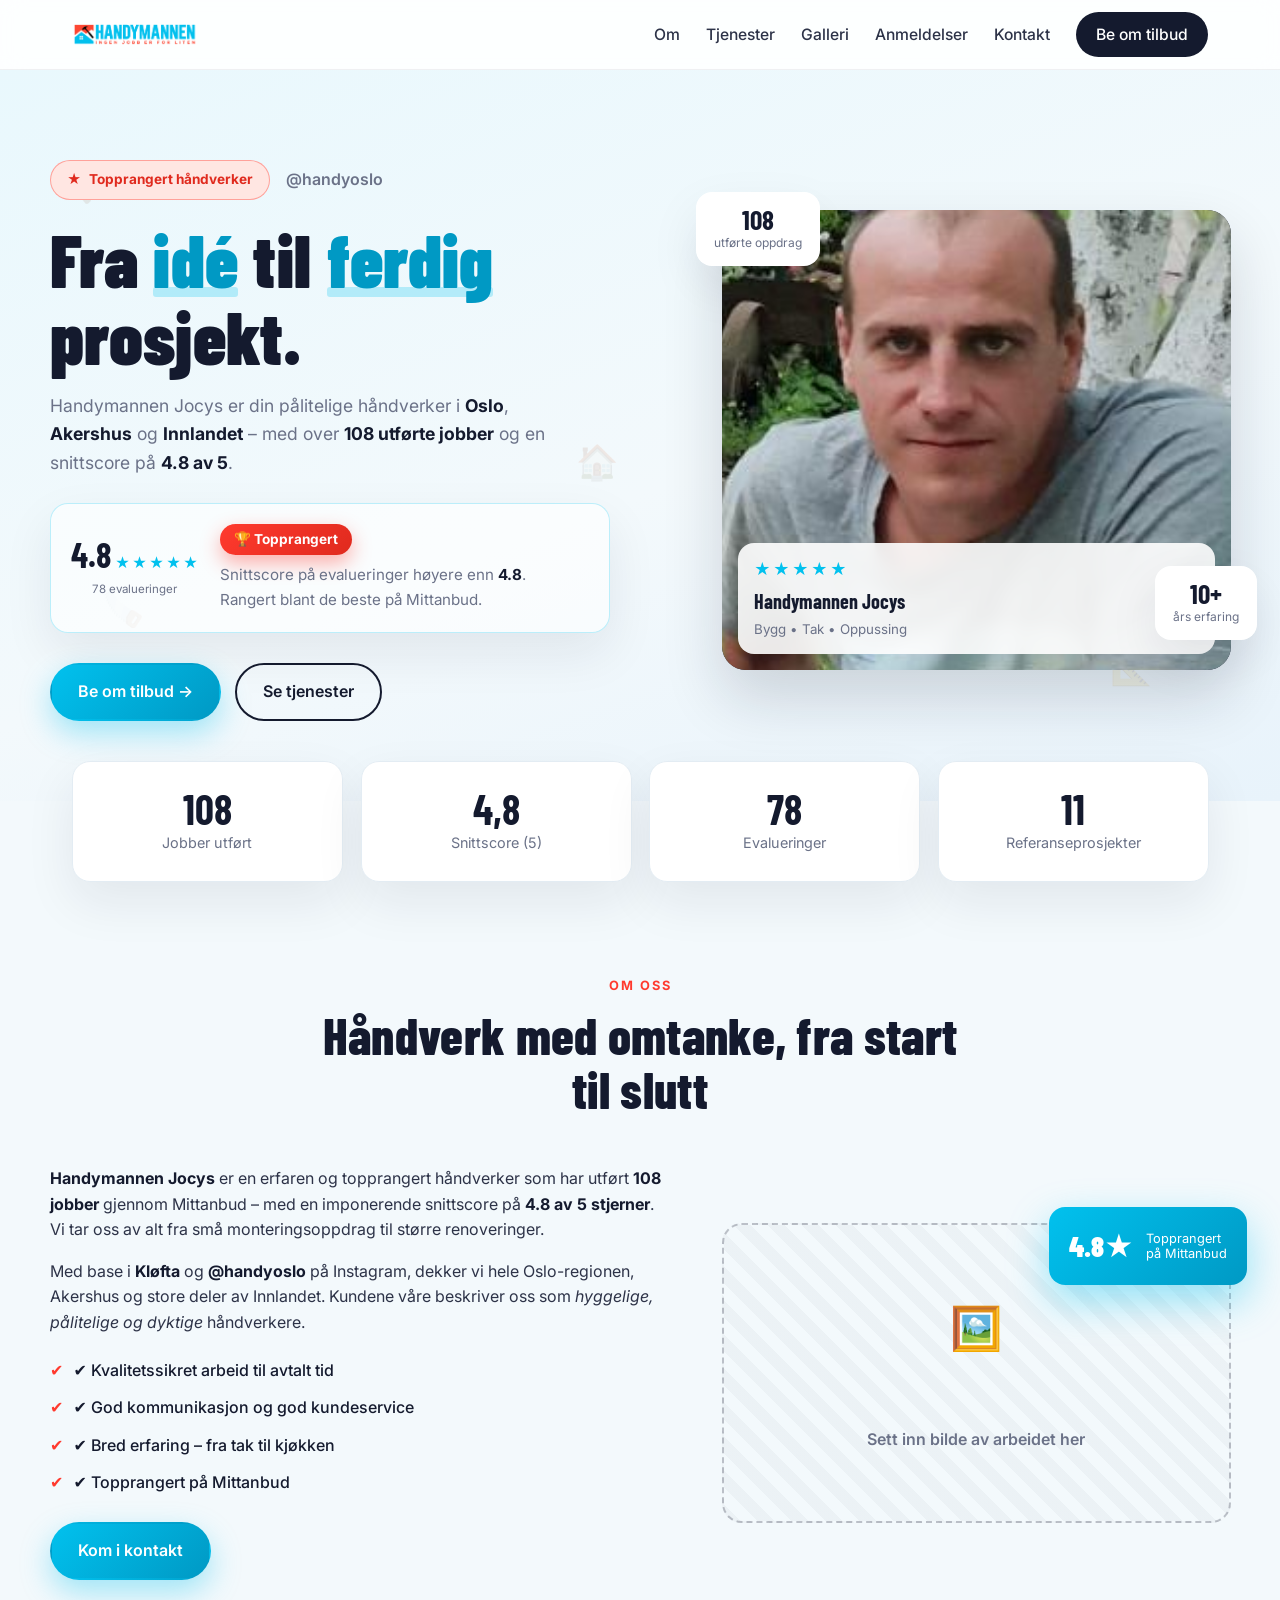
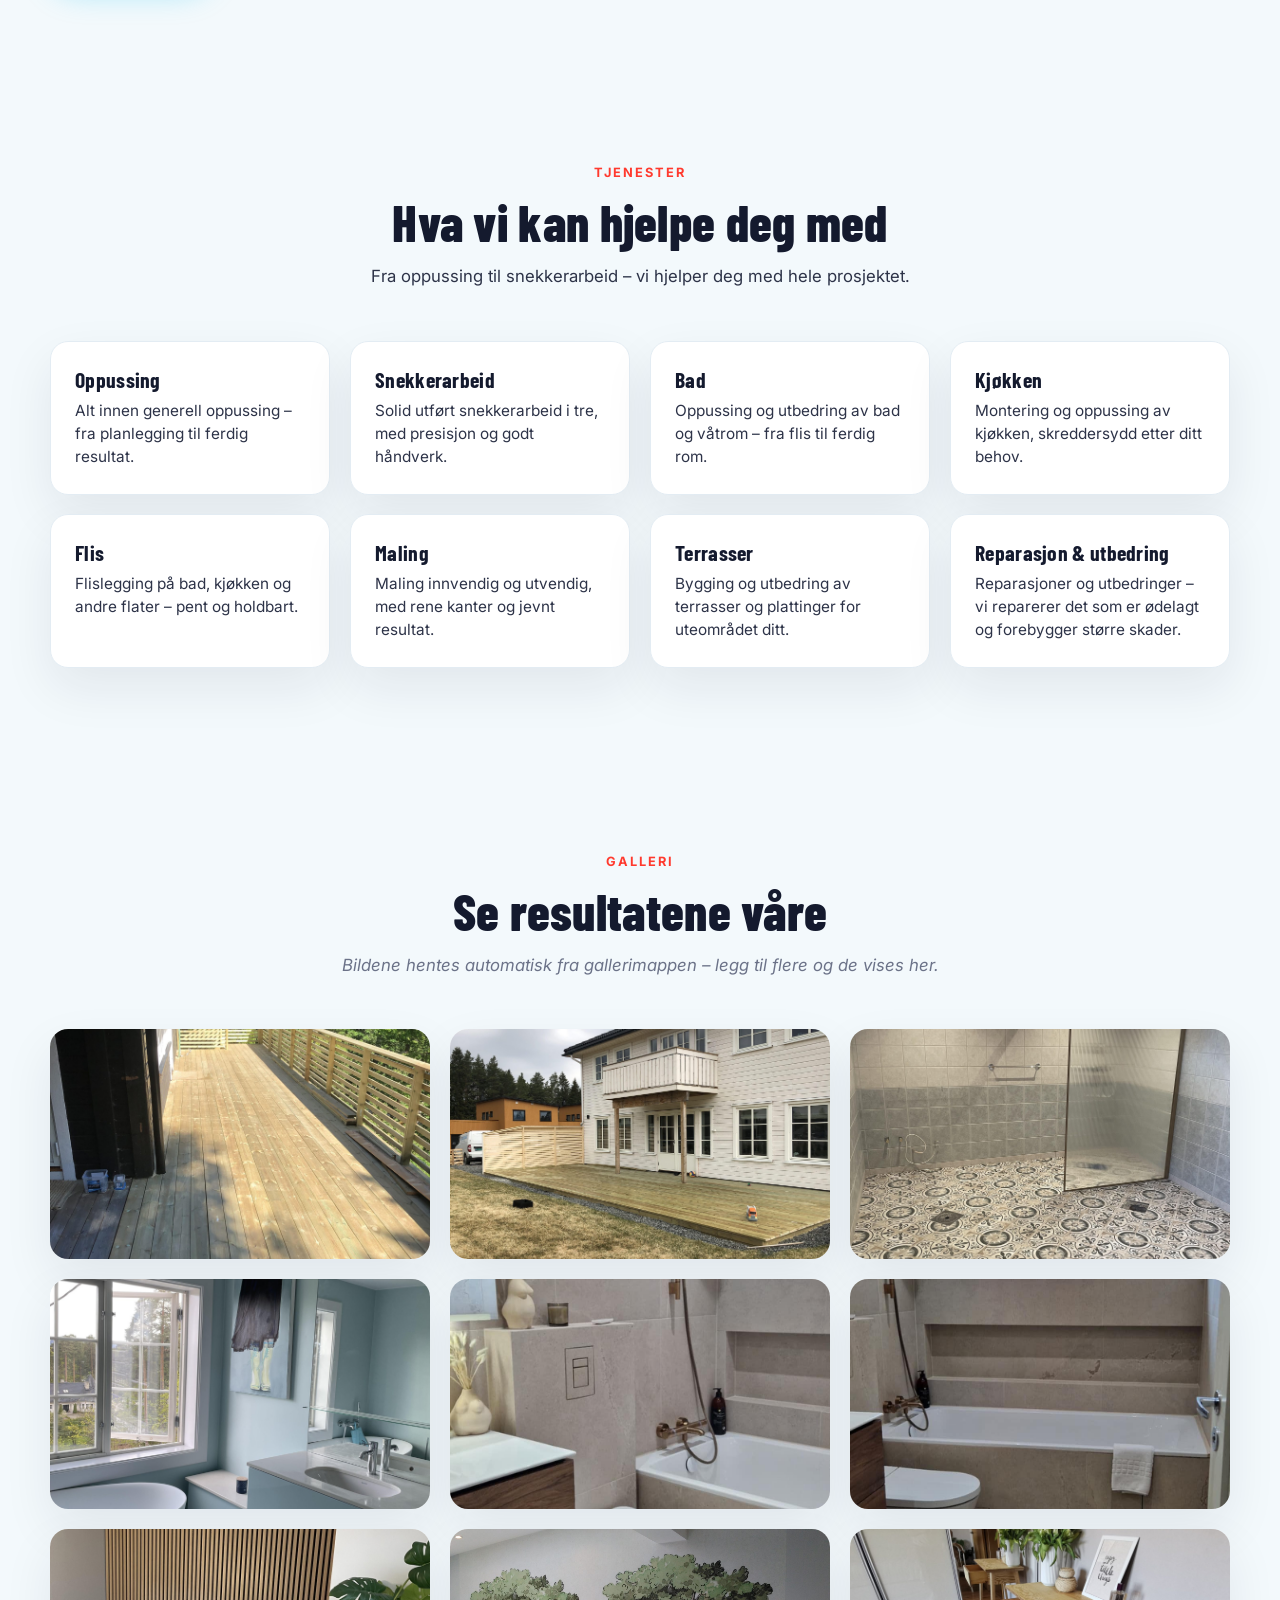
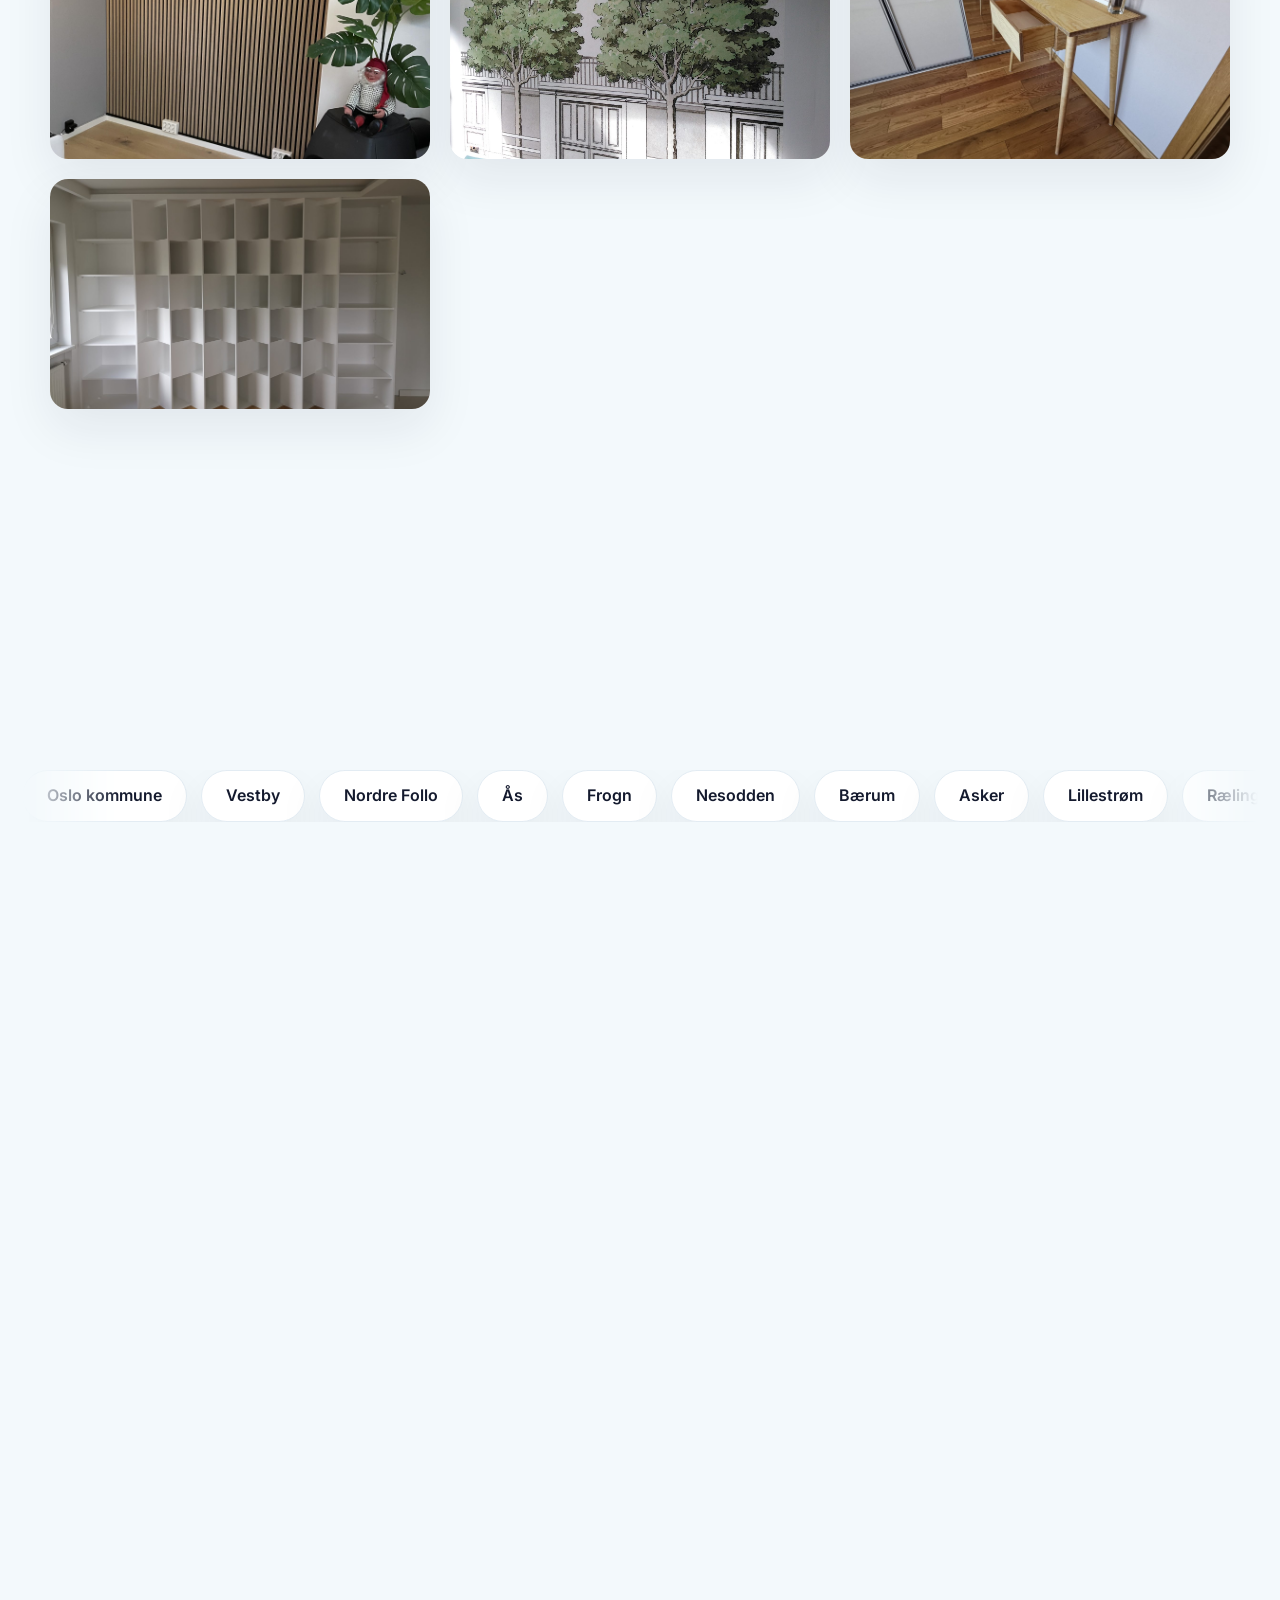
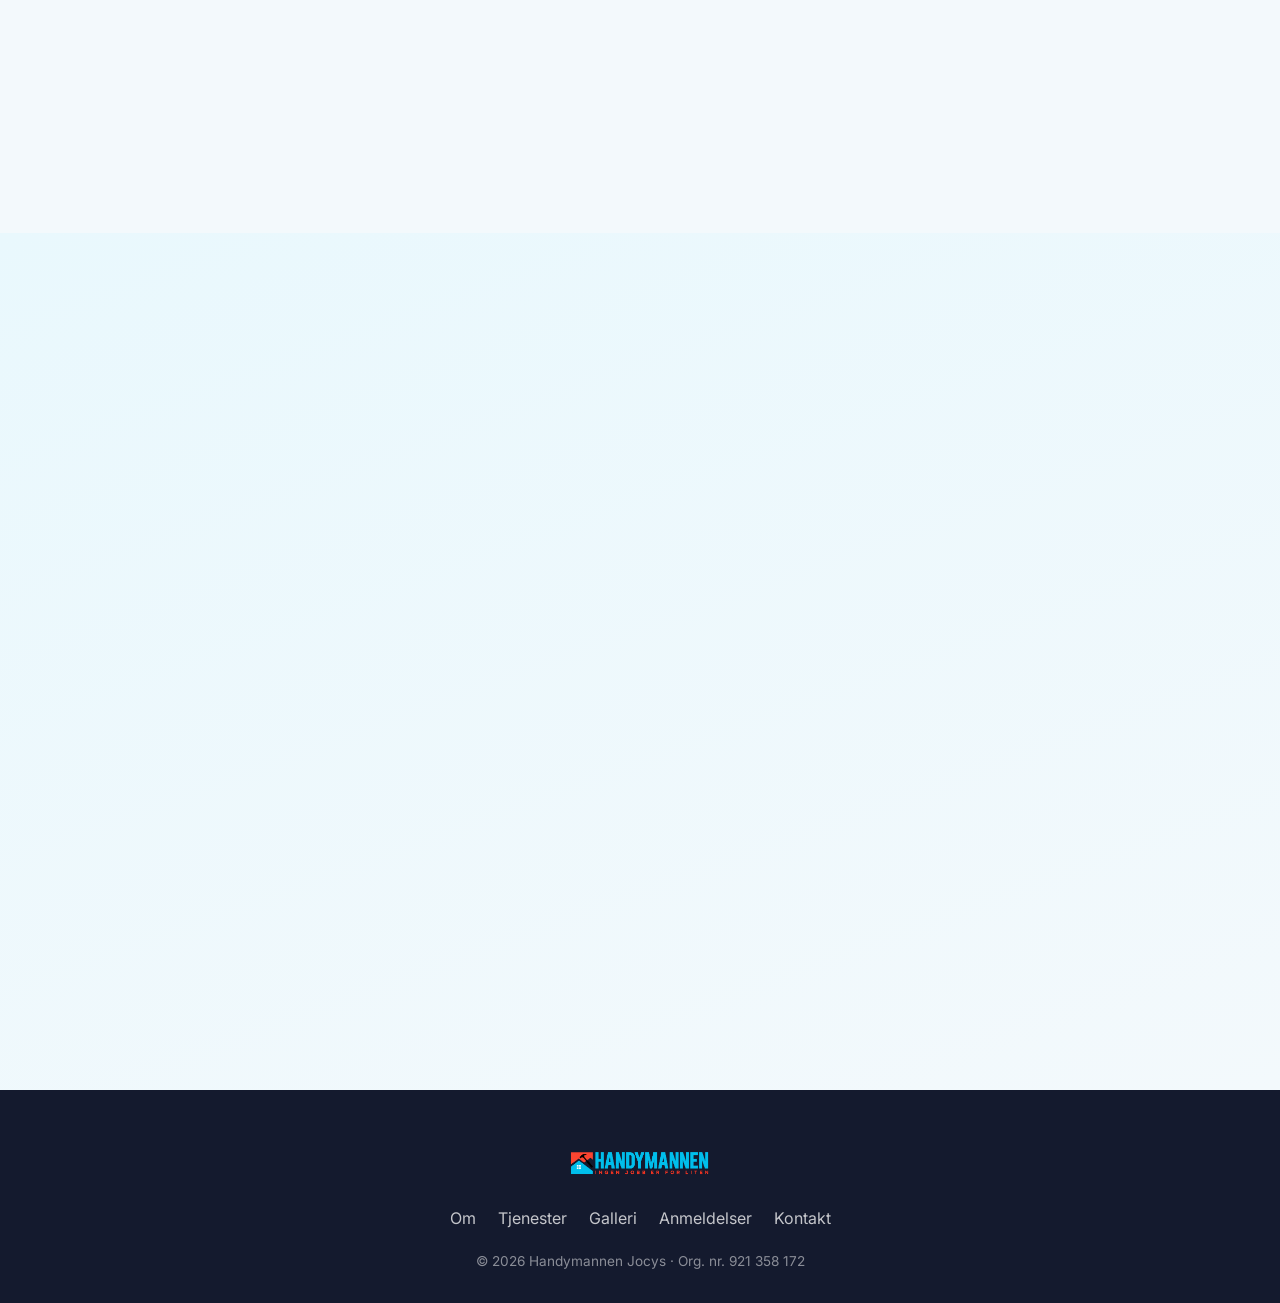
==== index.html @ d3b7c51b "Fix Norwegian language: idé, generell, håndverk, utførte oppdrag, utfører oppdrag, Oslo/Akershus, na" ====
<!DOCTYPE html>
<html lang="nb">
<head>
  <meta charset="UTF-8" />
  <meta name="viewport" content="width=device-width, initial-scale=1.0" />
  <title>Handymannen Jocys – Håndverker i Oslo, Akershus & Innlandet</title>
  <meta name="description" content="Handymannen Jocys har utført 108 oppdrag på Mittanbud i Oslo, Akershus og Innlandet, med et snitt på 4.8 av 5 stjerner. Be om tilbud i dag." />

  <!-- Open Graph -->
  <meta property="og:title" content="Handymannen Jocys – Håndverker" />
  <meta property="og:description" content="Topprangert håndverker. 108 utførte oppdrag, 4.8 av 5 stjerner (78 evalueringer). Oslo, Akershus & Innlandet." />
  <meta property="og:image" content="img/handymannen-logo.jpg" />
  <meta property="og:type" content="website" />

  <!-- Fonts -->
  <link rel="preconnect" href="https://fonts.googleapis.com" />
  <link rel="preconnect" href="https://fonts.gstatic.com" crossorigin />
  <link href="https://fonts.googleapis.com/css2?family=Inter:wght@400;500;600;700&family=Barlow+Condensed:wght@600;700;800;900&display=swap" rel="stylesheet" />

  <link rel="stylesheet" href="styles.css" />
</head>
<body>

  <!-- ===================== NAVBAR ===================== -->
  <header class="nav" id="nav">
    <div class="nav__inner">
      <a href="#top" class="nav__brand">
        <img class="nav__logo" src="img/handymannen-logo.png" alt="Handymannen – Ingen jobb er for liten" />
      </a>

      <nav class="nav__links" id="navLinks" aria-label="Hovedmeny">
        <a href="#om">Om</a>
        <a href="#tjenester">Tjenester</a>
        <a href="#galleri">Galleri</a>
        <a href="#anmeldelser">Anmeldelser</a>
        <a href="#kontakt">Kontakt</a>
        <a href="#kontakt" class="nav__cta">Be om tilbud</a>
      </nav>

      <button class="nav__toggle" id="navToggle" aria-label="Åpne meny" aria-expanded="false">
        <span></span><span></span><span></span>
      </button>
    </div>
  </header>

  <!-- ===================== HERO ===================== -->
  <section class="hero" id="top">
    <div class="hero__bg" aria-hidden="true">
      <span class="hex hex--1">🔨</span>
      <span class="hex hex--2">🪚</span>
      <span class="hex hex--3">🛠️</span>
      <span class="hex hex--4">📐</span>
      <span class="hex hex--5">🏠</span>
    </div>

    <div class="hero__inner">
      <div class="hero__content" data-reveal="up">
        <div class="hero__topline">
          <span class="badge-top">
            <span class="badge-top__star">★</span> Topprangert håndverker
          </span>
          <span class="hero__insta">@handyoslo</span>
        </div>

        <h1 class="hero__title">
          Fra <span class="accent">idé</span> til <span class="accent">ferdig</span> prosjekt.
        </h1>

        <p class="hero__sub">
          Handymannen Jocys er din pålitelige håndverker i
          <strong>Oslo</strong>, <strong>Akershus</strong> og <strong>Innlandet</strong> – med over
          <strong>108 utførte jobber</strong> og en snittscore på <strong>4.8 av 5</strong>.
        </p>

        <!-- Topprangert "gadget" -->
        <div class="topp" id="topp">
          <div class="topp__disc">
            <div class="topp__center">
              <strong>4.8</strong>
              <span class="stars stars--sm"><span>★</span><span>★</span><span>★</span><span>★</span><span>★</span></span>
              <small>78 evalueringer</small>
            </div>
          </div>
          <div class="topp__txt">
            <span class="topp__ribbon">🏆 Topprangert</span>
            <p>Snittscore på evalueringer høyere enn <strong>4.8</strong>. Rangert blant de beste på Mittanbud.</p>
          </div>
        </div>

        <div class="hero__actions">
          <a href="#kontakt" class="btn btn--primary">Be om tilbud →</a>
          <a href="#tjenester" class="btn btn--ghost">Se tjenester</a>
        </div>
      </div>

      <!-- Hero image -->
      <div class="hero__media" data-reveal="zoom">
        <div class="hero__card">
          <img src="img/handymannen-logo.jpg" alt="Handymannen Jocys" class="hero__img" />
          <div class="hero__cardtag">
            <span class="stars"><span>★</span><span>★</span><span>★</span><span>★</span><span>★</span></span>
            <strong>Handymannen Jocys</strong>
            <small>Bygg • Tak • Oppussing</small>
          </div>
        </div>
        <div class="hero__float hero__float--1" data-reveal="up">
          <strong>108</strong><small>utførte oppdrag</small>
        </div>
        <div class="hero__float hero__float--2" data-reveal="up">
          <strong>10+</strong><small>års erfaring</small>
        </div>
      </div>
    </div>
  </section>

  <!-- ===================== STATS ===================== -->
  <section class="stats" id="stats">
    <div class="stats__item" data-reveal="up">
      <strong class="count" data-count="108">0</strong>
      <span>Jobber utført</span>
    </div>
    <div class="stats__item" data-reveal="up">
      <strong class="count" data-count="4.8" data-decimal="1">0</strong>
      <span>Snittscore (5)</span>
    </div>
    <div class="stats__item" data-reveal="up">
      <strong class="count" data-count="78">0</strong>
      <span>Evalueringer</span>
    </div>
    <div class="stats__item" data-reveal="up">
      <strong class="count" data-count="11">0</strong>
      <span>Referanseprosjekter</span>
    </div>
  </section>

  <!-- ===================== OM ===================== -->
  <section class="section about" id="om">
    <div class="section__head" data-reveal="up">
      <span class="eyebrow">Om oss</span>
      <h2>Håndverk med omtanke, fra start til slutt</h2>
    </div>

    <div class="about__grid">
      <div class="about__text" data-reveal="right">
        <p>
          <strong>Handymannen Jocys</strong> er en erfaren og topprangert håndverker som har
          utført <strong>108 jobber</strong> gjennom Mittanbud – med en imponerende snittscore på
          <strong>4.8 av 5 stjerner</strong>. Vi tar oss av alt fra små monteringsoppdrag til
          større renoveringer.
        </p>
        <p>
          Med base i <strong>Kløfta</strong> og <strong>@handyoslo</strong> på Instagram, dekker vi
          hele Oslo-regionen, Akershus og store deler av Innlandet. Kundene våre beskriver oss som
          <em>hyggelige, pålitelige og dyktige</em> håndverkere.
        </p>

        <ul class="about__list">
          <li>✔ Kvalitetssikret arbeid til avtalt tid</li>
          <li>✔ God kommunikasjon og god kundeservice</li>
          <li>✔ Bred erfaring – fra tak til kjøkken</li>
          <li>✔ Topprangert på Mittanbud</li>
        </ul>

        <a href="#kontakt" class="btn btn--primary">Kom i kontakt</a>
      </div>

      <div class="about__visual" data-reveal="left">
        <!-- Bildeplass – erstatt med eget bilde av arbeid -->
        <div class="placeholder">
          <span class="placeholder__icon">🖼️</span>
          <span class="placeholder__label">Sett inn bilde av arbeidet her</span>
        </div>
        <div class="about__badge">
          <span class="about__badge-num">4.8★</span>
          <span>Topprangert<br />på Mittanbud</span>
        </div>
      </div>
    </div>
  </section>

  <!-- ===================== TJENESTER ===================== -->
  <section class="section services" id="tjenester">
    <div class="section__head" data-reveal="up">
      <span class="eyebrow">Tjenester</span>
      <h2>Hva vi kan hjelpe deg med</h2>
      <p>Fra oppussing til snekkerarbeid – vi hjelper deg med hele prosjektet.</p>
    </div>

    <div class="services__grid">
      <article class="svc-card" data-reveal="up">
        <h3 class="svc-card__title">Oppussing</h3>
        <p class="svc-card__desc">Alt innen generell oppussing – fra planlegging til ferdig resultat.</p>
      </article>

      <article class="svc-card" data-reveal="up">
        <h3 class="svc-card__title">Snekkerarbeid</h3>
        <p class="svc-card__desc">Solid utført snekkerarbeid i tre, med presisjon og godt håndverk.</p>
      </article>

      <article class="svc-card" data-reveal="up">
        <h3 class="svc-card__title">Bad</h3>
        <p class="svc-card__desc">Oppussing og utbedring av bad og våtrom – fra flis til ferdig rom.</p>
      </article>

      <article class="svc-card" data-reveal="up">
        <h3 class="svc-card__title">Kjøkken</h3>
        <p class="svc-card__desc">Montering og oppussing av kjøkken, skreddersydd etter ditt behov.</p>
      </article>

      <article class="svc-card" data-reveal="up">
        <h3 class="svc-card__title">Flis</h3>
        <p class="svc-card__desc">Flislegging på bad, kjøkken og andre flater – pent og holdbart.</p>
      </article>

      <article class="svc-card" data-reveal="up">
        <h3 class="svc-card__title">Maling</h3>
        <p class="svc-card__desc">Maling innvendig og utvendig, med rene kanter og jevnt resultat.</p>
      </article>

      <article class="svc-card" data-reveal="up">
        <h3 class="svc-card__title">Terrasser</h3>
        <p class="svc-card__desc">Bygging og utbedring av terrasser og plattinger for uteområdet ditt.</p>
      </article>

      <article class="svc-card" data-reveal="up">
        <h3 class="svc-card__title">Reparasjon & utbedring</h3>
        <p class="svc-card__desc">Reparasjoner og utbedringer – vi reparerer det som er ødelagt og forebygger større skader.</p>
      </article>
    </div>
  </section>

  <!-- ===================== GALLERI ===================== -->
  <section class="section gallery" id="galleri">
    <div class="section__head" data-reveal="up">
      <span class="eyebrow">Galleri</span>
      <h2>Se resultatene våre</h2>
      <p><em>Bildene hentes automatisk fra gallerimappen – legg til flere og de vises her.</em></p>
    </div>

    <div class="gallery__grid" id="galleryGrid"></div>
  </section>

  <!-- ===================== OMRÅDER ===================== -->
  <section class="section areas" id="omrader">
    <div class="section__head" data-reveal="up">
      <span class="eyebrow">Områder</span>
      <h2>Områder vi dekker</h2>
      <p>Vi utfører oppdrag i Oslo, Akershus og store deler av Innlandet.</p>
    </div>

    <div class="areas__marquee" aria-hidden="true">
      <div class="areas__track">
        <span class="area">Oslo kommune</span><span class="area">Vestby</span>
        <span class="area">Nordre Follo</span><span class="area">Ås</span>
        <span class="area">Frogn</span><span class="area">Nesodden</span>
        <span class="area">Bærum</span><span class="area">Asker</span>
        <span class="area">Lillestrøm</span><span class="area">Rælingen</span>
        <span class="area">Enebakk</span><span class="area">Lørenskog</span>
        <span class="area">Nittedal</span><span class="area">Ullensaker</span>
        <span class="area">Eidsvoll</span><span class="area">Nannestad</span>
        <span class="area">Kongsvinger</span><span class="area">Hamar</span>
        <span class="area">Lillehammer</span><span class="area">Gjøvik</span>
        <span class="area">Ringsaker</span><span class="area">Elverum</span>
        <span class="area">Stange</span><span class="area">Tynset</span>
      </div>
      <div class="areas__track" aria-hidden="true">
        <span class="area">Oslo kommune</span><span class="area">Vestby</span>
        <span class="area">Nordre Follo</span><span class="area">Ås</span>
        <span class="area">Frogn</span><span class="area">Nesodden</span>
        <span class="area">Bærum</span><span class="area">Asker</span>
        <span class="area">Lillestrøm</span><span class="area">Rælingen</span>
        <span class="area">Enebakk</span><span class="area">Lørenskog</span>
        <span class="area">Nittedal</span><span class="area">Ullensaker</span>
        <span class="area">Eidsvoll</span><span class="area">Nannestad</span>
        <span class="area">Kongsvinger</span><span class="area">Hamar</span>
        <span class="area">Lillehammer</span><span class="area">Gjøvik</span>
        <span class="area">Ringsaker</span><span class="area">Elverum</span>
        <span class="area">Stange</span><span class="area">Tynset</span>
      </div>
    </div>

    <p class="areas__more" data-reveal="up">…og mange flere kommuner i Innlandet.</p>
  </section>

  <!-- ===================== ANMELDELSER ===================== -->
  <section class="section reviews" id="anmeldelser">
    <div class="section__head" data-reveal="up">
      <span class="eyebrow">Anmeldelser</span>
      <h2>Det sier kundene våre</h2>
    </div>

    <div class="reviews__grid">
      <!-- Oppsummering -->
      <div class="rev-sum" data-reveal="left">
        <div class="rev-sum__score">
          <strong>4.8</strong>
          <span class="stars stars--lg"><span>★</span><span>★</span><span>★</span><span>★</span><span>★</span></span>
          <small>78 evalueringer</small>
        </div>
        <div class="rev-bars">
          <div class="bar"><span class="bar__lbl">5</span><span class="bar__trk"><i style="--w:88%"></i></span><span class="bar__n">69</span></div>
          <div class="bar"><span class="bar__lbl">4</span><span class="bar__trk"><i style="--w:9%"></i></span><span class="bar__n">7</span></div>
          <div class="bar"><span class="bar__lbl">3</span><span class="bar__trk"><i style="--w:0%"></i></span><span class="bar__n">0</span></div>
          <div class="bar"><span class="bar__lbl">2</span><span class="bar__trk"><i style="--w:3%"></i></span><span class="bar__n">2</span></div>
          <div class="bar"><span class="bar__lbl">1</span><span class="bar__trk"><i style="--w:0%"></i></span><span class="bar__n">0</span></div>
        </div>
      </div>

      <!-- Anmeldelseskort -->
      <div class="rev-cards">
        <article class="rev" data-reveal="right">
          <div class="rev__head">
            <span class="rev__avatar">E</span>
            <div>
              <strong>Ellen</strong>
              <span class="stars stars--sm"><span>★</span><span>★</span><span>★</span><span>★</span><span>★</span></span>
            </div>
            <small>21. juli 2026</small>
          </div>
          <h4>Flytte kjøkken og bygge lettvegg</h4>
          <p>“Veldig effektivt, kvalitetssikkert arbeid, god kundeservice og god kommunikasjon. Anbefaler alle denne håndverkeren!”</p>
        </article>

        <article class="rev" data-reveal="right">
          <div class="rev__head">
            <span class="rev__avatar">L</span>
            <div>
              <strong>Lars</strong>
              <span class="stars stars--sm"><span>★</span><span>★</span><span>★</span><span>★</span><span>★</span></span>
            </div>
            <small>25. juni 2026</small>
          </div>
          <h4>Montering av rekkverk i tre</h4>
          <p>“Veldig god kvalitet og raskt utført oppdrag.”</p>
        </article>

        <article class="rev" data-reveal="right">
          <div class="rev__head">
            <span class="rev__avatar">M</span>
            <div>
              <strong>Mehdi</strong>
              <span class="stars stars--sm"><span>★</span><span>★</span><span>★</span><span>★</span><span>★</span></span>
            </div>
            <small>1. august 2026</small>
          </div>
          <h4>Montering av dusjdører</h4>
          <p>“Profesjonell og rask utførelse – alt ble gjort som avtalt.”</p>
        </article>
      </div>
    </div>
  </section>

  <!-- ===================== KONTAKT ===================== -->
  <section class="section contact" id="kontakt">
    <div class="section__head" data-reveal="up">
      <span class="eyebrow">Kontakt</span>
      <h2>Be om tilbud – helt uforpliktende</h2>
      <p>Send en e-post direkte – vi svarer raskt.</p>
    </div>

    <div class="contact__grid">
      <div class="contact__card" data-reveal="up">
        <h3>Kontaktinfo</h3>
        <ul class="contact__list">
          <li>
            <span class="contact__icon">✉️</span>
            <div><strong>E-post</strong><a href="mailto:a.jocys@yahoo.com">a.jocys@yahoo.com</a></div>
          </li>
          <li>
            <span class="contact__icon">📞</span>
            <div><strong>Telefon</strong><a href="tel:+4746374477">+47 46 37 44 77</a></div>
          </li>
          <li>
            <span class="contact__icon">📷</span>
            <div><strong>Instagram</strong><a href="https://instagram.com/handyoslo" target="_blank" rel="noopener">@handyoslo</a></div>
          </li>
          <li>
            <span class="contact__icon">📍</span>
            <div><strong>Adresse</strong><span>Tveiterhellinga 1, 2040 Kløfta</span></div>
          </li>
          <li>
            <span class="contact__icon">🏢</span>
            <div><strong>Org. nr.</strong><span>921 358 172</span></div>
          </li>
        </ul>
        <div class="contact__hint">
          <span class="stars"><span>★</span><span>★</span><span>★</span><span>★</span><span>★</span></span>
          <span>Topprangert på Mittanbud – 4.8 av 5</span>
        </div>
      </div>

      <!-- E-post – åpner e-postklienten direkte (mailto) -->
      <div class="contact__form" data-reveal="up" id="emailCard">
        <div class="email__ico" aria-hidden="true">✉️</div>
        <h3>Send oss en e-post</h3>
        <p class="email__lead">
          Trykk på knappen nedenfor – da åpnes e-postklienten din med riktig adresse
          ferdig utfylt. Ingen skjema, ingen venting.
        </p>
        <a href="mailto:a.jocys@yahoo.com?subject=Be%20om%20tilbud%20%E2%80%93%20Handymannen%20Jocys" class="btn btn--primary btn--block">
          ✉️ a.jocys@yahoo.com
        </a>
        <p class="form__note">Du kan også kopiere adressen: a.jocys@yahoo.com</p>
      </div>
    </div>
  </section>

  <!-- ===================== FOOTER ===================== -->
  <footer class="footer">
    <div class="footer__inner">
      <div class="footer__brand">
        <img class="footer__logo" src="img/handymannen-logo.png" alt="Handymannen – Ingen jobb er for liten" />
      </div>
      <nav class="footer__links" aria-label="Bunntekst">
        <a href="#om">Om</a>
        <a href="#tjenester">Tjenester</a>
        <a href="#galleri">Galleri</a>
        <a href="#anmeldelser">Anmeldelser</a>
        <a href="#kontakt">Kontakt</a>
      </nav>
      <p class="footer__copy">© <span id="year"></span> Handymannen Jocys · Org. nr. 921 358 172</p>
    </div>
  </footer>

  <script src="gallery-data.js"></script>
  <script src="script.js"></script>
</body>
</html>
---- styles.css ----
/* ============================================================
   Handymannen Jocys – styles.css
   ============================================================ */
:root {
  --navy: #141a2e;
  --navy-2: #1c2440;
  --ink: #2d3348;
  --muted: #6b7288;
  --cream: #f3f9fc;
  --card: #ffffff;
  --line: #e3ecf3;
  --cyan: #01c1ee;
  --cyan-2: #0099c4;
  --cyan-soft: #e6f8fd;
  --red: #ff3a2e;
  --red-2: #e02a1e;
  --red-soft: #ffe6e2;
  --amber: var(--cyan);
  --amber-2: var(--cyan-2);
  --amber-soft: var(--cyan-soft);
  --teal: #0e9f8a;
  --radius: 18px;
  --shadow: 0 20px 50px rgba(20, 26, 46, 0.08);
  --shadow-hover: 0 28px 60px rgba(20, 26, 46, 0.16);
  --font-body: "Inter", system-ui, -apple-system, sans-serif;
  --font-display: "Barlow Condensed", "Inter", sans-serif;
  --container: 1180px;
}

* { box-sizing: border-box; margin: 0; padding: 0; }

html { scroll-behavior: smooth; scroll-padding-top: 78px; overflow-x: hidden; }

body {
  font-family: var(--font-body);
  color: var(--ink);
  background: var(--cream);
  line-height: 1.6;
  overflow-x: hidden;
}

img { max-width: 100%; display: block; }
a { color: inherit; text-decoration: none; }
h1, h2, h3, h4 { font-family: var(--font-display); line-height: 1.05; color: var(--navy); letter-spacing: 0.3px; }

.container { max-width: var(--container); margin: 0 auto; padding: 0 22px; }

/* ---------- Buttons ---------- */
.btn {
  display: inline-flex; align-items: center; justify-content: center; gap: 8px;
  padding: 14px 26px; border-radius: 999px; font-weight: 600; font-size: 1rem;
  cursor: pointer; border: 2px solid transparent; transition: transform .25s ease, box-shadow .25s ease, background .25s ease;
}
.btn--primary { background: linear-gradient(135deg, var(--cyan), var(--cyan-2)); color: #fff; box-shadow: 0 12px 30px rgba(1,193,238,.35); }
.btn--primary:hover { transform: translateY(-3px); box-shadow: 0 18px 40px rgba(1,193,238,.45); }
.btn--ghost { background: transparent; color: var(--navy); border-color: var(--navy); }
.btn--ghost:hover { background: var(--navy); color: #fff; transform: translateY(-3px); }
.btn--block { width: 100%; }

/* ---------- Eyebrow & section head ---------- */
.eyebrow {
  display: inline-block; font-weight: 700; text-transform: uppercase; letter-spacing: 2px;
  font-size: .8rem; color: var(--red); margin-bottom: 12px;
}
.section { padding: 90px 22px; }
.section__head { max-width: 680px; margin: 0 auto 50px; text-align: center; }
.section__head h2 { font-size: clamp(2rem, 5vw, 3.2rem); font-weight: 800; margin-bottom: 14px; }
.section__head p { color: var(--muted); font-size: 1.05rem; }

/* ---------- Stars ---------- */
.stars { display: inline-flex; gap: 2px; }
.stars span { color: var(--amber); font-size: 1rem; }
.stars--sm span { font-size: .9rem; }
.stars--lg span { font-size: 1.5rem; }

/* ============================================================
   NAV
   ============================================================ */
.nav {
  position: sticky; top: 0; z-index: 100;
  background: rgba(255,255,255,.85); backdrop-filter: saturate(180%) blur(12px);
  border-bottom: 1px solid rgba(20,26,46,.06);
}
.nav__inner {
  max-width: var(--container); margin: 0 auto; padding: 12px 22px;
  display: flex; align-items: center; justify-content: space-between; gap: 16px;
}
.nav__brand { display: flex; align-items: center; }
.nav__logo {
  height: 42px; width: auto; object-fit: contain; display: block;
}
.nav__brandtext { display: flex; flex-direction: column; line-height: 1; }
.nav__brandtext strong { font-family: var(--font-display); font-size: 1.35rem; color: var(--navy); font-weight: 800; }
.nav__brandtext small { font-size: .72rem; letter-spacing: 3px; color: var(--amber-2); text-transform: uppercase; }

.nav__links { display: flex; align-items: center; gap: 26px; }
.nav__links a { font-weight: 500; font-size: .98rem; color: var(--ink); position: relative; }
.nav__links a:not(.nav__cta)::after {
  content: ""; position: absolute; left: 0; bottom: -6px; width: 0; height: 2px;
  background: var(--amber-2); transition: width .25s ease;
}
.nav__links a:not(.nav__cta):hover::after { width: 100%; }
.nav__cta {
  background: var(--navy); color: #fff !important; padding: 10px 20px; border-radius: 999px;
  transition: background .25s ease, transform .25s ease;
}
.nav__cta:hover { background: var(--amber-2); transform: translateY(-2px); }

.nav__toggle { display: none; flex-direction: column; gap: 5px; background: none; border: 0; cursor: pointer; padding: 8px; }
.nav__toggle span { width: 26px; height: 3px; background: var(--navy); border-radius: 3px; transition: transform .3s ease, opacity .3s ease; }

/* ============================================================
   HERO
   ============================================================ */
.hero { position: relative; overflow: hidden; padding: 90px 22px 80px; background: linear-gradient(160deg, #e9f8fd 0%, #f3f9fc 55%, #e8f3fb 100%); }
.hero__inner {
  max-width: var(--container); margin: 0 auto;
  display: grid; grid-template-columns: 1.1fr 0.9fr; gap: 50px; align-items: center;
}

.hero__bg { position: absolute; inset: 0; pointer-events: none; }
.hex {
  position: absolute; font-size: 34px; opacity: .12; filter: grayscale(.2);
  animation: floaty 6s ease-in-out infinite;
}
.hex--1 { top: 12%; left: 4%; }
.hex--2 { top: 70%; left: 8%; animation-delay: 1s; }
.hex--3 { top: 22%; right: 6%; animation-delay: 2s; }
.hex--4 { top: 78%; right: 10%; animation-delay: 1.4s; }
.hex--5 { top: 50%; left: 45%; animation-delay: 3s; }

.hero__topline { display: flex; align-items: center; gap: 16px; flex-wrap: wrap; margin-bottom: 20px; }
.badge-top {
  display: inline-flex; align-items: center; gap: 8px; padding: 8px 16px; border-radius: 999px;
  background: var(--red-soft); border: 1px solid rgba(255,58,46,.4); color: var(--red-2);
  font-weight: 700; font-size: .85rem;
}
.badge-top__star { animation: pulse 1.8s ease-in-out infinite; }
.hero__insta { font-weight: 600; color: var(--muted); }

.hero__title { font-size: clamp(2.6rem, 6vw, 4.6rem); font-weight: 900; margin-bottom: 18px; }
.hero__title .accent { color: var(--amber-2); position: relative; white-space: nowrap; }
.hero__title .accent::after {
  content: ""; position: absolute; left: 0; bottom: 6px; width: 100%; height: 10px;
  background: rgba(1,193,238,.25); z-index: -1; border-radius: 3px;
}
.hero__sub { font-size: 1.1rem; color: var(--muted); max-width: 520px; margin-bottom: 26px; }
.hero__sub strong { color: var(--navy); }

/* ----- Topprangert gadget ----- */
.topp {
  display: flex; align-items: center; gap: 22px; margin: 26px 0 30px;
  padding: 20px; border-radius: var(--radius); background: rgba(255,255,255,.6);
  border: 1px solid rgba(1,193,238,.25); box-shadow: var(--shadow); max-width: 560px;
}
.topp__disc { flex: none; display: grid; place-items: center; }
.topp__center { text-align: center; }
.topp__center strong { font-family: var(--font-display); font-size: 2.2rem; color: var(--navy); line-height: 1; }
.topp__center small { display: block; font-size: .72rem; color: var(--muted); margin-top: 4px; }
.topp__ribbon {
  display: inline-block; padding: 5px 14px; border-radius: 999px; margin-bottom: 8px;
  background: linear-gradient(135deg, var(--red), var(--red-2)); color: #fff; font-weight: 700; font-size: .85rem;
  box-shadow: 0 8px 20px rgba(255,58,46,.4); animation: pulse 2s ease-in-out infinite;
}
.topp__txt p { color: var(--muted); font-size: .95rem; max-width: 340px; }
.topp__txt strong { color: var(--navy); }

.hero__actions { display: flex; gap: 14px; flex-wrap: wrap; }

/* ----- Hero media ----- */
.hero__media { position: relative; }
.hero__card {
  position: relative; border-radius: 24px; overflow: hidden; box-shadow: var(--shadow-hover);
  background: var(--navy);
}
.hero__img { width: 100%; height: 460px; object-fit: cover; transform: scale(1.02); transition: transform .6s ease; }
.hero__card:hover .hero__img { transform: scale(1.08); }
.hero__cardtag {
  position: absolute; left: 16px; right: 16px; bottom: 16px; padding: 14px 16px; border-radius: 16px;
  background: rgba(255,255,255,.9); backdrop-filter: blur(8px); display: flex; flex-direction: column; gap: 2px;
}
.hero__cardtag strong { font-family: var(--font-display); font-size: 1.25rem; color: var(--navy); }
.hero__cardtag small { color: var(--muted); }

.hero__float {
  position: absolute; z-index: 3; display: flex; flex-direction: column; align-items: center;
  padding: 14px 18px; border-radius: 16px; background: #fff; box-shadow: var(--shadow); text-align: center;
}
.hero__float strong { font-family: var(--font-display); font-size: 1.7rem; color: var(--navy); line-height: 1; }
.hero__float small { font-size: .75rem; color: var(--muted); }
.hero__float--1 { top: -18px; left: -26px; animation: floaty 4s ease-in-out infinite; }
.hero__float--2 { bottom: 30px; right: -26px; animation: floaty 5s ease-in-out infinite 1s; }


/* ============================================================
   STATS
   ============================================================ */
.stats {
  max-width: var(--container); margin: -40px auto 0; position: relative; z-index: 5;
  display: grid; grid-template-columns: repeat(4, 1fr); gap: 18px; padding: 0 22px;
}
.stats__item {
  background: var(--card); border-radius: var(--radius); padding: 26px 20px; text-align: center;
  box-shadow: var(--shadow); border: 1px solid var(--line);
}
.stats__item strong { font-family: var(--font-display); font-size: 2.6rem; color: var(--navy); display: block; line-height: 1; }
.stats__item span { color: var(--muted); font-size: .9rem; }

/* ============================================================
   ABOUT
   ============================================================ */
.about__grid { max-width: var(--container); margin: 0 auto; display: grid; grid-template-columns: 1.1fr 0.9fr; gap: 50px; align-items: center; }
.about__text p { margin-bottom: 16px; color: var(--ink); }
.about__text strong { color: var(--navy); }
.about__list { list-style: none; margin: 22px 0 26px; display: grid; gap: 12px; }
.about__list li { display: flex; gap: 10px; align-items: flex-start; font-weight: 500; color: var(--navy); }
.about__list li::before { content: "✔"; color: var(--red); font-weight: 700; }

.about__visual { position: relative; }
.placeholder {
  position: relative; display: grid; place-items: center; text-align: center; gap: 8px;
  border: 2px dashed rgba(20,26,46,.25); border-radius: 20px; background: repeating-linear-gradient(45deg, rgba(20,26,46,.03) 0 12px, rgba(20,26,46,0) 12px 24px);
  color: var(--muted); padding: 40px 20px; min-height: 300px;
}
.placeholder__icon { font-size: 42px; }
.placeholder__label { font-weight: 600; }
.about__badge {
  position: absolute; right: -16px; top: -16px; display: flex; align-items: center; gap: 12px;
  padding: 16px 20px; border-radius: 16px; background: linear-gradient(135deg, var(--amber), var(--amber-2));
  color: #fff; box-shadow: 0 16px 40px rgba(1,193,238,.4); animation: floaty 5s ease-in-out infinite;
}
.about__badge-num { font-family: var(--font-display); font-size: 1.8rem; font-weight: 900; }
.about__badge span:last-child { font-size: .8rem; line-height: 1.2; }

/* ============================================================
   SERVICES
   ============================================================ */
.services { background: var(--cream); }
.services .section__head h2 { color: var(--navy); }
.services .section__head p { color: var(--ink); }

.services__grid { max-width: var(--container); margin: 0 auto; display: grid; grid-template-columns: repeat(4, 1fr); gap: 20px; }
.svc-card {
  padding: 26px 24px; border-radius: var(--radius); background: var(--card);
  border: 1px solid var(--line); box-shadow: var(--shadow); transition: transform .3s ease, box-shadow .3s ease;
}
.svc-card:hover { transform: translateY(-6px); box-shadow: var(--shadow-hover); }
.svc-card__title { color: var(--navy); font-size: 1.35rem; margin-bottom: 8px; }
.svc-card__desc { color: var(--ink); font-size: .96rem; line-height: 1.5; }

/* ============================================================
   GALLERY
   ============================================================ */
.gallery { background: var(--cream); }
.gallery__grid { max-width: var(--container); margin: 0 auto; display: grid; grid-template-columns: repeat(3, 1fr); gap: 20px; }
.gal { border-radius: var(--radius); overflow: hidden; background: var(--card); box-shadow: var(--shadow); transition: transform .35s ease, box-shadow .35s ease; }
.gal:hover { transform: translateY(-8px); box-shadow: var(--shadow-hover); }
.gal:hover .placeholder { border-color: var(--amber); color: var(--amber-2); background: var(--amber-soft); }
.gal figcaption { padding: 14px 16px; font-weight: 600; color: var(--navy); }

.placeholder--photo { min-height: 220px; border-radius: 0; border-width: 0; border-bottom: 1px solid var(--line); }
.gal .placeholder--photo { position: relative; height: 230px; }
.gal .placeholder--photo span { transition: transform .35s ease; }
.gal:hover .placeholder--photo span { transform: scale(1.3); }

.gal img { display: block; width: 100%; height: 230px; object-fit: cover; transition: transform .5s ease; }
.gal:hover img { transform: scale(1.05); }

/* ============================================================
   AREAS
   ============================================================ */
.areas { padding-bottom: 70px; }
.areas__marquee { overflow: hidden; margin-top: 20px; display: flex; -webkit-mask: linear-gradient(90deg, transparent, #000 8%, #000 92%, transparent); mask: linear-gradient(90deg, transparent, #000 8%, #000 92%, transparent); }
.areas__track { display: flex; flex: none; gap: 14px; padding-right: 14px; animation: marquee 34s linear infinite; white-space: nowrap; }
.area {
  padding: 12px 24px; border-radius: 999px; background: var(--card); border: 1px solid var(--line);
  font-weight: 600; color: var(--navy); box-shadow: var(--shadow); font-size: 1rem;
}
.areas__more { text-align: center; color: var(--muted); margin-top: 26px; }

/* ============================================================
   REVIEWS
   ============================================================ */
.reviews__grid { max-width: var(--container); margin: 0 auto; display: grid; grid-template-columns: 0.7fr 1.3fr; gap: 40px; align-items: start; }
.rev-sum { padding: 30px; border-radius: var(--radius); background: var(--card); box-shadow: var(--shadow); border: 1px solid var(--line); }
.rev-sum__score { text-align: center; margin-bottom: 22px; }
.rev-sum__score strong { font-family: var(--font-display); font-size: 4rem; color: var(--navy); display: block; line-height: 1; }
.rev-sum__score small { color: var(--muted); display: block; margin-top: 4px; }

.rev-bars { display: grid; gap: 9px; }
.bar { display: grid; grid-template-columns: 16px 1fr 28px; align-items: center; gap: 10px; font-size: .85rem; }
.bar__lbl { color: var(--muted); text-align: center; }
.bar__trk { height: 10px; border-radius: 999px; background: rgba(20,26,46,.08); overflow: hidden; }
.bar__trk i { display: block; height: 100%; width: var(--w, 0); background: linear-gradient(90deg, var(--amber), var(--amber-2)); border-radius: 999px; transition: width 1.2s ease; }
.bar__n { color: var(--muted); text-align: right; }

.rev-cards { display: grid; gap: 20px; }
.rev { padding: 26px; border-radius: var(--radius); background: var(--card); box-shadow: var(--shadow); border: 1px solid var(--line); transition: transform .3s ease, box-shadow .3s ease; }
.rev:hover { transform: translateY(-6px); box-shadow: var(--shadow-hover); }
.rev__head { display: flex; align-items: center; gap: 14px; margin-bottom: 14px; }
.rev__avatar { width: 48px; height: 48px; border-radius: 50%; display: grid; place-items: center; font-family: var(--font-display); font-weight: 800; font-size: 1.4rem; color: #fff; flex: none; }
.rev:nth-child(1) .rev__avatar { background: linear-gradient(135deg, #01c1ee, #0099c4); }
.rev:nth-child(2) .rev__avatar { background: linear-gradient(135deg, #ff3a2e, #e02a1e); }
.rev:nth-child(3) .rev__avatar { background: linear-gradient(135deg, #0087a8, #01c1ee); }
.rev__head div { display: flex; flex-direction: column; line-height: 1.3; }
.rev__head small { margin-left: auto; color: var(--muted); font-size: .8rem; }
.rev h4 { font-size: 1.1rem; margin-bottom: 8px; }
.rev p { color: var(--muted); }

/* ============================================================
   CONTACT
   ============================================================ */
.contact { background: linear-gradient(160deg, #e9f8fd, #f3f9fc); }
.contact__grid { max-width: var(--container); margin: 0 auto; display: grid; grid-template-columns: 0.9fr 1.1fr; gap: 40px; }
.contact__card { padding: 32px; border-radius: var(--radius); background: var(--card); box-shadow: var(--shadow); border: 1px solid var(--line); }
.contact__card h3 { font-size: 1.5rem; margin-bottom: 20px; }
.contact__list { list-style: none; display: grid; gap: 18px; }
.contact__list li { display: flex; gap: 14px; align-items: center; }
.contact__icon { width: 46px; height: 46px; border-radius: 12px; display: grid; place-items: center; background: var(--amber-soft); font-size: 20px; flex: none; }
.contact__list div { display: flex; flex-direction: column; }
.contact__list strong { color: var(--navy); font-size: .9rem; }
.contact__list a { font-weight: 600; color: var(--navy); }
.contact__list a:hover { color: var(--red); }
.contact__list span { color: var(--muted); }
.contact__hint { margin-top: 24px; padding-top: 18px; border-top: 1px solid var(--line); display: flex; align-items: center; gap: 10px; color: var(--muted); font-size: .85rem; }

.contact__form { padding: 32px; border-radius: var(--radius); background: var(--card); box-shadow: var(--shadow); border: 1px solid var(--line); display: grid; gap: 16px; justify-items: center; text-align: center; }
.contact__form h3 { font-size: 1.5rem; }
.email__ico { width: 64px; height: 64px; border-radius: 50%; display: grid; place-items: center; background: var(--amber-soft); font-size: 28px; }
.email__lead { color: var(--muted); font-size: .95rem; max-width: 340px; margin: 0 auto; }
.field { display: grid; gap: 6px; }
.field label { font-weight: 600; color: var(--navy); font-size: .9rem; }
.field input, .field select, .field textarea {
  width: 100%; padding: 12px 14px; border-radius: 12px; border: 1.5px solid var(--line);
  font-family: var(--font-body); font-size: .98rem; color: var(--ink); background: #fff; transition: border-color .2s ease, box-shadow .2s ease;
}
.field input:focus, .field select:focus, .field textarea:focus { outline: none; border-color: var(--amber-2); box-shadow: 0 0 0 4px rgba(1,193,238,.15); }
.form__note { color: var(--muted); font-size: .8rem; text-align: center; }

/* ============================================================
   FOOTER
   ============================================================ */
.footer { background: var(--navy); color: rgba(255,255,255,.75); padding: 50px 22px 30px; }
.footer__inner { max-width: var(--container); margin: 0 auto; text-align: center; }
.footer__brand { display: inline-flex; align-items: center; gap: 12px; margin-bottom: 18px; }
.footer__logo { height: 48px; width: auto; max-width: 100%; }
.footer__brand strong { font-family: var(--font-display); font-size: 1.4rem; color: #fff; }
.footer__brand small { display: block; font-size: .72rem; letter-spacing: 3px; color: var(--red); text-transform: uppercase; }
.footer__links { display: flex; justify-content: center; flex-wrap: wrap; gap: 22px; margin-bottom: 20px; }
.footer__links a:hover { color: var(--red); }
.footer__copy { font-size: .85rem; color: rgba(255,255,255,.5); }

/* ============================================================
   SCROLL REVEAL
   ============================================================ */
[data-reveal] { opacity: 0; transition: opacity .7s ease, transform .7s ease; will-change: opacity, transform; }
[data-reveal="up"] { transform: translateY(40px); }
[data-reveal="down"] { transform: translateY(-40px); }
[data-reveal="left"] { transform: translateX(-40px); }
[data-reveal="right"] { transform: translateX(40px); }
[data-reveal="zoom"] { transform: scale(.88); }
[data-reveal].is-visible { opacity: 1; transform: none; }

/* ============================================================
   KEYFRAMES
   ============================================================ */
@keyframes floaty { 0%,100% { transform: translateY(0); } 50% { transform: translateY(-14px); } }
@keyframes pulse { 0%,100% { transform: scale(1); opacity: 1; } 50% { transform: scale(1.12); opacity: .85; } }
@keyframes marquee { from { transform: translateX(0); } to { transform: translateX(-50%); } }

/* ============================================================
   RESPONSIVE
   ============================================================ */
@media (max-width: 900px) {
  .hero__inner, .about__grid, .reviews__grid, .contact__grid { grid-template-columns: 1fr; }
  .hero__inner > * { min-width: 0; }
  .hero__media, .hero__card, .hero__actions, .topp { min-width: 0; }
  .hero__media { order: -1; } /* show image first on smaller screens? keep below content better */
  .hero__media { order: 0; }
  .services__grid { grid-template-columns: repeat(2, 1fr); }
  .svc-card { padding: 24px 22px; }
  .gallery__grid { grid-template-columns: repeat(2, 1fr); }
  .stats { grid-template-columns: repeat(2, 1fr); }
  .hero__img { height: 340px; }
}

@media (max-width: 640px) {
  .section { padding: 64px 18px; }
  .services__grid { grid-template-columns: 1fr; }
  .svc-card { padding: 26px 22px; }
  .hero { padding: 52px 18px 56px; }
  .hero__title { font-size: clamp(2.1rem, 9vw, 2.8rem); overflow-wrap: break-word; }
  .hero__sub { font-size: 1.02rem; }
  .hero__topline { gap: 10px; }
  .badge-top { padding: 7px 12px; font-size: .78rem; }
  .hero__actions { flex-direction: column; gap: 12px; }
  .hero__actions .btn { width: 100%; justify-content: center; }
  .topp { gap: 14px; }
  .hero__img { height: 300px; }
  .nav__links {
    position: fixed; top: 0; right: 0; height: 100vh; width: min(80vw, 340px);
    flex-direction: column; align-items: flex-start; gap: 22px; padding: 90px 28px;
    background: var(--navy); color: #fff; transform: translateX(100%); transition: transform .35s ease;
    box-shadow: -20px 0 60px rgba(0,0,0,.2);
  }
  .nav__links a { color: rgba(255,255,255,.92); font-size: 1.1rem; }
  .nav__links.is-open { transform: translateX(0); }
  .nav__toggle { display: flex; }
  .nav__toggle.is-open span:nth-child(1) { transform: translateY(8px) rotate(45deg); }
  .nav__toggle.is-open span:nth-child(2) { opacity: 0; }
  .nav__toggle.is-open span:nth-child(3) { transform: translateY(-8px) rotate(-45deg); }

  .rev__head { flex-wrap: wrap; }
  .rev__head small { margin-left: 0; width: 100%; }
  .topp { flex-direction: column; align-items: center; text-align: center; }
  .topp__txt p { max-width: none; }
  .hero__actions { justify-content: center; }
  .hero__title .accent::after { bottom: 3px; }
  .hero__float--1 { left: -6px; }
  .hero__float--2 { right: -6px; }
}

/* ============================================================
   REDUCED MOTION
   ============================================================ */
@media (prefers-reduced-motion: reduce) {
  html { scroll-behavior: auto; }
  * { animation-duration: .001ms !important; animation-iteration-count: 1 !important; transition-duration: .001ms !important; }
  [data-reveal] { opacity: 1 !important; transform: none !important; }
}
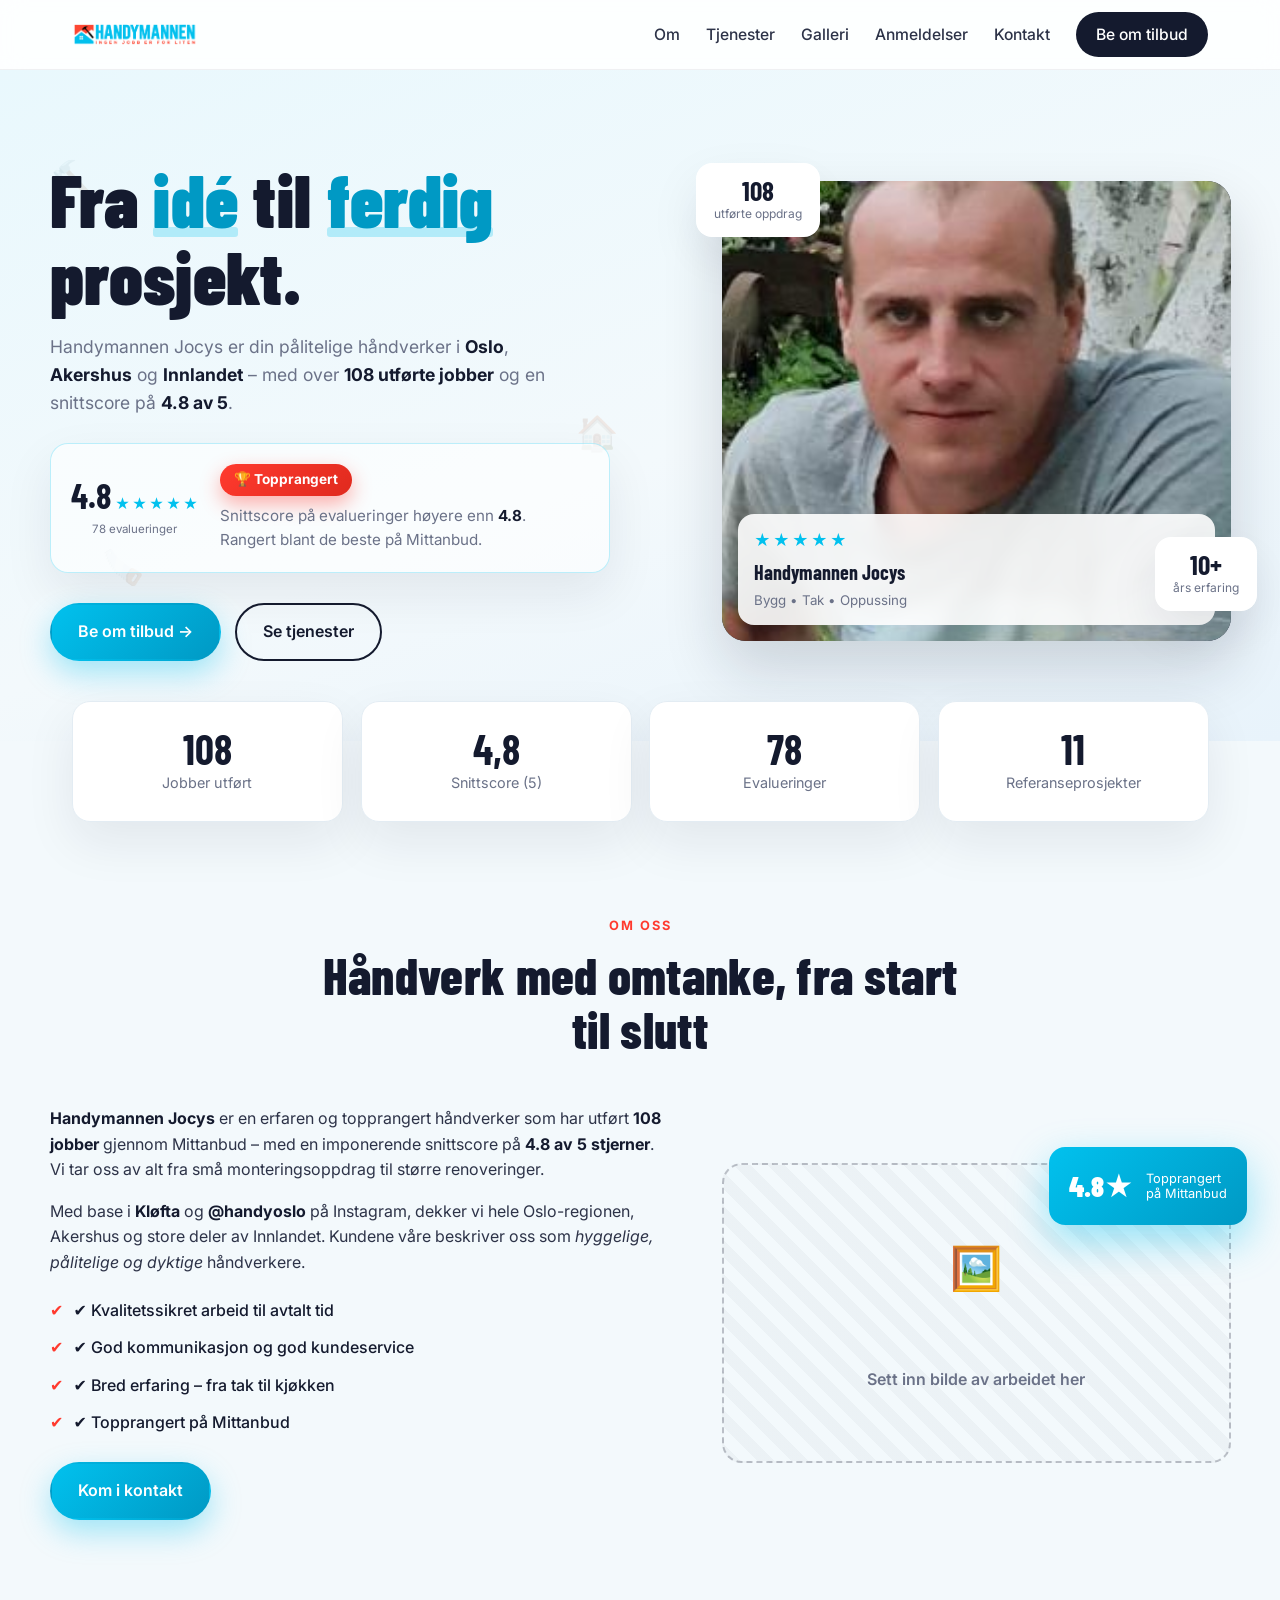
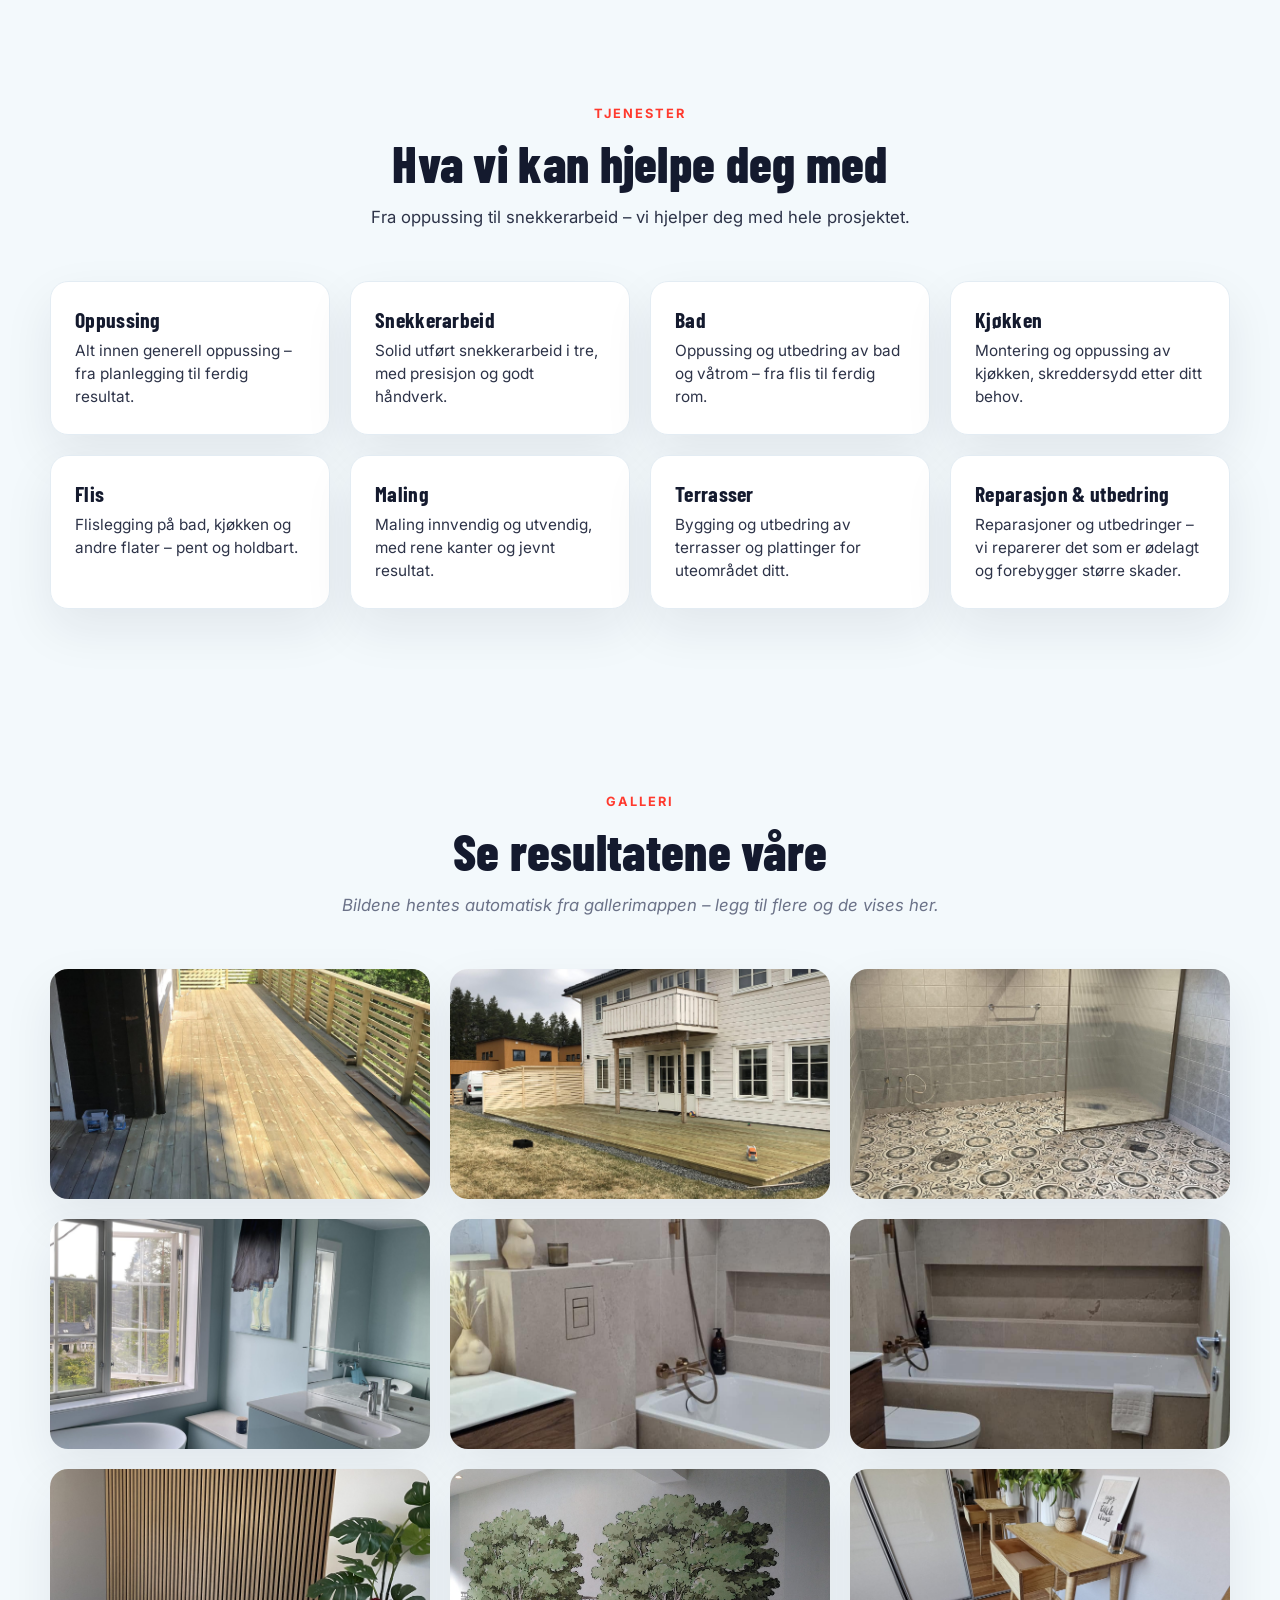
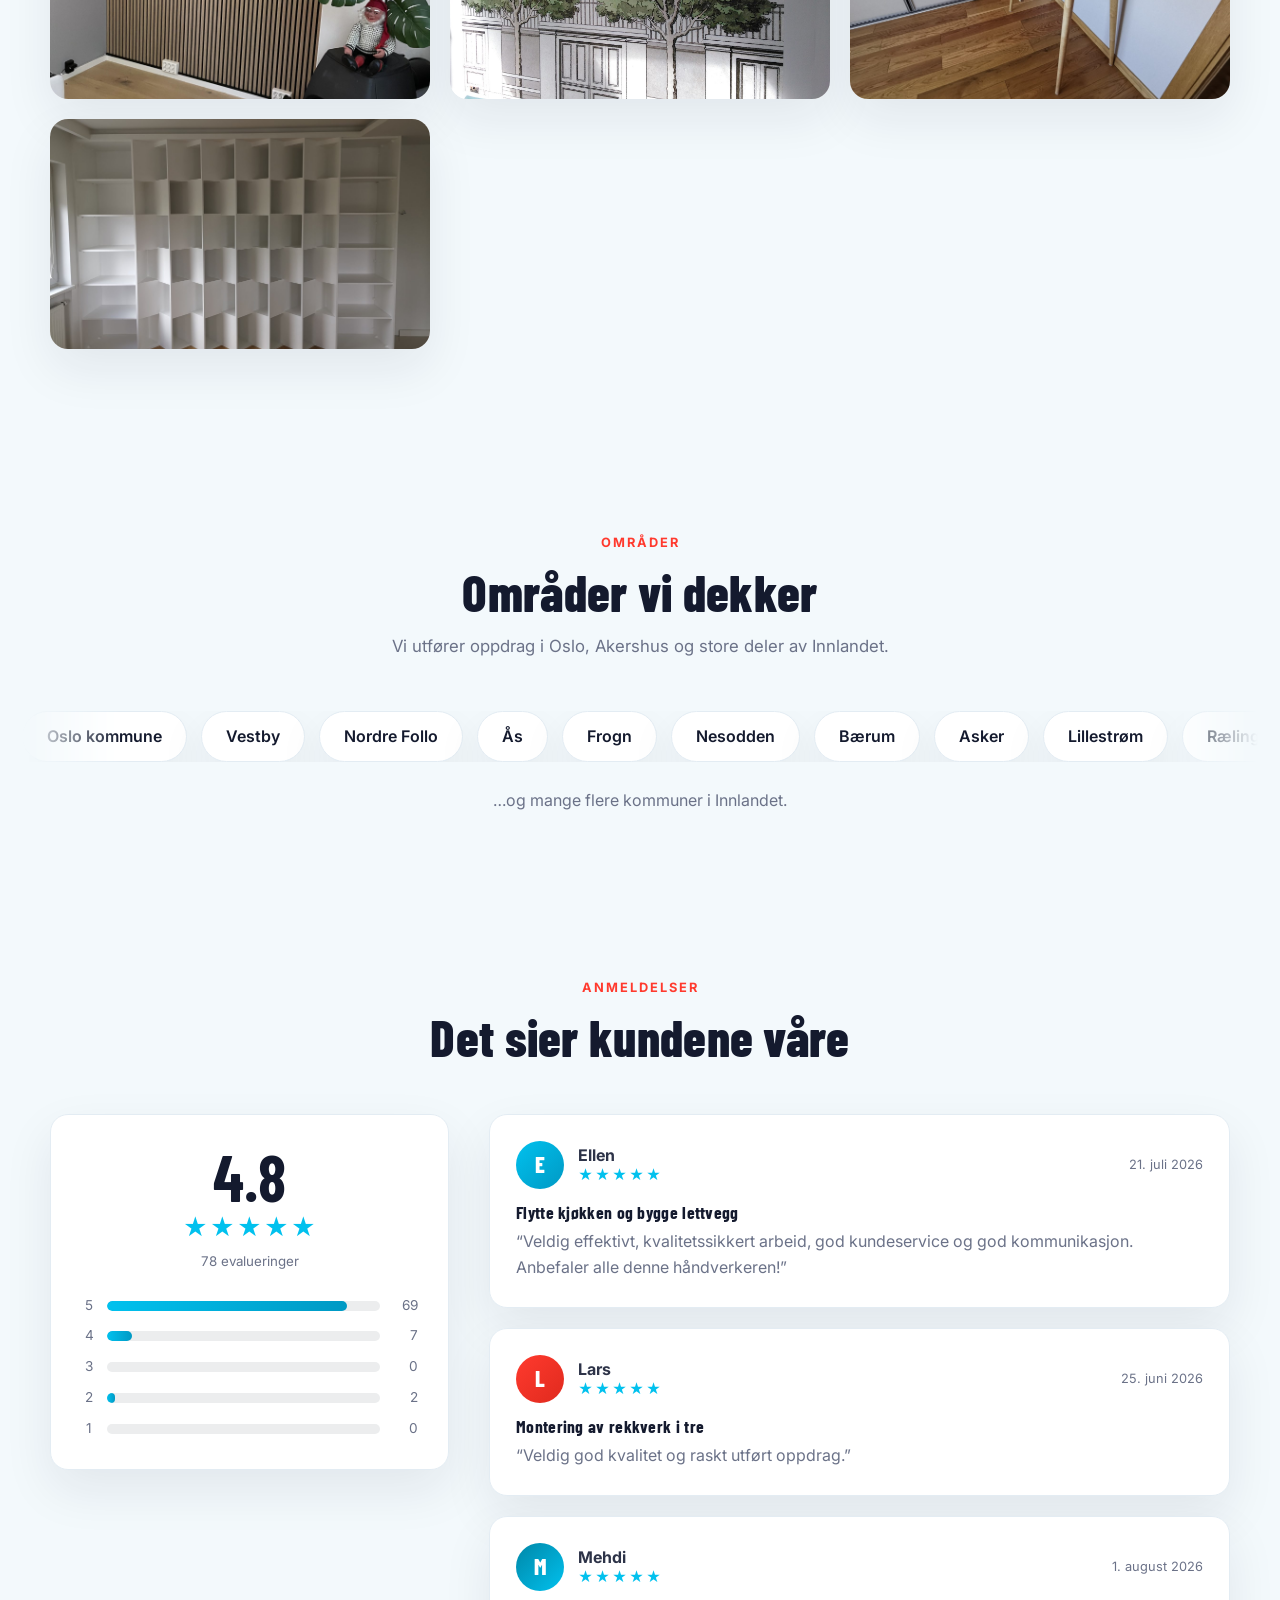
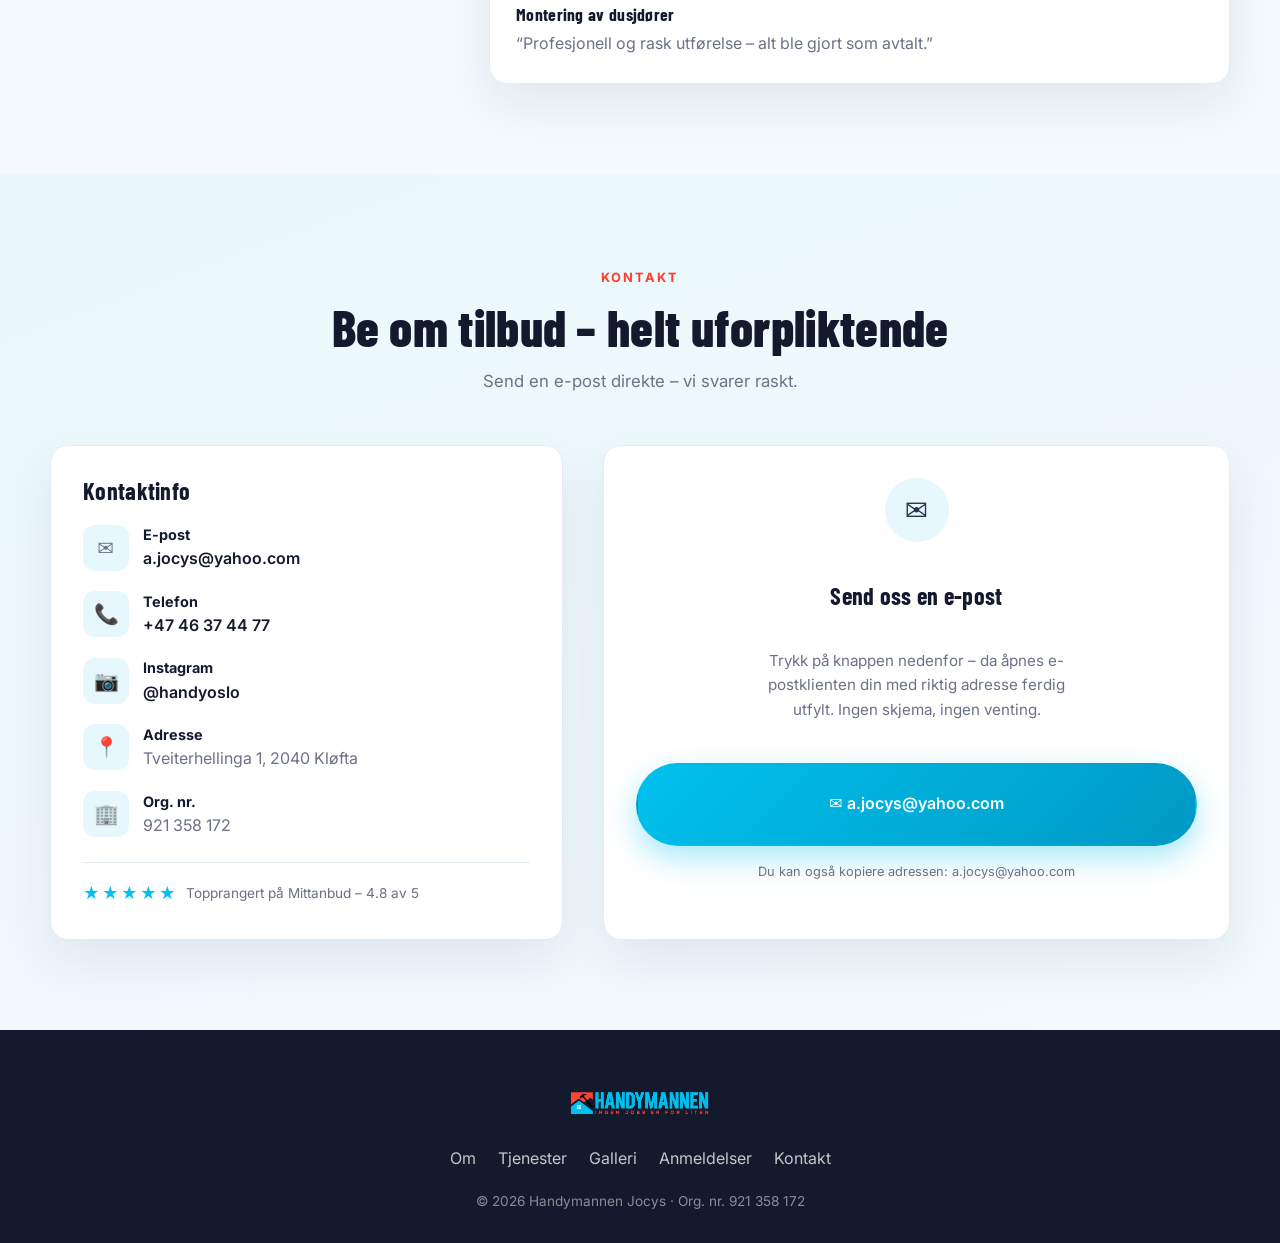
==== commit df9a3dd5: "Remove top 'Topprangert håndverker' badge and @handyoslo from hero" ====
--- a/index.html
+++ b/index.html
@@ -55,13 +55,6 @@
 
     <div class="hero__inner">
       <div class="hero__content" data-reveal="up">
-        <div class="hero__topline">
-          <span class="badge-top">
-            <span class="badge-top__star">★</span> Topprangert håndverker
-          </span>
-          <span class="hero__insta">@handyoslo</span>
-        </div>
-
         <h1 class="hero__title">
           Fra <span class="accent">idé</span> til <span class="accent">ferdig</span> prosjekt.
         </h1>
--- a/styles.css
+++ b/styles.css
@@ -129,15 +129,6 @@
 .hex--4 { top: 78%; right: 10%; animation-delay: 1.4s; }
 .hex--5 { top: 50%; left: 45%; animation-delay: 3s; }
 
-.hero__topline { display: flex; align-items: center; gap: 16px; flex-wrap: wrap; margin-bottom: 20px; }
-.badge-top {
-  display: inline-flex; align-items: center; gap: 8px; padding: 8px 16px; border-radius: 999px;
-  background: var(--red-soft); border: 1px solid rgba(255,58,46,.4); color: var(--red-2);
-  font-weight: 700; font-size: .85rem;
-}
-.badge-top__star { animation: pulse 1.8s ease-in-out infinite; }
-.hero__insta { font-weight: 600; color: var(--muted); }
-
 .hero__title { font-size: clamp(2.6rem, 6vw, 4.6rem); font-weight: 900; margin-bottom: 18px; }
 .hero__title .accent { color: var(--amber-2); position: relative; white-space: nowrap; }
 .hero__title .accent::after {
@@ -391,8 +382,6 @@
   .hero { padding: 52px 18px 56px; }
   .hero__title { font-size: clamp(2.1rem, 9vw, 2.8rem); overflow-wrap: break-word; }
   .hero__sub { font-size: 1.02rem; }
-  .hero__topline { gap: 10px; }
-  .badge-top { padding: 7px 12px; font-size: .78rem; }
   .hero__actions { flex-direction: column; gap: 12px; }
   .hero__actions .btn { width: 100%; justify-content: center; }
   .topp { gap: 14px; }
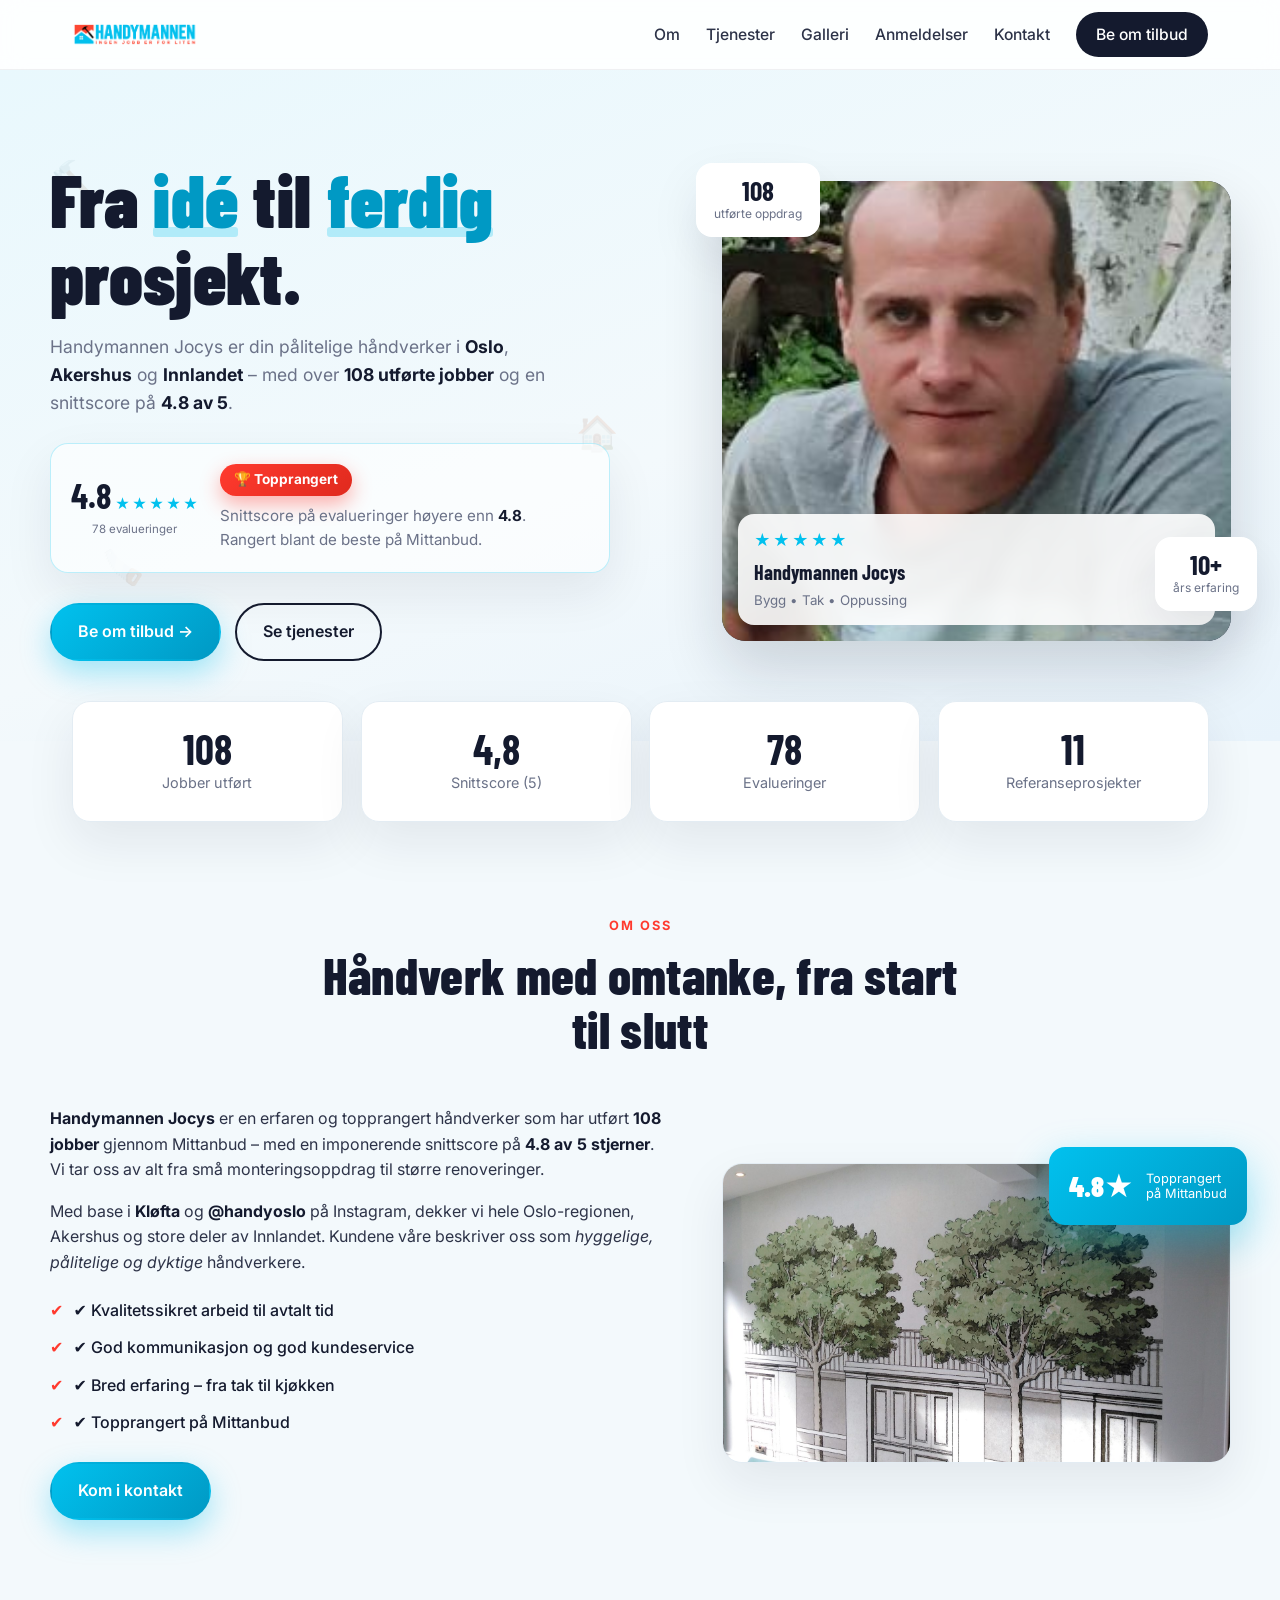
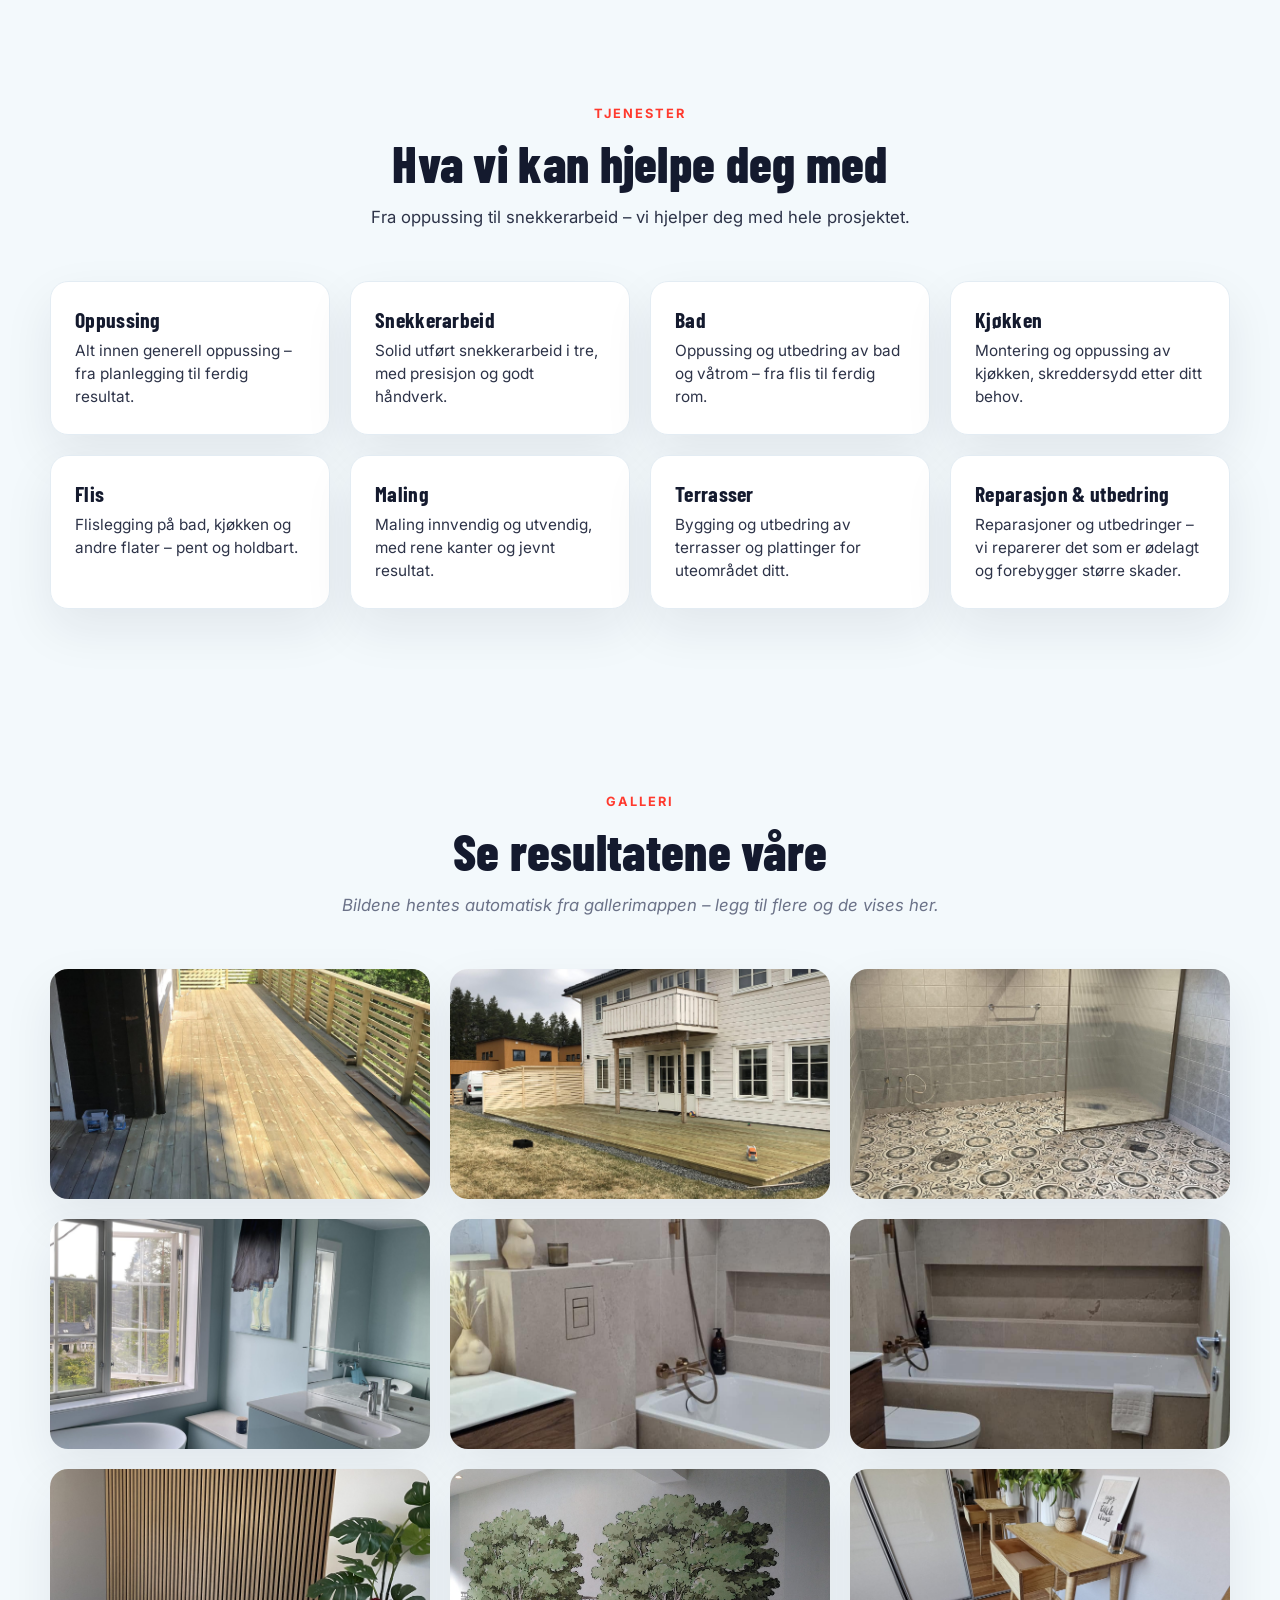
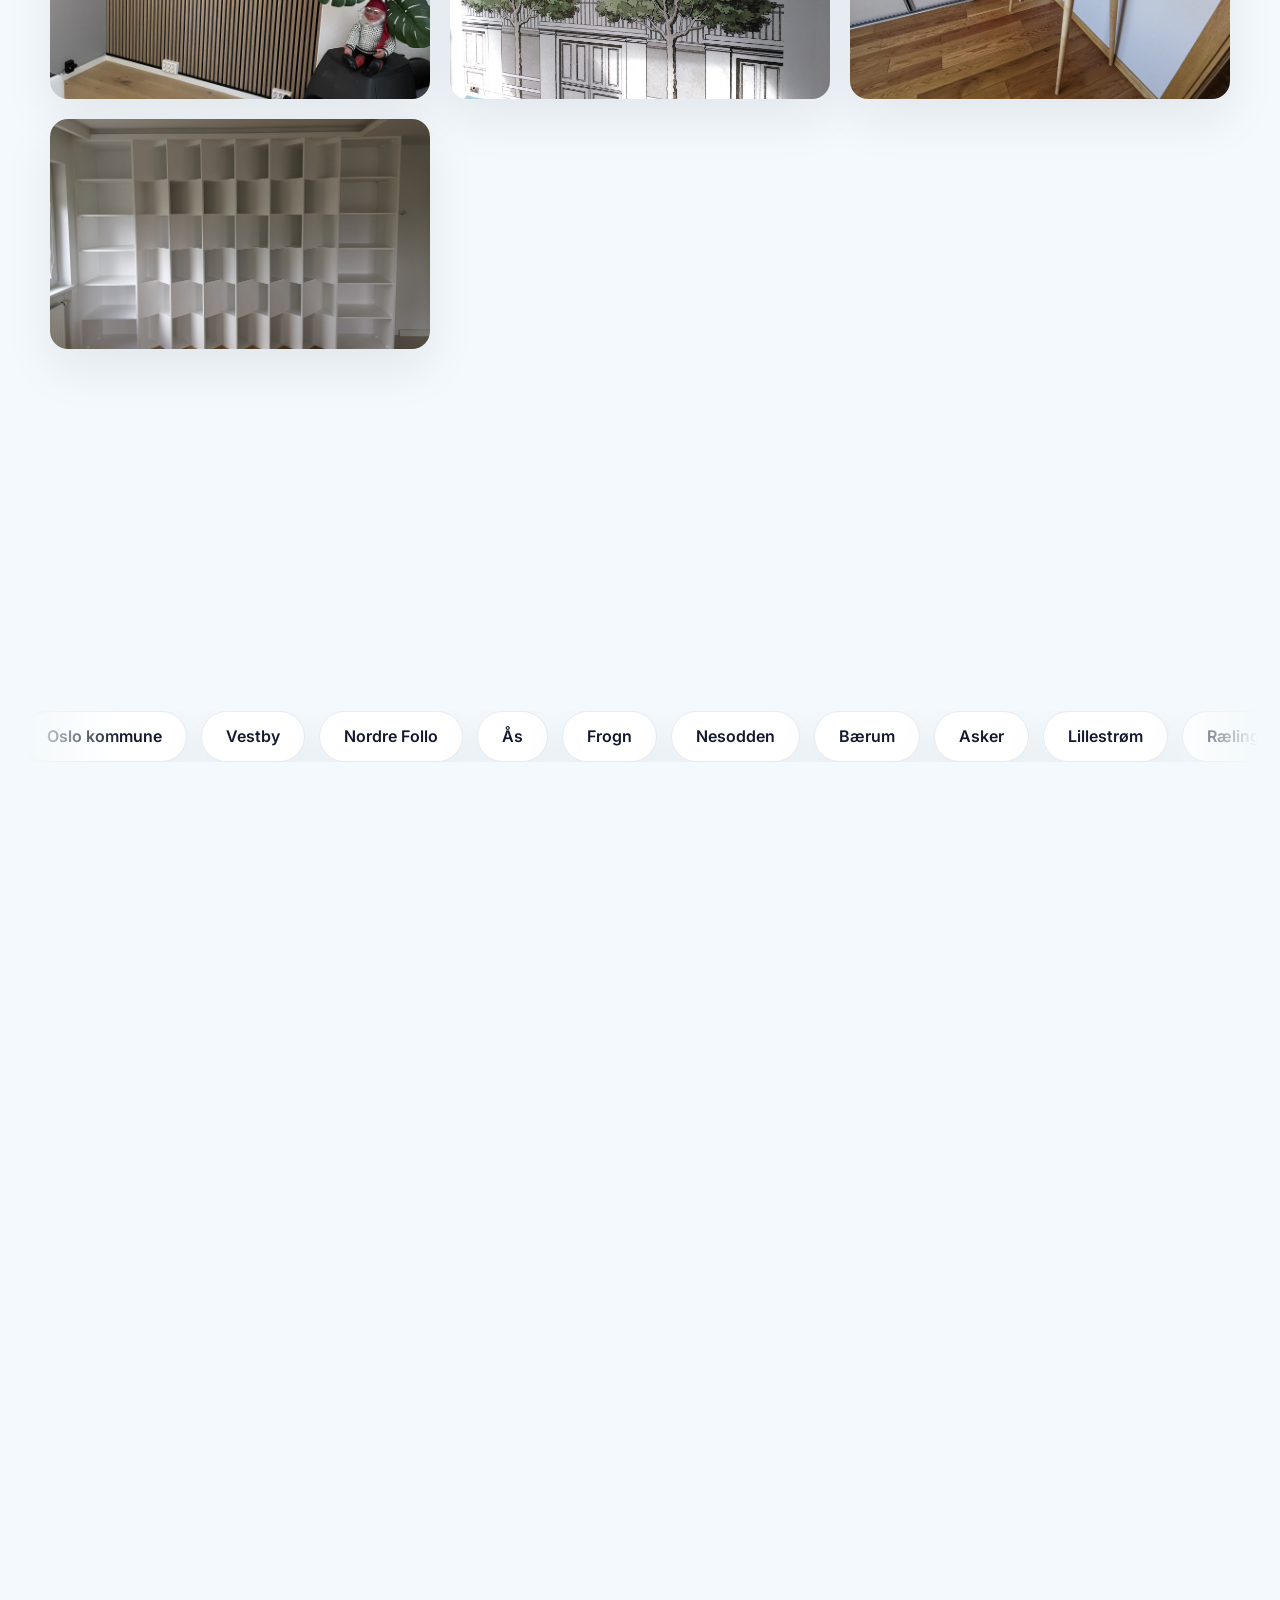
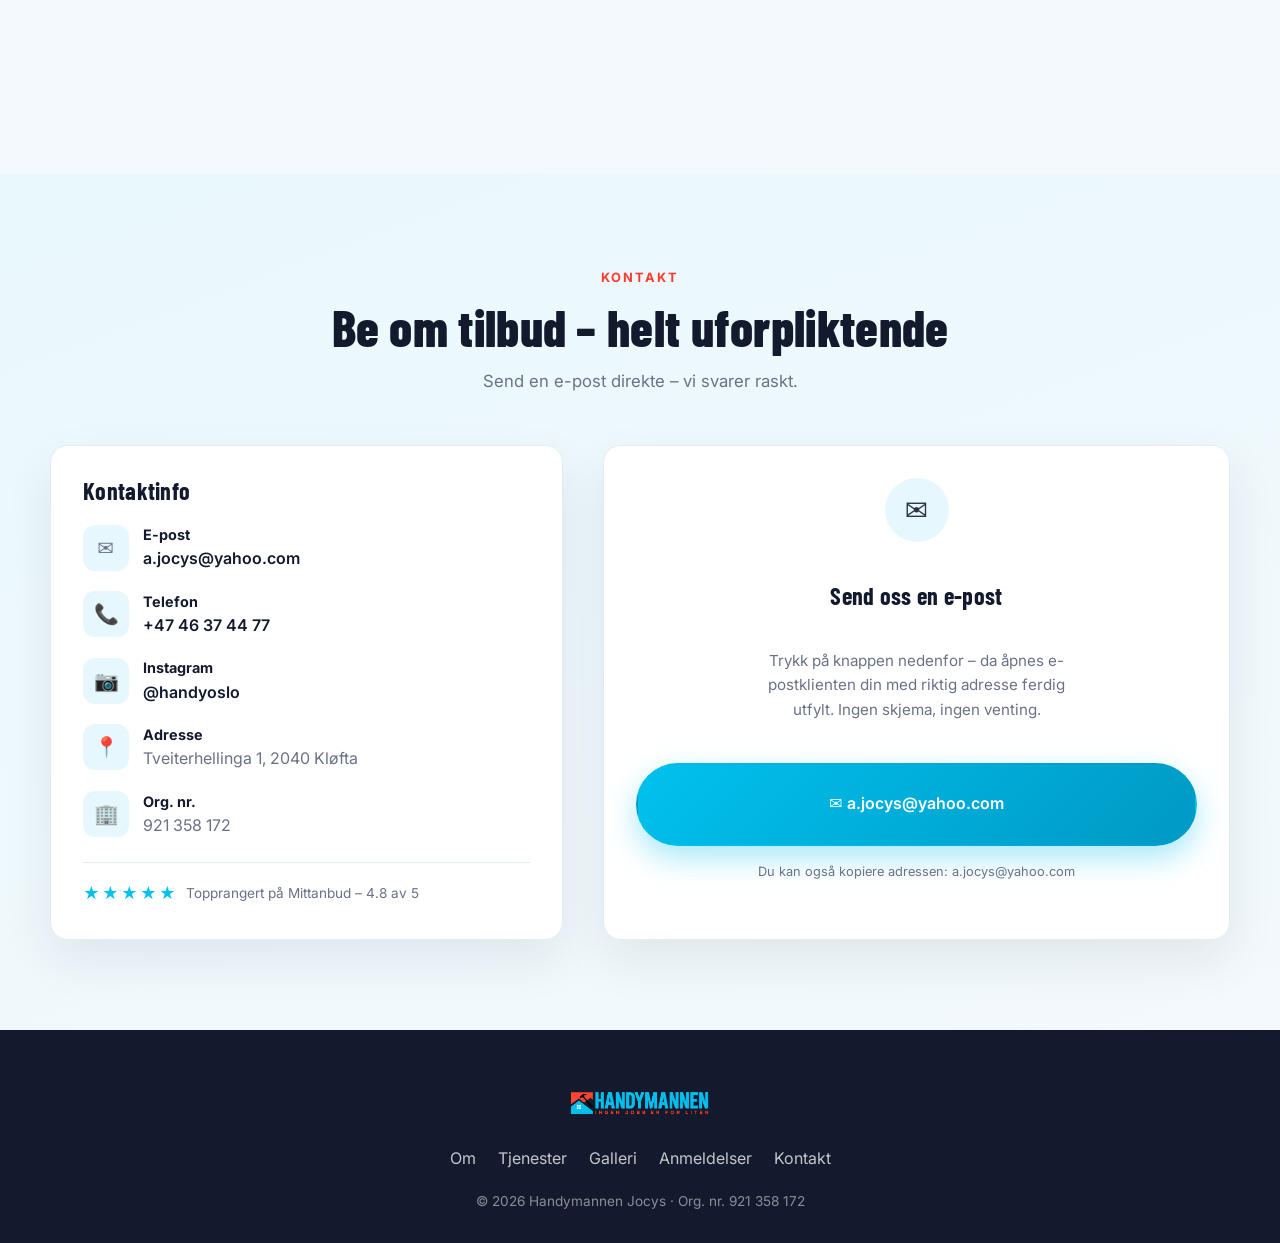
==== commit bfff5b98: "Replace about-section placeholder with a random photo from the gallery" ====
--- a/index.html
+++ b/index.html
@@ -158,11 +158,8 @@
       </div>
 
       <div class="about__visual" data-reveal="left">
-        <!-- Bildeplass – erstatt med eget bilde av arbeid -->
-        <div class="placeholder">
-          <span class="placeholder__icon">🖼️</span>
-          <span class="placeholder__label">Sett inn bilde av arbeidet her</span>
-        </div>
+        <!-- Bilde av arbeid – fylles automatisk med et tilfeldig galleri-bilde -->
+        <img class="about__work" id="aboutWork" src="" alt="Bilde av utført arbeid" />
         <div class="about__badge">
           <span class="about__badge-num">4.8★</span>
           <span>Topprangert<br />på Mittanbud</span>
--- a/styles.css
+++ b/styles.css
@@ -208,6 +208,11 @@
 .about__list li::before { content: "✔"; color: var(--red); font-weight: 700; }
 
 .about__visual { position: relative; }
+.about__work {
+  display: block; width: 100%; min-height: 300px; object-fit: cover;
+  border-radius: 20px; border: 1px solid var(--line); background: var(--card);
+  box-shadow: var(--shadow);
+}
 .placeholder {
   position: relative; display: grid; place-items: center; text-align: center; gap: 8px;
   border: 2px dashed rgba(20,26,46,.25); border-radius: 20px; background: repeating-linear-gradient(45deg, rgba(20,26,46,.03) 0 12px, rgba(20,26,46,0) 12px 24px);
@@ -410,6 +415,106 @@
 }
 
 /* ============================================================
+   LIGHTBOX (full-screen photo viewer)
+   ============================================================ */
+.lightbox {
+  position: fixed;
+  inset: 0;
+  z-index: 1000;
+  background: rgba(6, 10, 20, 0.96);
+  display: flex;
+  align-items: center;
+  justify-content: center;
+  opacity: 0;
+  visibility: hidden;
+  transition: opacity .25s ease, visibility .25s ease;
+}
+.lightbox.is-open { opacity: 1; visibility: visible; }
+
+.lb__stage {
+  max-width: 92vw;
+  max-height: 88vh;
+  margin: 0 64px;
+  display: grid;
+  place-items: center;
+  gap: 14px;
+  text-align: center;
+}
+.lb__img {
+  max-width: 100%;
+  max-height: 82vh;
+  object-fit: contain;
+  border-radius: 10px;
+  box-shadow: 0 20px 60px rgba(0,0,0,.5);
+  cursor: default;
+  user-select: none;
+}
+.lb__cap {
+  color: var(--muted);
+  font-size: .95rem;
+}
+
+.lb__close {
+  position: absolute;
+  top: 18px;
+  right: 22px;
+  width: 44px;
+  height: 44px;
+  border-radius: 50%;
+  border: none;
+  background: rgba(255,255,255,.12);
+  color: #fff;
+  font-size: 1.4rem;
+  line-height: 1;
+  cursor: pointer;
+  display: grid;
+  place-items: center;
+  transition: background .2s ease, transform .2s ease;
+}
+.lb__close:hover { background: var(--red); transform: scale(1.08); }
+
+.lb__nav {
+  position: absolute;
+  top: 50%;
+  transform: translateY(-50%);
+  width: 54px;
+  height: 54px;
+  border-radius: 50%;
+  border: none;
+  background: rgba(255,255,255,.12);
+  color: #fff;
+  font-size: 2rem;
+  line-height: 1;
+  cursor: pointer;
+  display: grid;
+  place-items: center;
+  transition: background .2s ease, transform .2s ease;
+  z-index: 2;
+}
+.lb__nav:hover { background: var(--cyan); color: #04101a; transform: translateY(-50%) scale(1.08); }
+.lb__prev { left: 18px; }
+.lb__next { right: 18px; }
+
+.lb__count {
+  position: absolute;
+  bottom: 20px;
+  left: 0;
+  right: 0;
+  text-align: center;
+  color: var(--muted);
+  font-size: .9rem;
+  letter-spacing: .05em;
+}
+
+@media (max-width: 640px) {
+  .lb__stage { margin: 0 44px; }
+  .lb__prev { left: 8px; }
+  .lb__next { right: 8px; }
+  .lb__nav { width: 46px; height: 46px; font-size: 1.6rem; }
+  .lb__close { top: 12px; right: 12px; }
+}
+
+/* ============================================================
    REDUCED MOTION
    ============================================================ */
 @media (prefers-reduced-motion: reduce) {
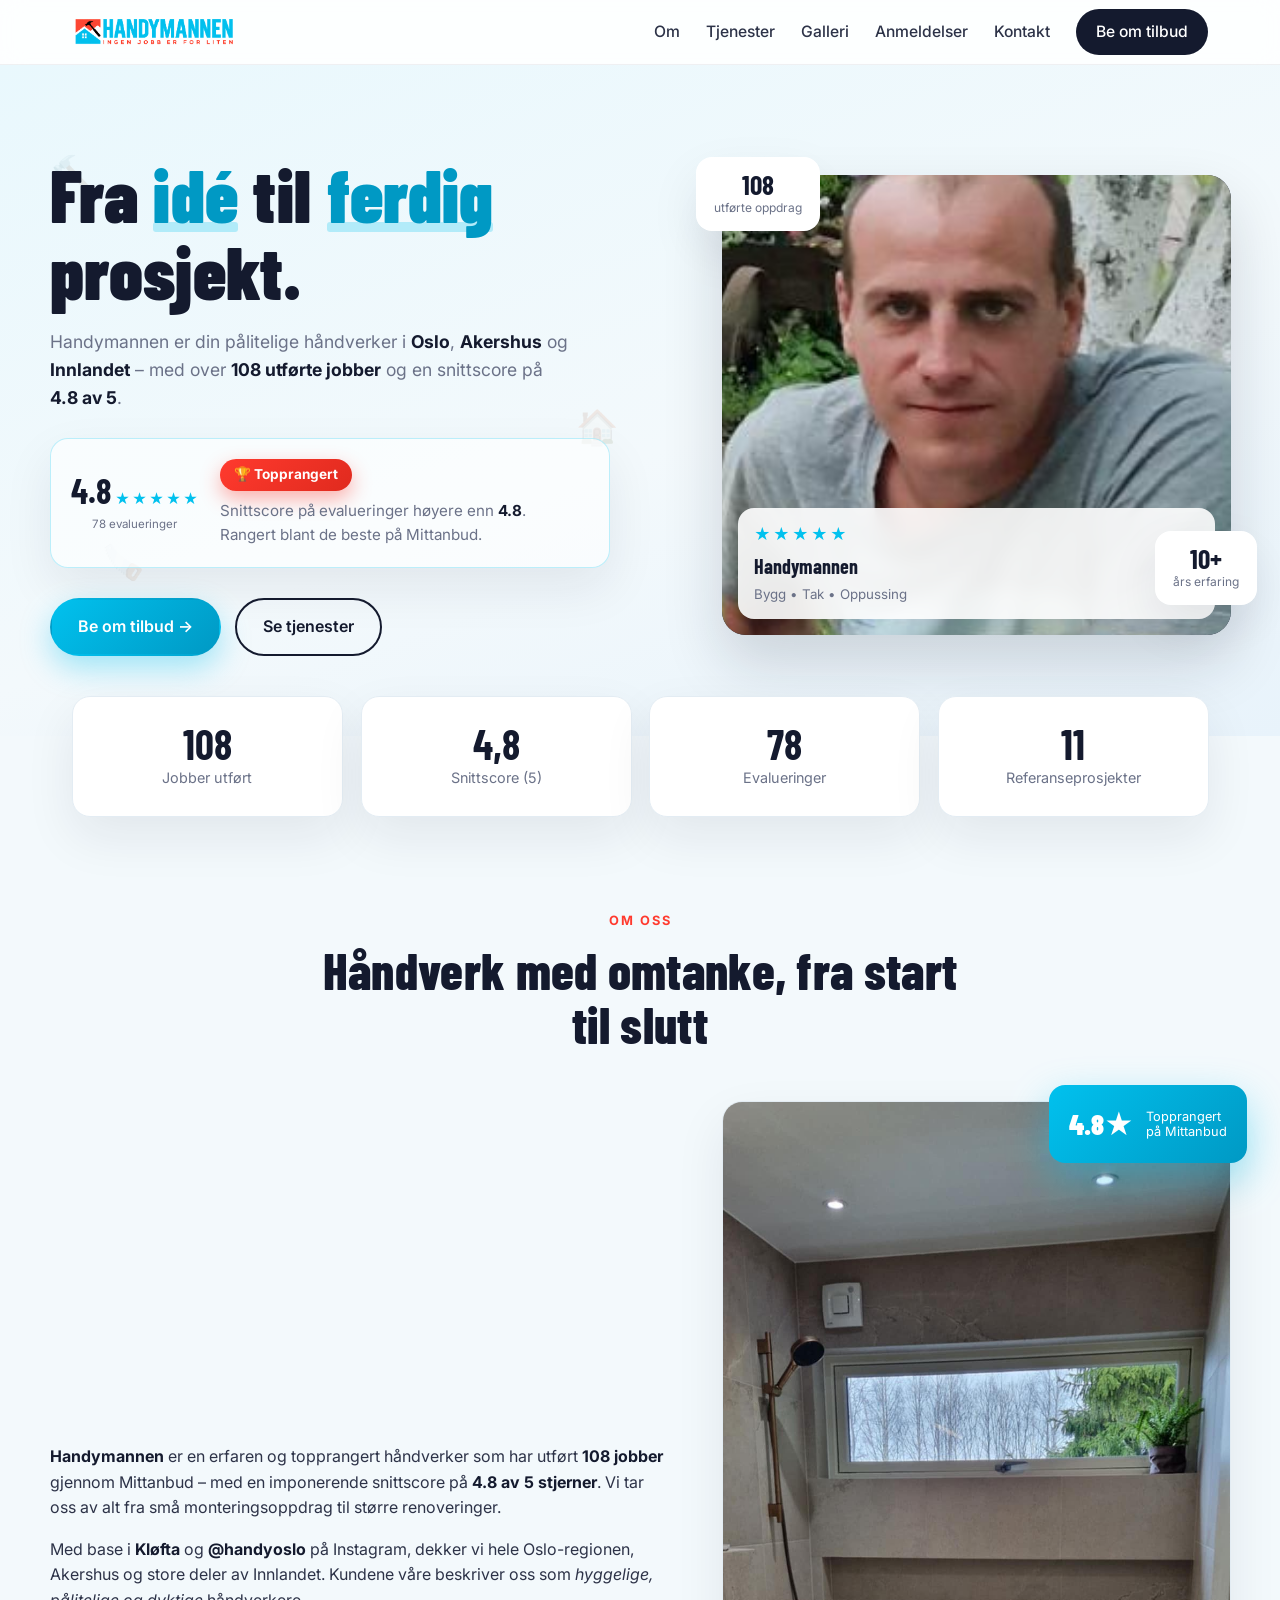
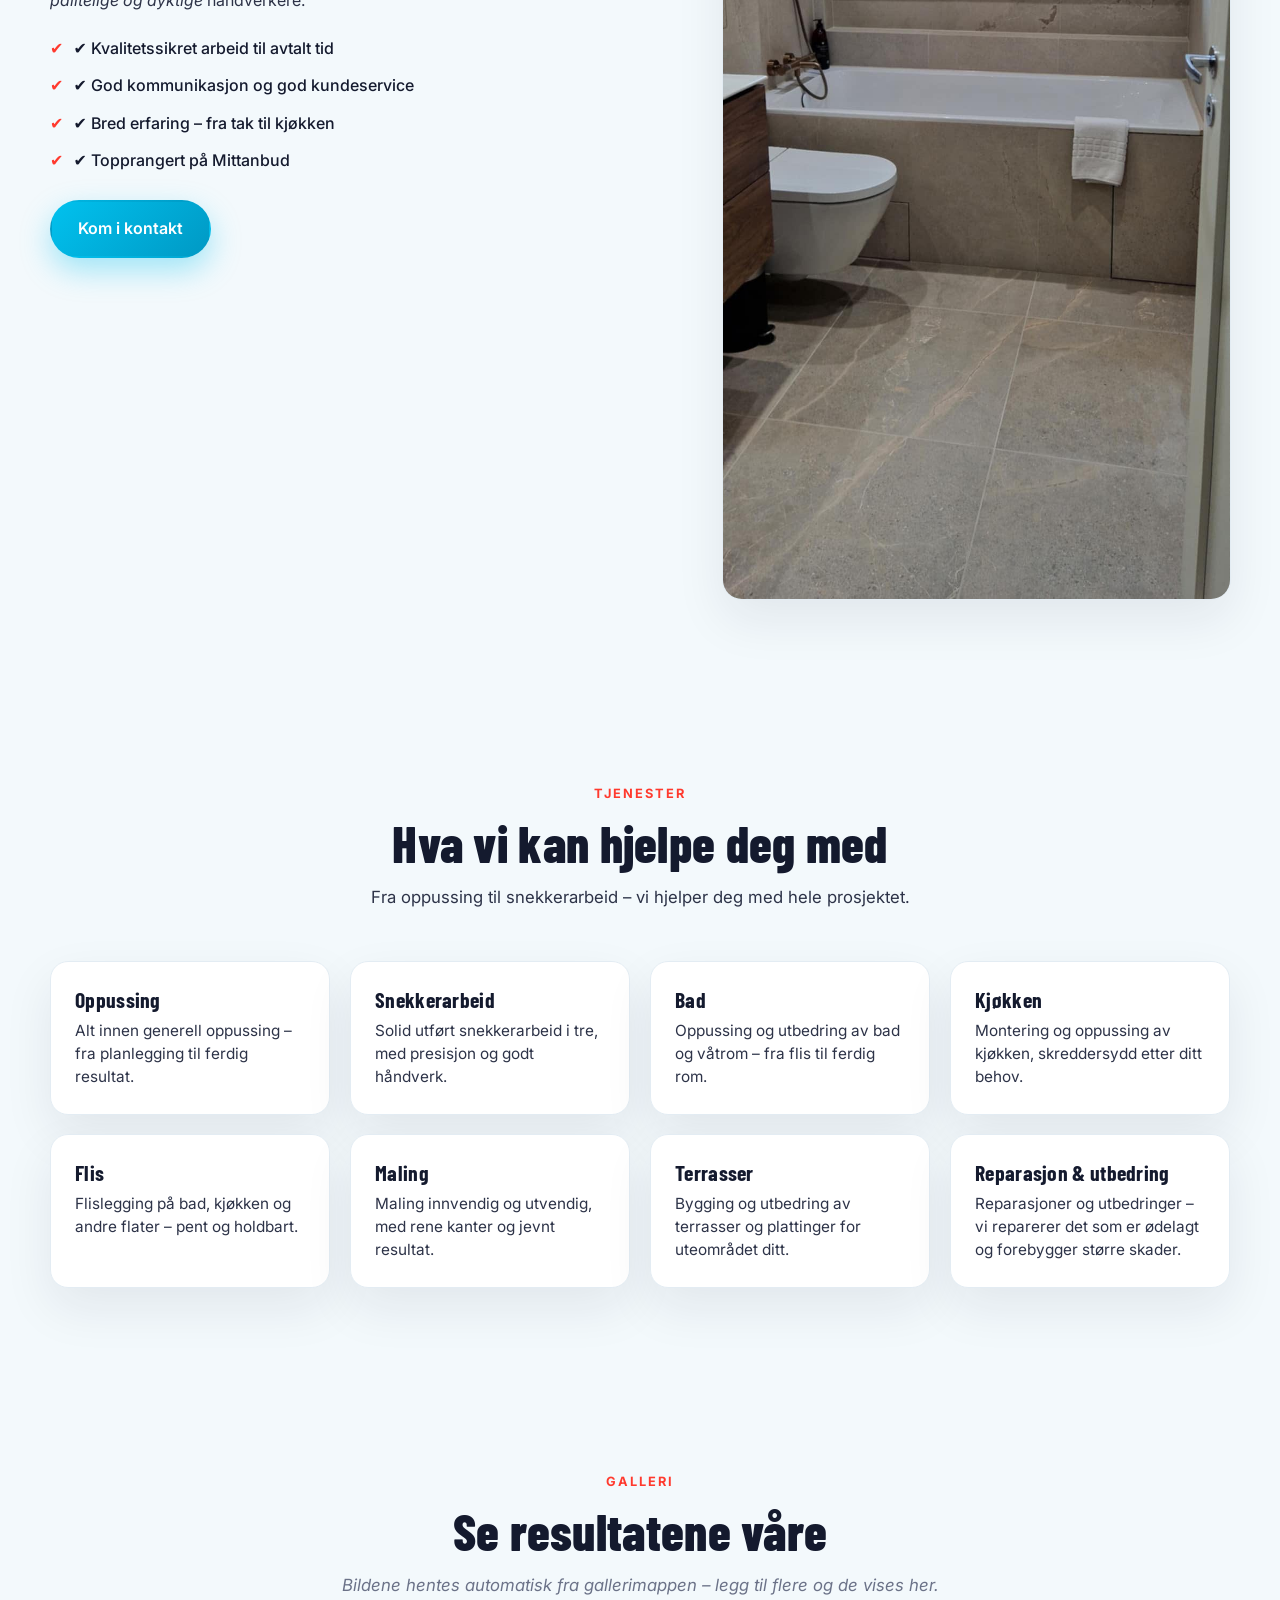
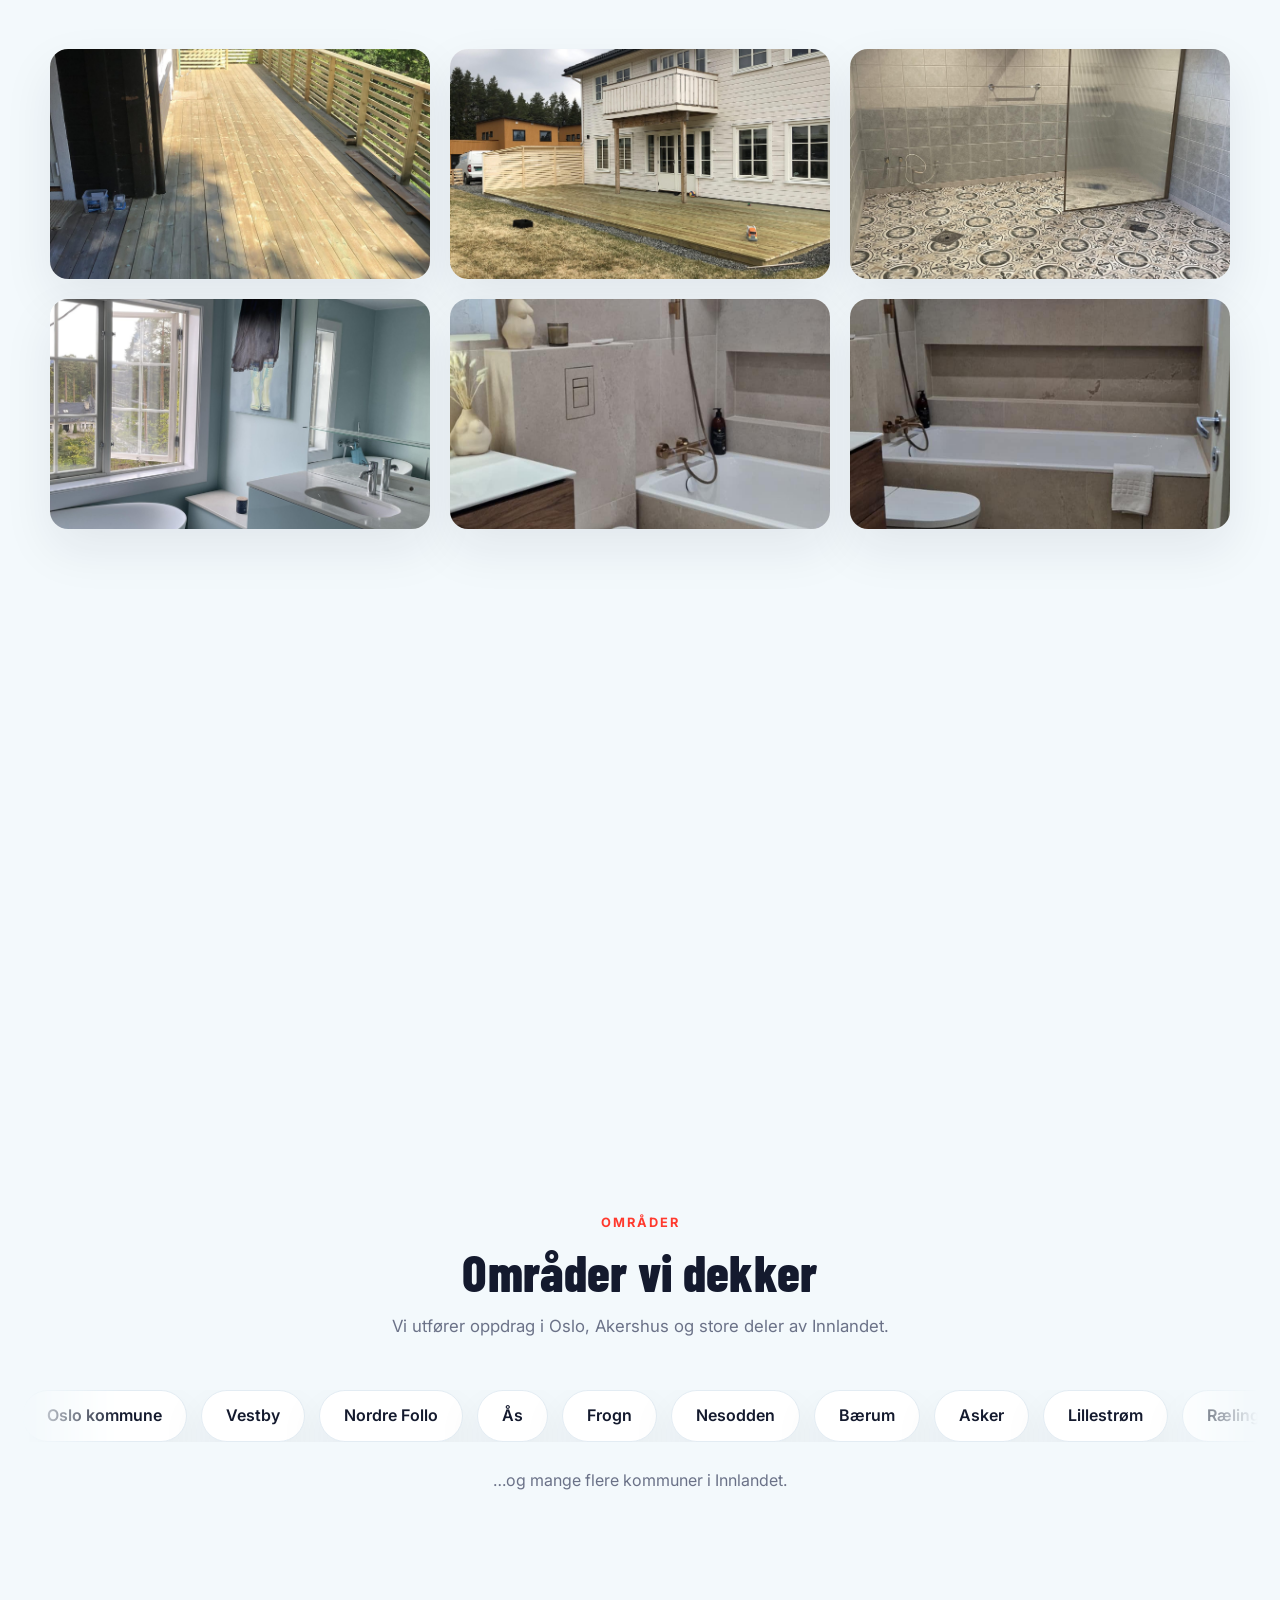
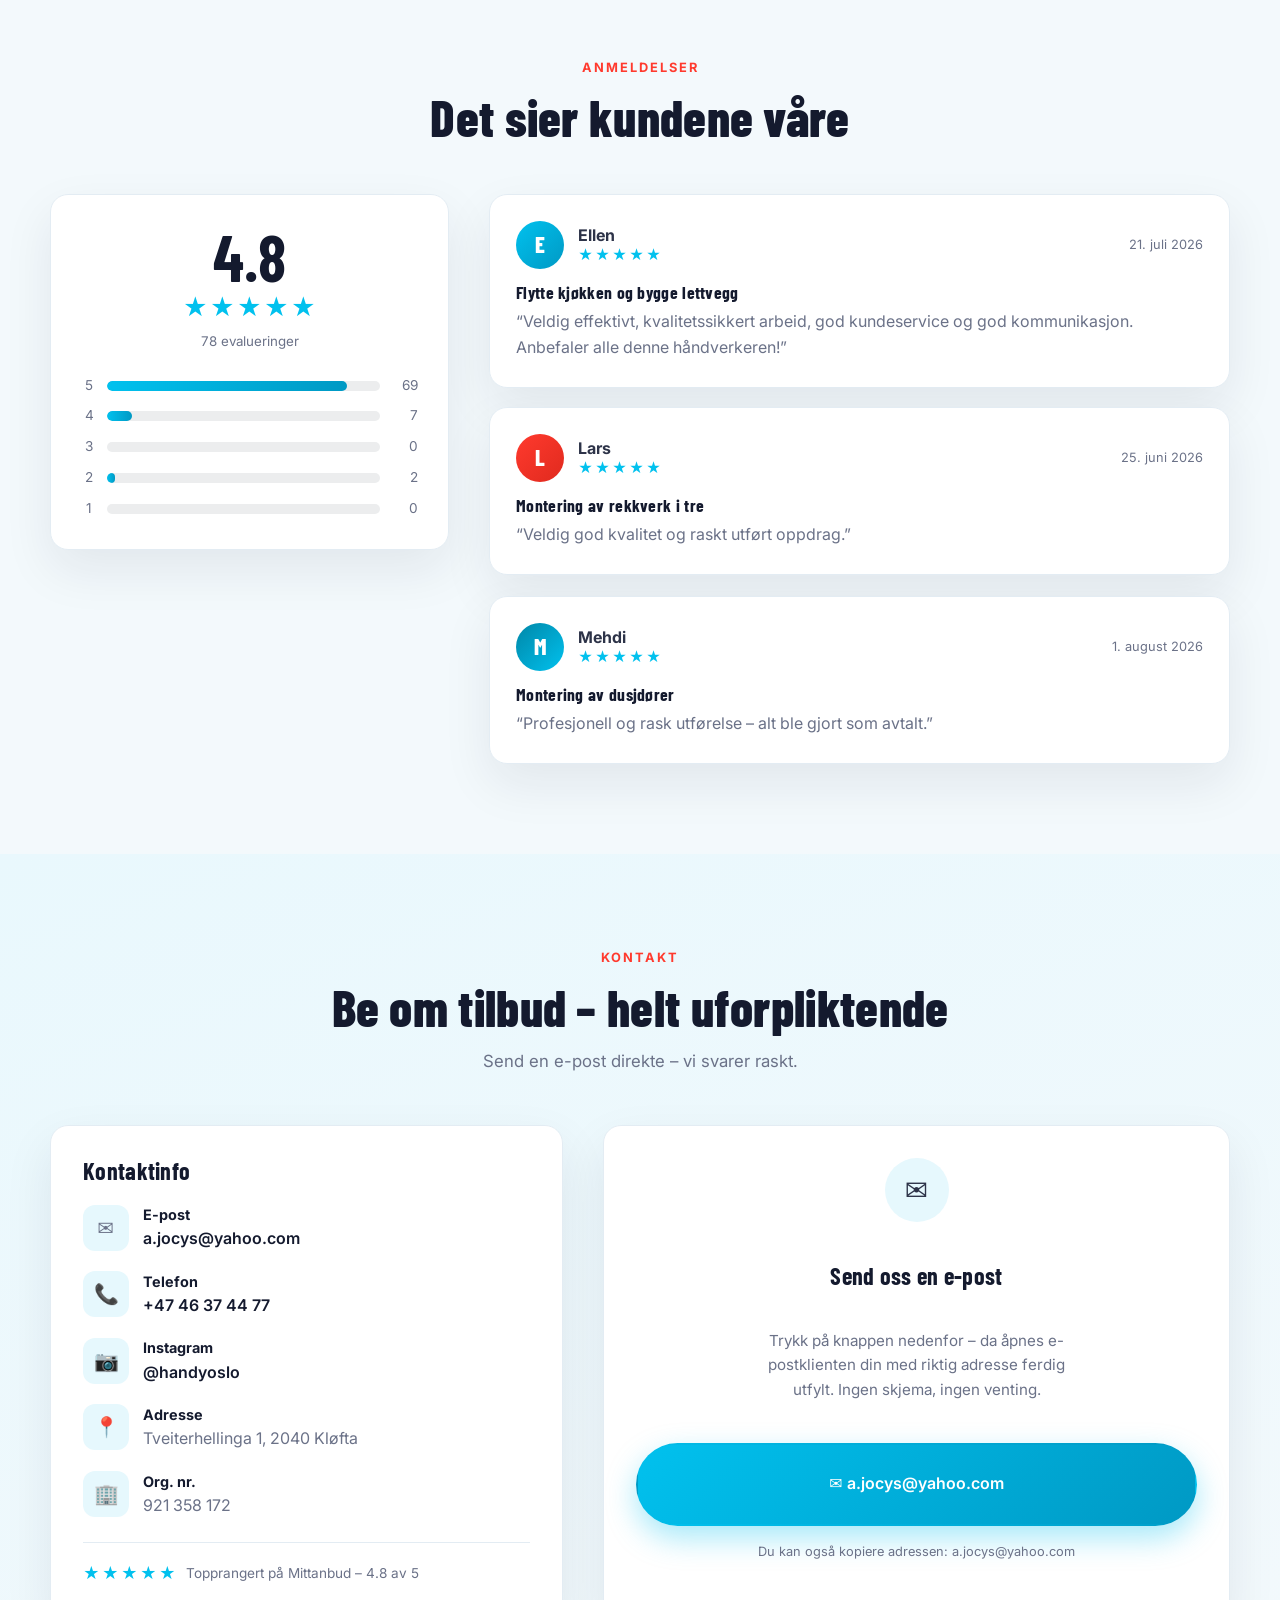
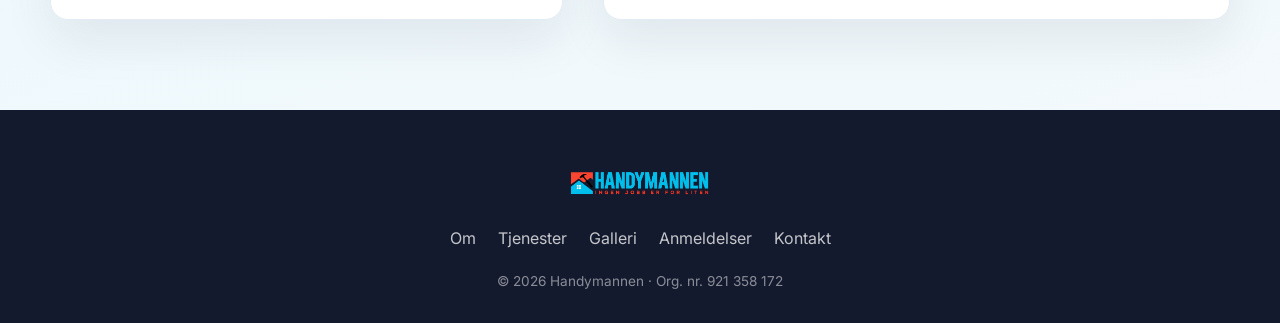
==== commit 05c83ae8: "Remove 'Jocys' from all website text (keep it only in the email address)" ====
--- a/index.html
+++ b/index.html
@@ -3,11 +3,11 @@
 <head>
   <meta charset="UTF-8" />
   <meta name="viewport" content="width=device-width, initial-scale=1.0" />
-  <title>Handymannen Jocys – Håndverker i Oslo, Akershus & Innlandet</title>
-  <meta name="description" content="Handymannen Jocys har utført 108 oppdrag på Mittanbud i Oslo, Akershus og Innlandet, med et snitt på 4.8 av 5 stjerner. Be om tilbud i dag." />
+  <title>Handymannen – Håndverker i Oslo, Akershus & Innlandet</title>
+  <meta name="description" content="Handymannen har utført 108 oppdrag på Mittanbud i Oslo, Akershus og Innlandet, med et snitt på 4.8 av 5 stjerner. Be om tilbud i dag." />
 
   <!-- Open Graph -->
-  <meta property="og:title" content="Handymannen Jocys – Håndverker" />
+  <meta property="og:title" content="Handymannen – Håndverker" />
   <meta property="og:description" content="Topprangert håndverker. 108 utførte oppdrag, 4.8 av 5 stjerner (78 evalueringer). Oslo, Akershus & Innlandet." />
   <meta property="og:image" content="img/handymannen-logo.jpg" />
   <meta property="og:type" content="website" />
@@ -60,7 +60,7 @@
         </h1>
 
         <p class="hero__sub">
-          Handymannen Jocys er din pålitelige håndverker i
+          Handymannen er din pålitelige håndverker i
           <strong>Oslo</strong>, <strong>Akershus</strong> og <strong>Innlandet</strong> – med over
           <strong>108 utførte jobber</strong> og en snittscore på <strong>4.8 av 5</strong>.
         </p>
@@ -89,10 +89,10 @@
       <!-- Hero image -->
       <div class="hero__media" data-reveal="zoom">
         <div class="hero__card">
-          <img src="img/handymannen-logo.jpg" alt="Handymannen Jocys" class="hero__img" />
+          <img src="img/handymannen-logo.jpg" alt="Handymannen" class="hero__img" />
           <div class="hero__cardtag">
             <span class="stars"><span>★</span><span>★</span><span>★</span><span>★</span><span>★</span></span>
-            <strong>Handymannen Jocys</strong>
+            <strong>Handymannen</strong>
             <small>Bygg • Tak • Oppussing</small>
           </div>
         </div>
@@ -136,7 +136,7 @@
     <div class="about__grid">
       <div class="about__text" data-reveal="right">
         <p>
-          <strong>Handymannen Jocys</strong> er en erfaren og topprangert håndverker som har
+          <strong>Handymannen</strong> er en erfaren og topprangert håndverker som har
           utført <strong>108 jobber</strong> gjennom Mittanbud – med en imponerende snittscore på
           <strong>4.8 av 5 stjerner</strong>. Vi tar oss av alt fra små monteringsoppdrag til
           større renoveringer.
@@ -387,7 +387,7 @@
           Trykk på knappen nedenfor – da åpnes e-postklienten din med riktig adresse
           ferdig utfylt. Ingen skjema, ingen venting.
         </p>
-        <a href="mailto:a.jocys@yahoo.com?subject=Be%20om%20tilbud%20%E2%80%93%20Handymannen%20Jocys" class="btn btn--primary btn--block">
+        <a href="mailto:a.jocys@yahoo.com?subject=Be%20om%20tilbud%20%E2%80%93%20Handymannen" class="btn btn--primary btn--block">
           ✉️ a.jocys@yahoo.com
         </a>
         <p class="form__note">Du kan også kopiere adressen: a.jocys@yahoo.com</p>
@@ -408,7 +408,7 @@
         <a href="#anmeldelser">Anmeldelser</a>
         <a href="#kontakt">Kontakt</a>
       </nav>
-      <p class="footer__copy">© <span id="year"></span> Handymannen Jocys · Org. nr. 921 358 172</p>
+      <p class="footer__copy">© <span id="year"></span> Handymannen · Org. nr. 921 358 172</p>
     </div>
   </footer>
 
--- a/styles.css
+++ b/styles.css
@@ -1,5 +1,5 @@
 /* ============================================================
-   Handymannen Jocys – styles.css
+   Handymannen – styles.css
    ============================================================ */
 :root {
   --navy: #141a2e;
@@ -82,12 +82,12 @@
   border-bottom: 1px solid rgba(20,26,46,.06);
 }
 .nav__inner {
-  max-width: var(--container); margin: 0 auto; padding: 12px 22px;
+  max-width: var(--container); margin: 0 auto; height: 64px; padding: 0 22px;
   display: flex; align-items: center; justify-content: space-between; gap: 16px;
 }
 .nav__brand { display: flex; align-items: center; }
 .nav__logo {
-  height: 42px; width: auto; object-fit: contain; display: block;
+  height: 55px; width: auto; object-fit: contain; display: block;
 }
 .nav__brandtext { display: flex; flex-direction: column; line-height: 1; }
 .nav__brandtext strong { font-family: var(--font-display); font-size: 1.35rem; color: var(--navy); font-weight: 800; }
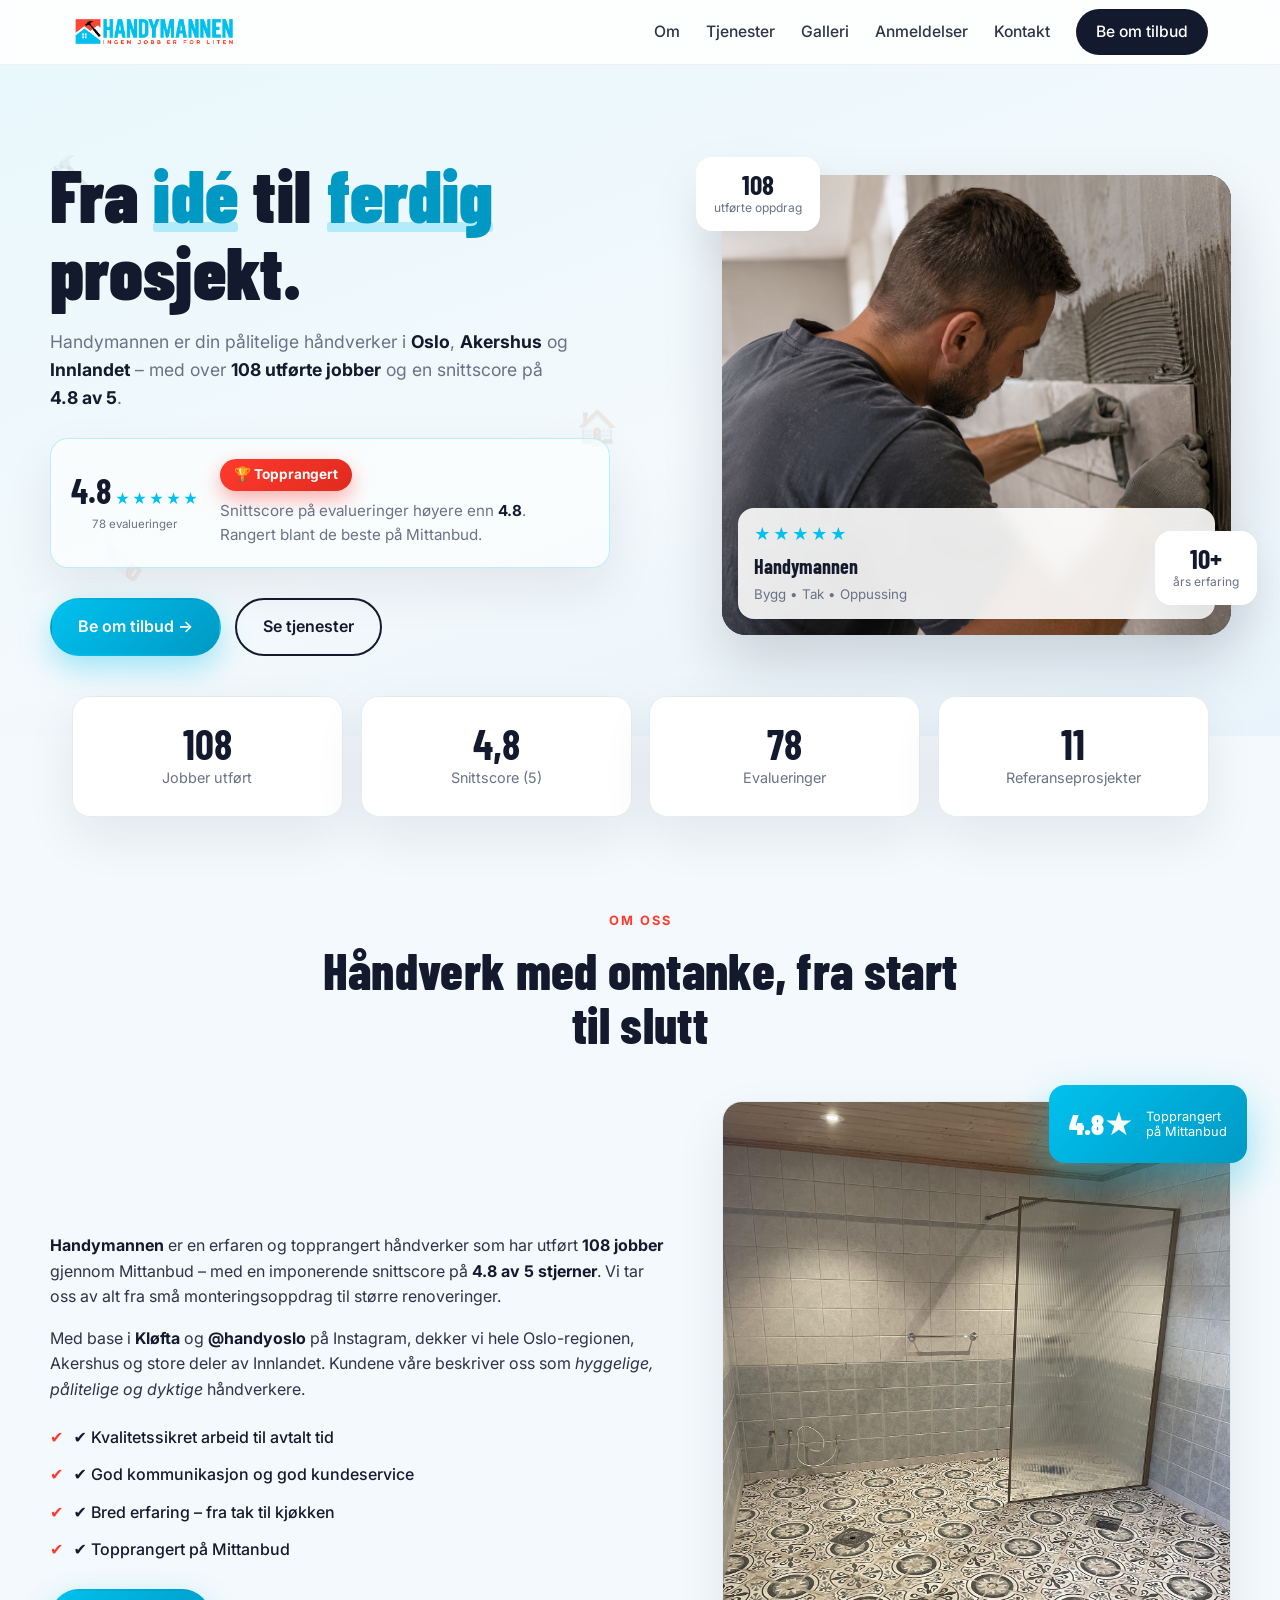
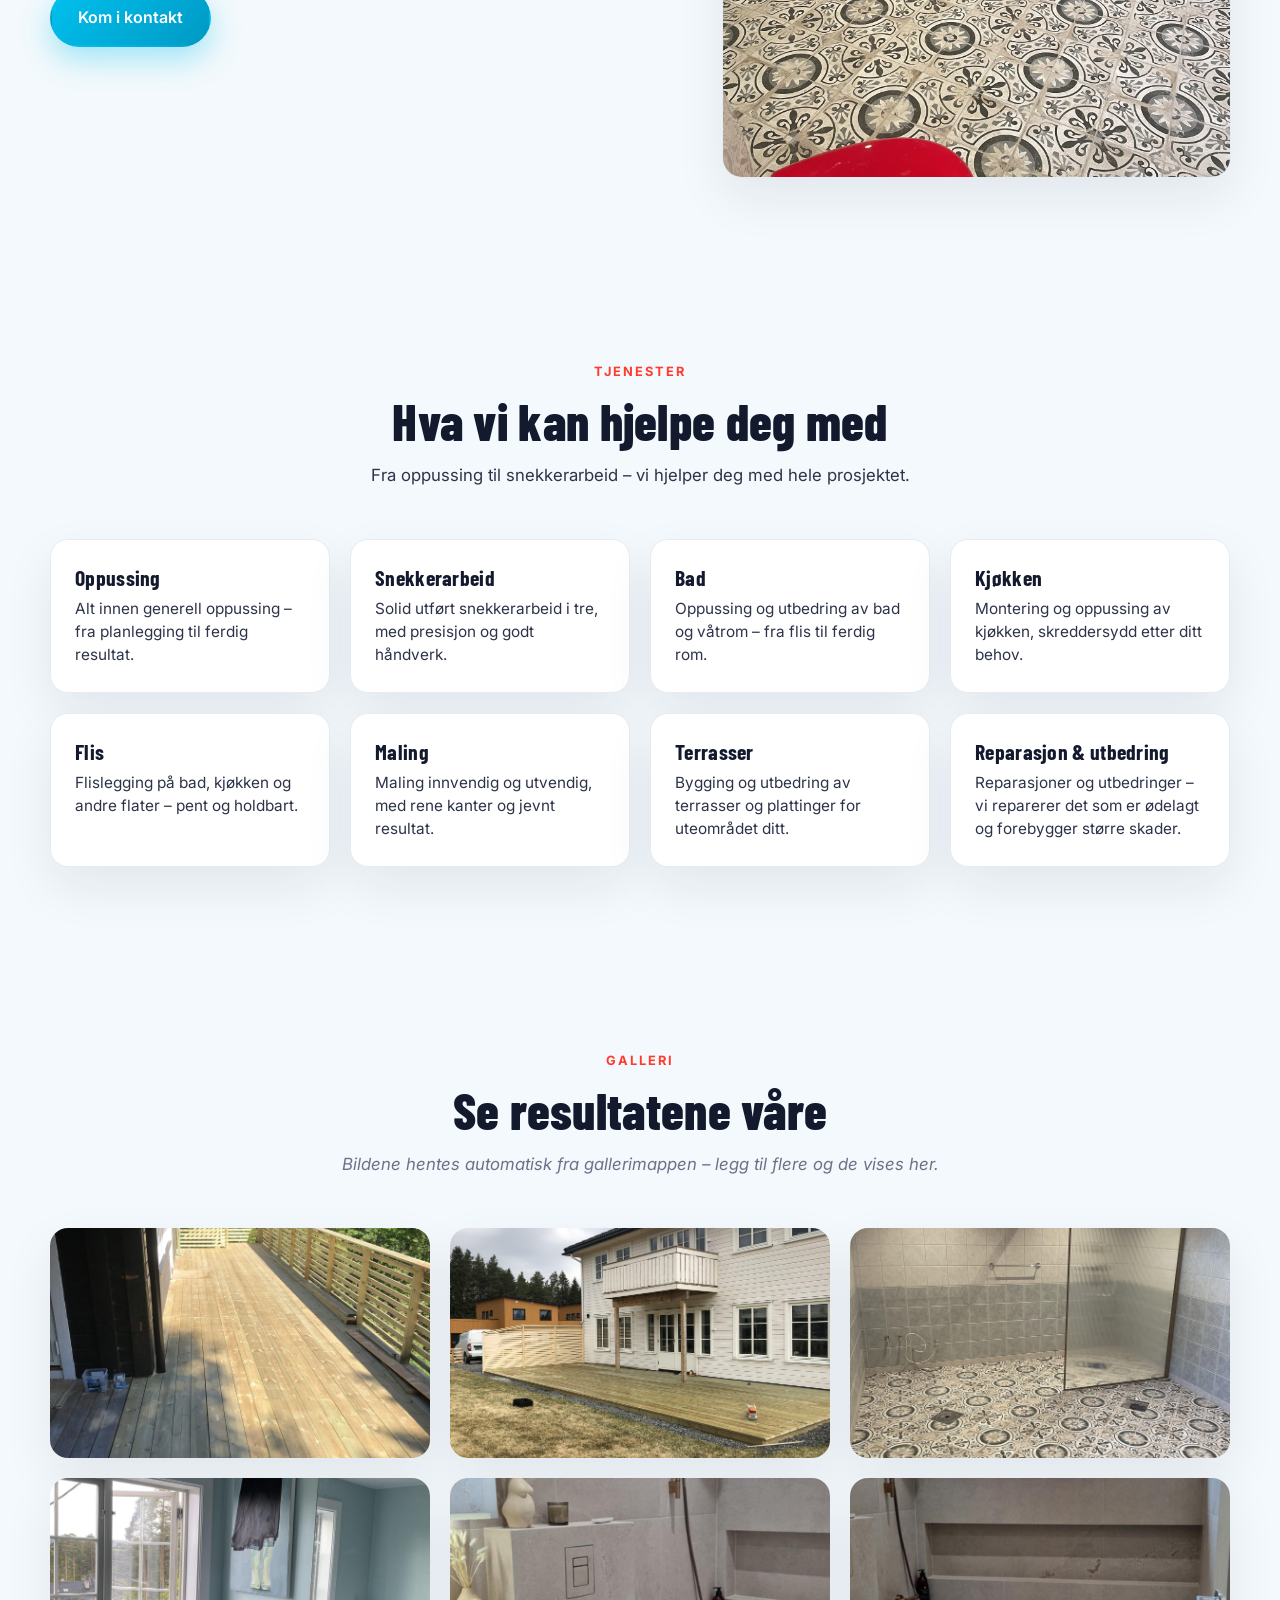
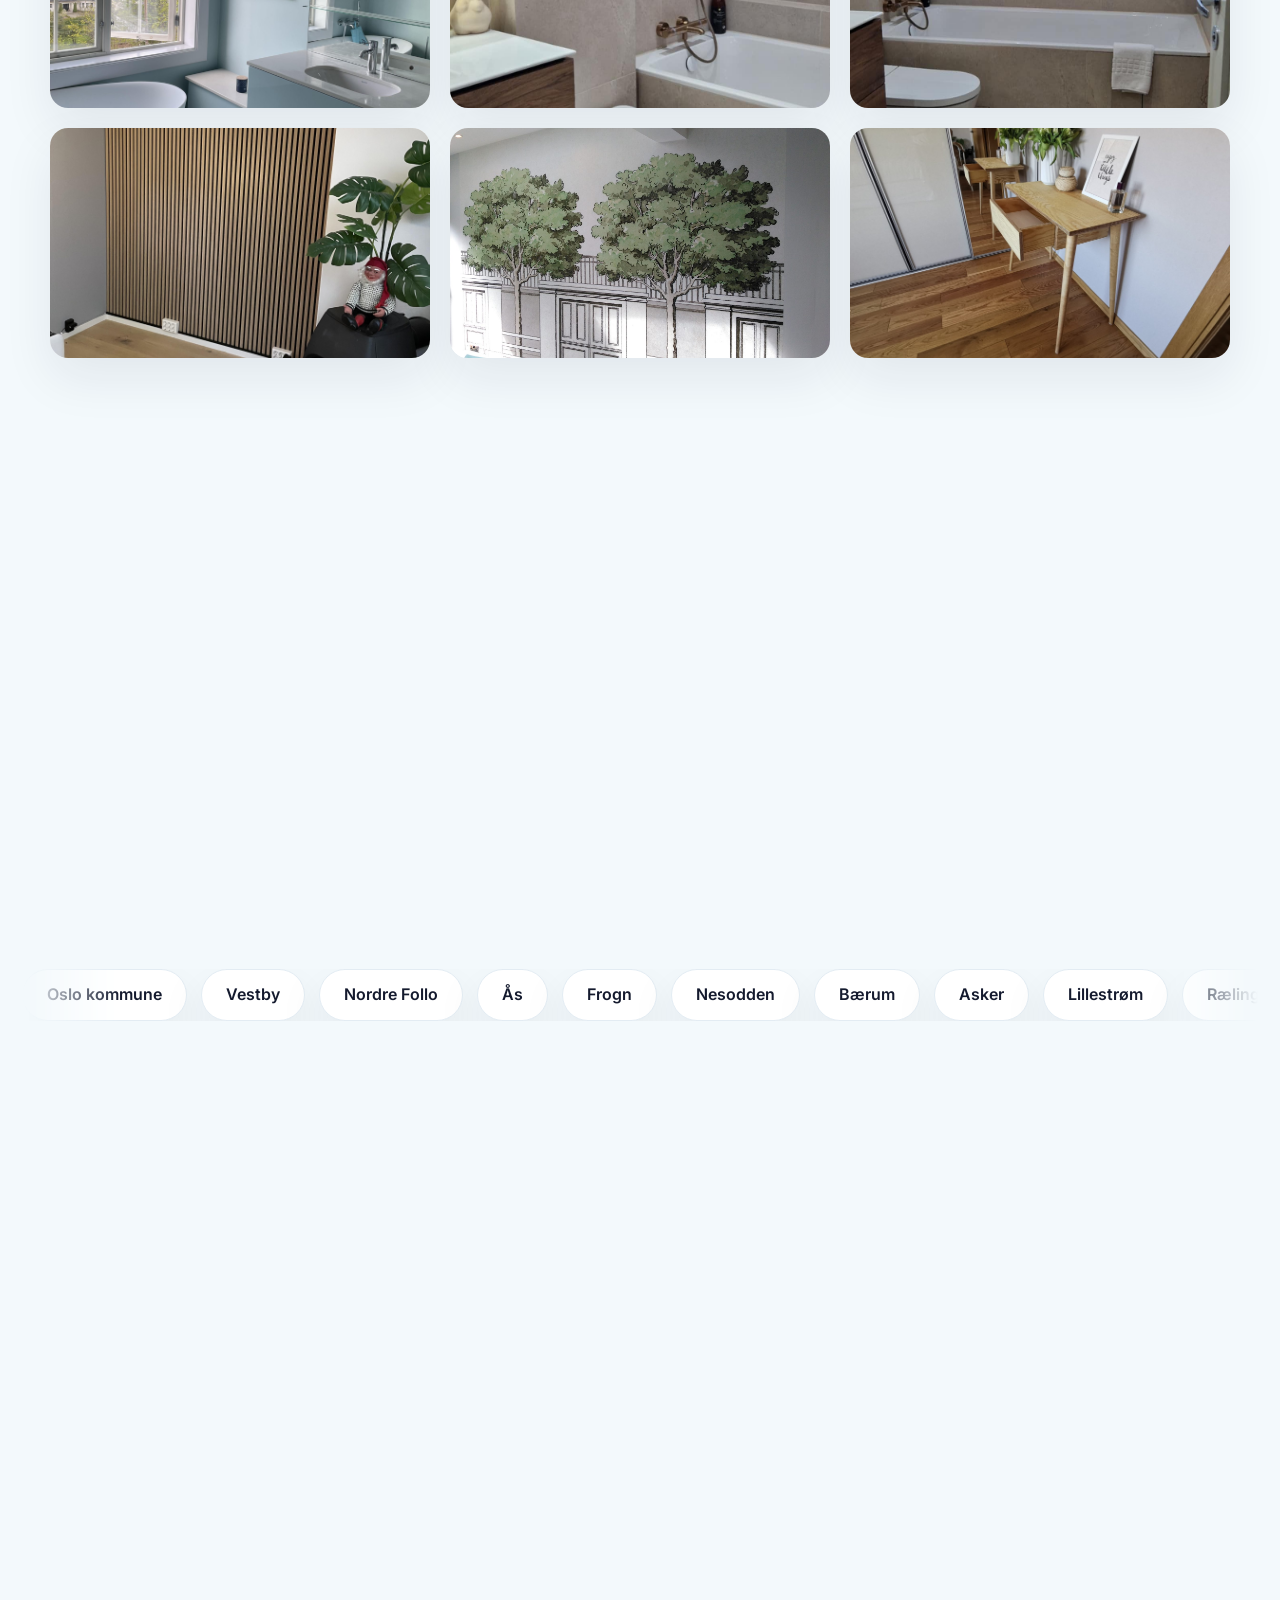
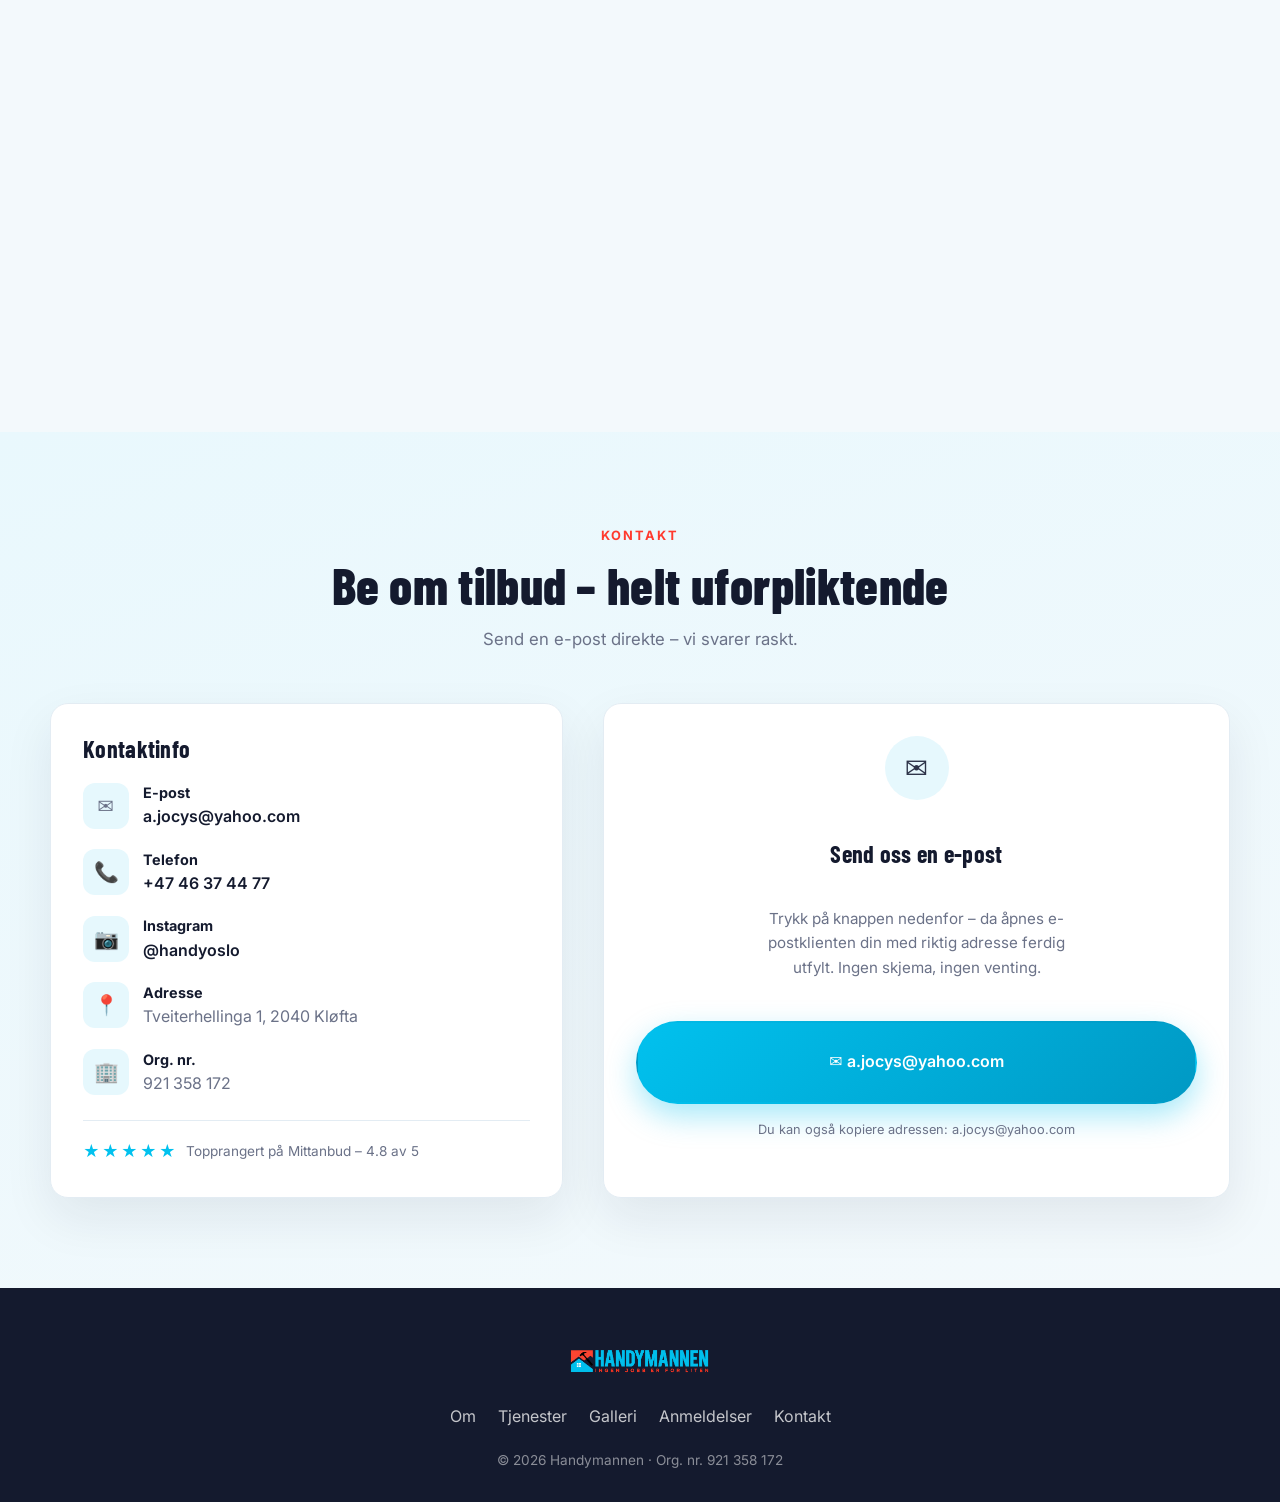
==== commit 5e4e0628: "Use main.png craftsman photo in hero instead of face image" ====
--- a/index.html
+++ b/index.html
@@ -9,7 +9,7 @@
   <!-- Open Graph -->
   <meta property="og:title" content="Handymannen – Håndverker" />
   <meta property="og:description" content="Topprangert håndverker. 108 utførte oppdrag, 4.8 av 5 stjerner (78 evalueringer). Oslo, Akershus & Innlandet." />
-  <meta property="og:image" content="img/handymannen-logo.jpg" />
+  <meta property="og:image" content="img/main.png" />
   <meta property="og:type" content="website" />
 
   <!-- Fonts -->
@@ -89,7 +89,7 @@
       <!-- Hero image -->
       <div class="hero__media" data-reveal="zoom">
         <div class="hero__card">
-          <img src="img/handymannen-logo.jpg" alt="Handymannen" class="hero__img" />
+          <img src="img/main.png" alt="Handymannen" class="hero__img" />
           <div class="hero__cardtag">
             <span class="stars"><span>★</span><span>★</span><span>★</span><span>★</span><span>★</span></span>
             <strong>Handymannen</strong>
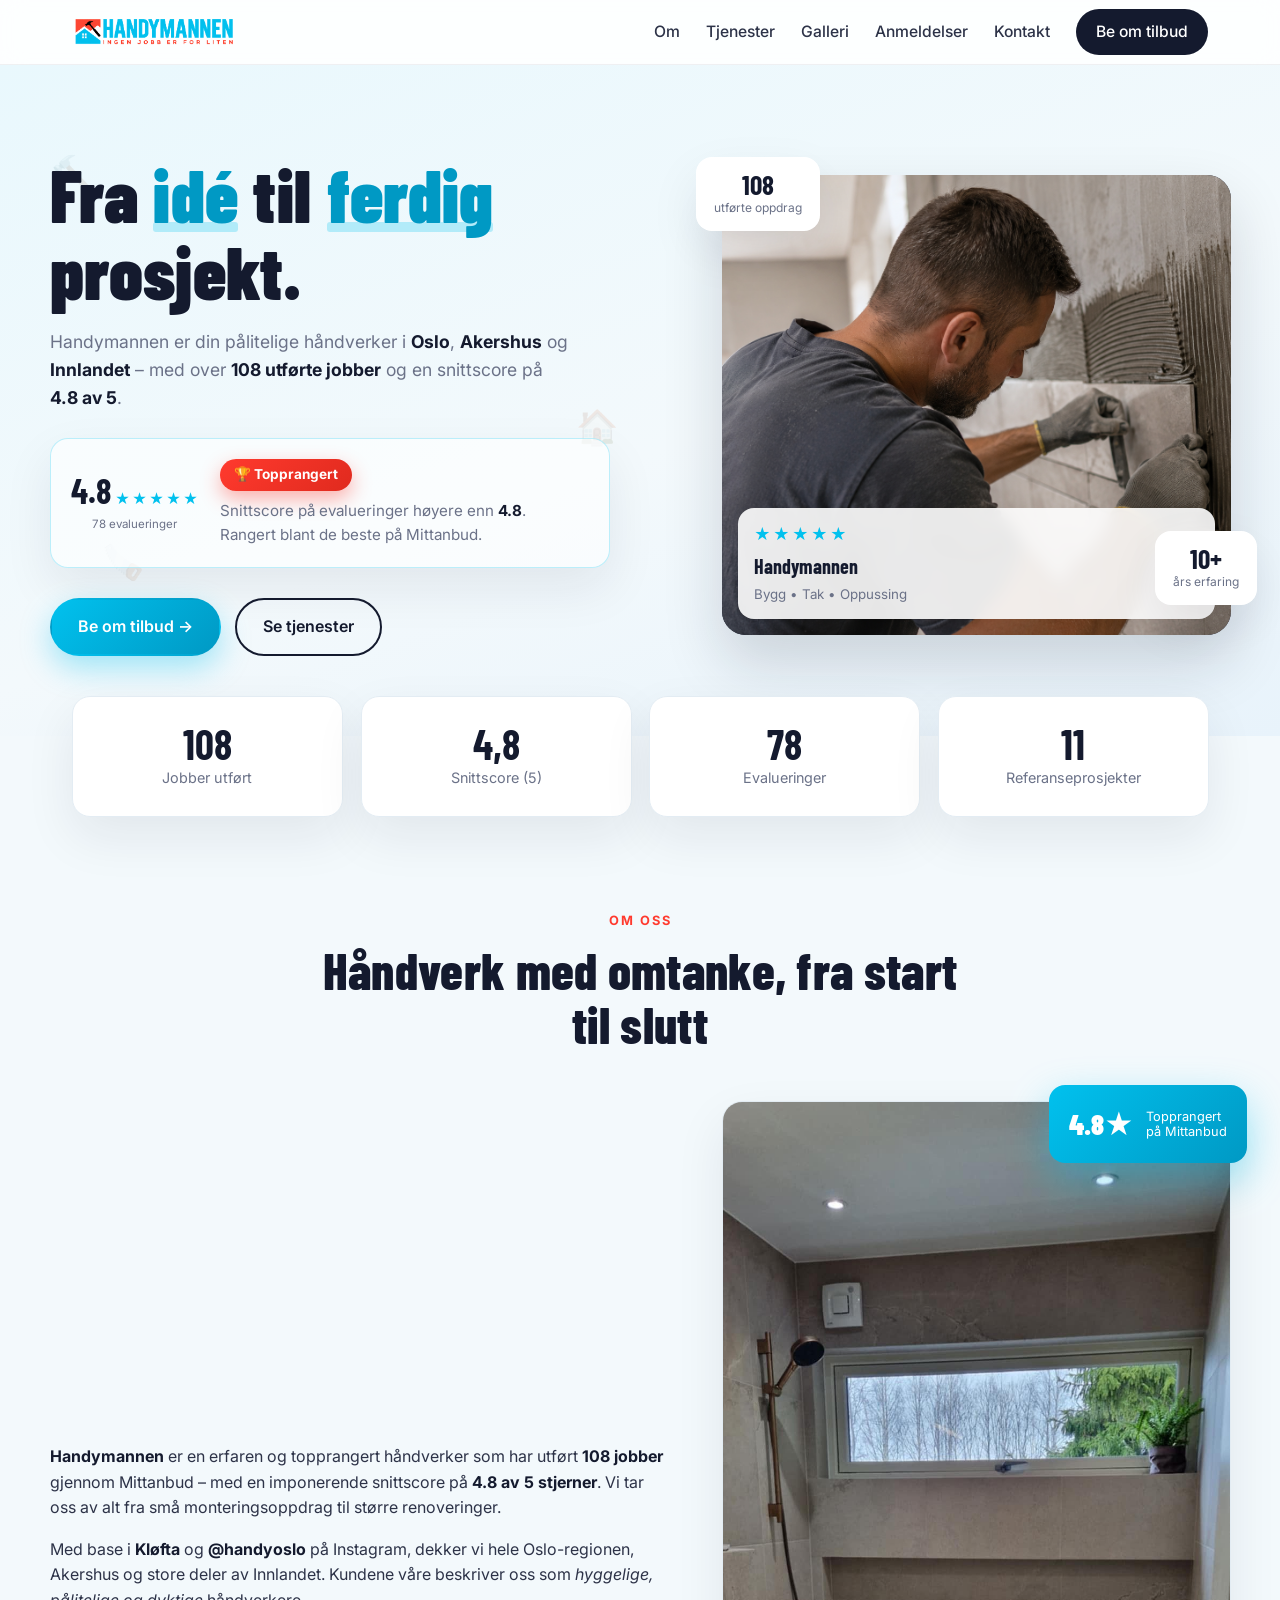
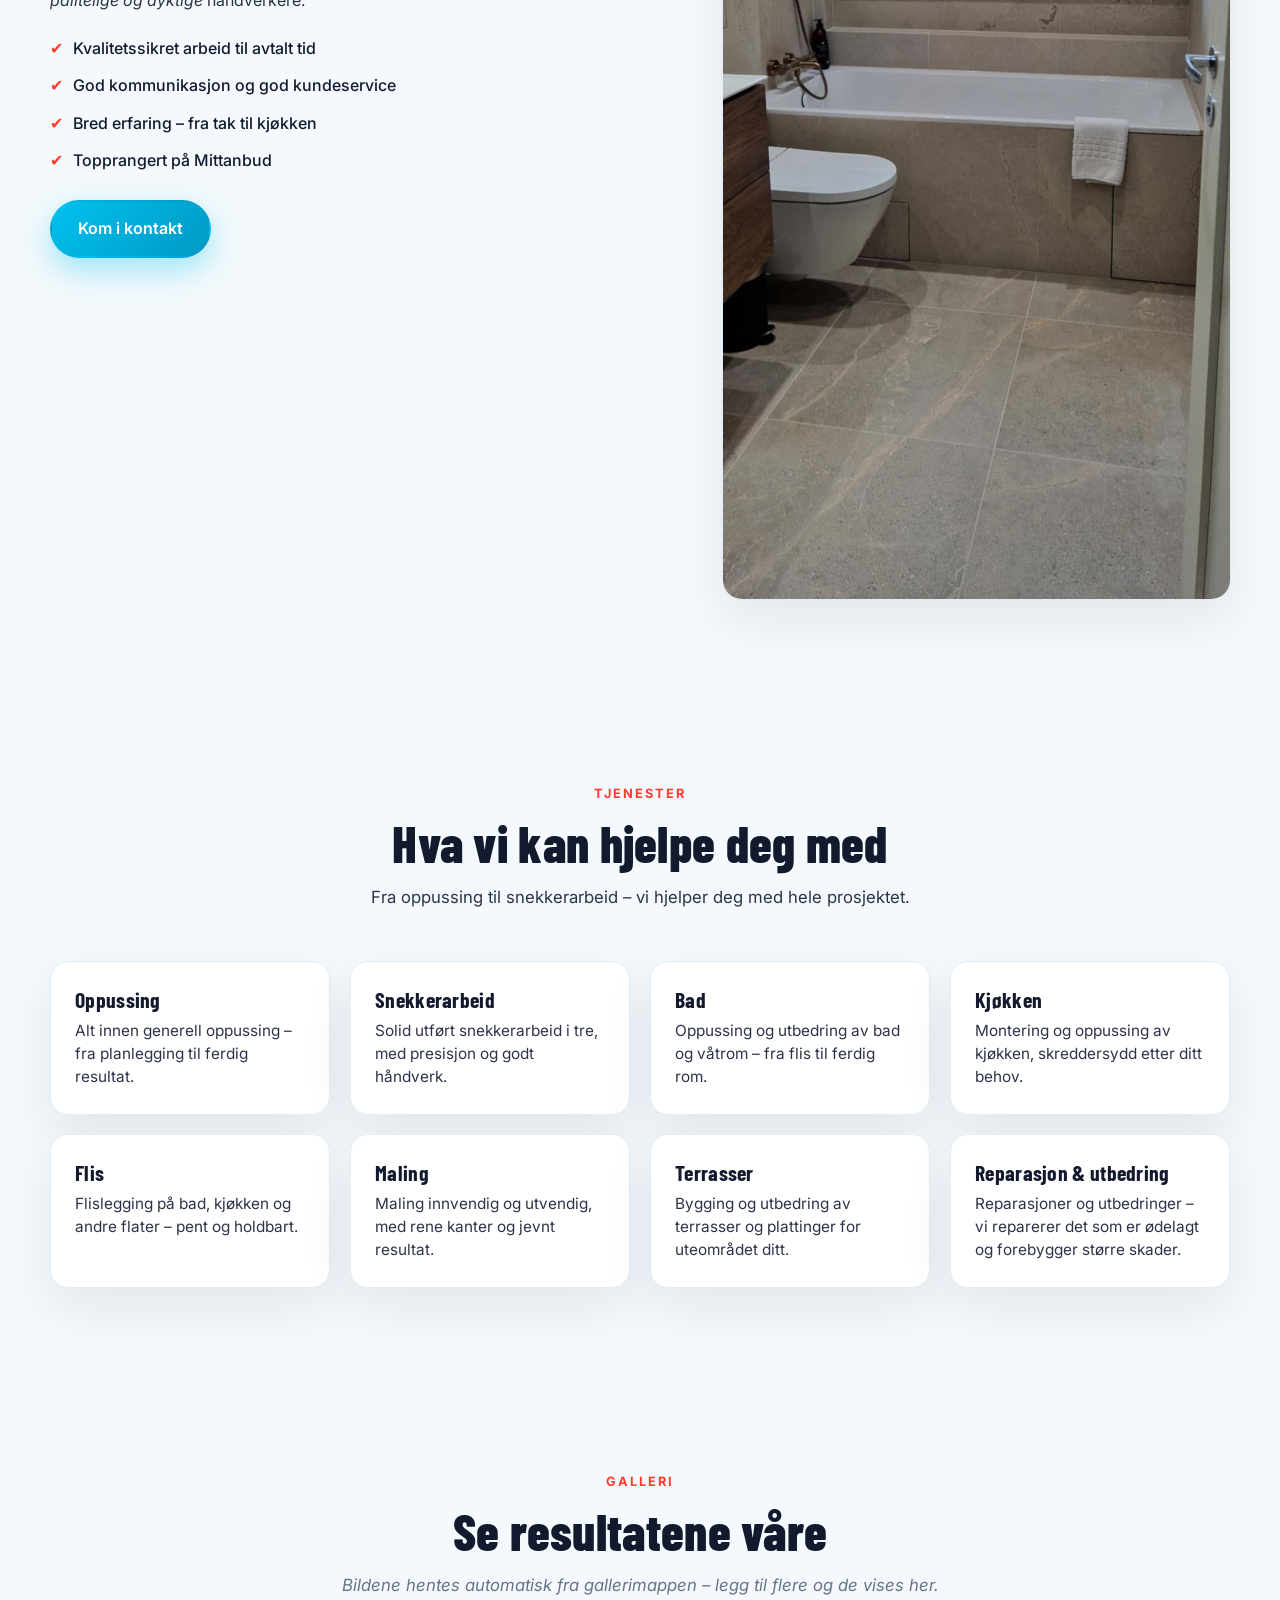
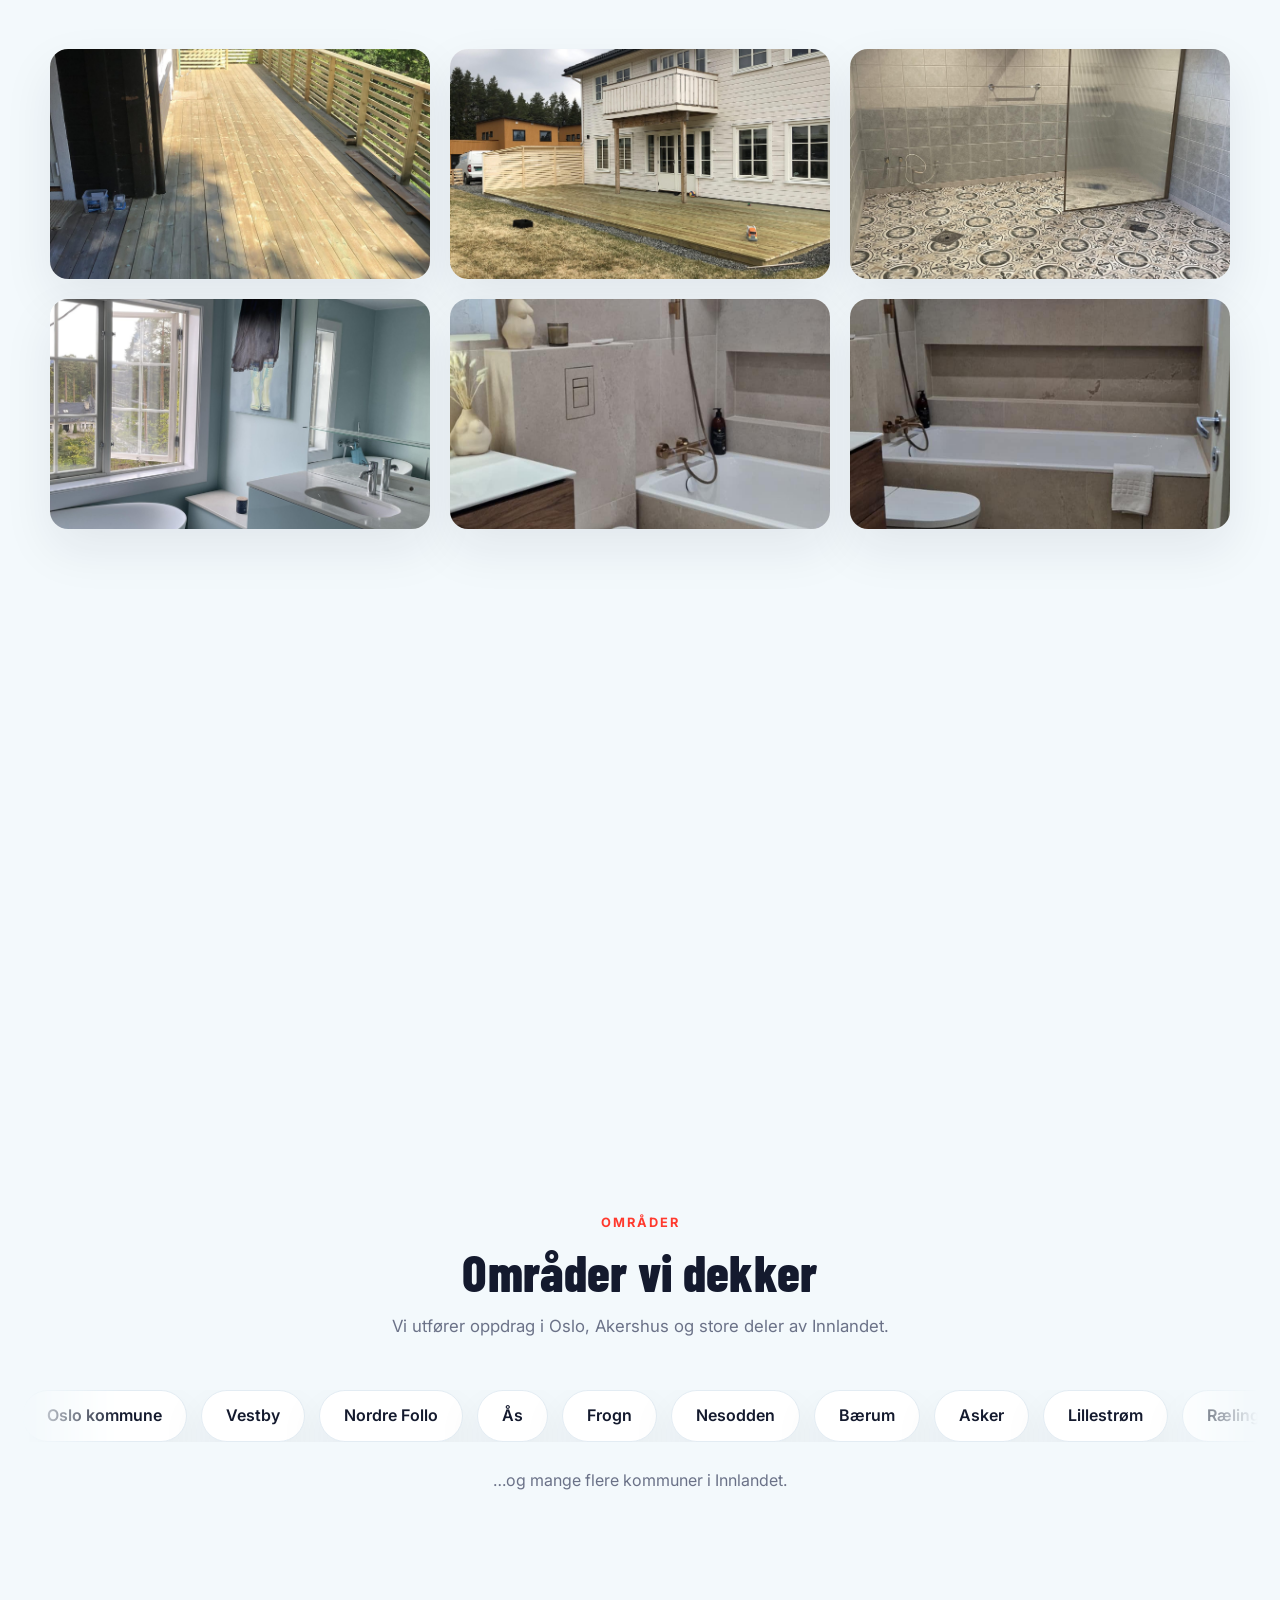
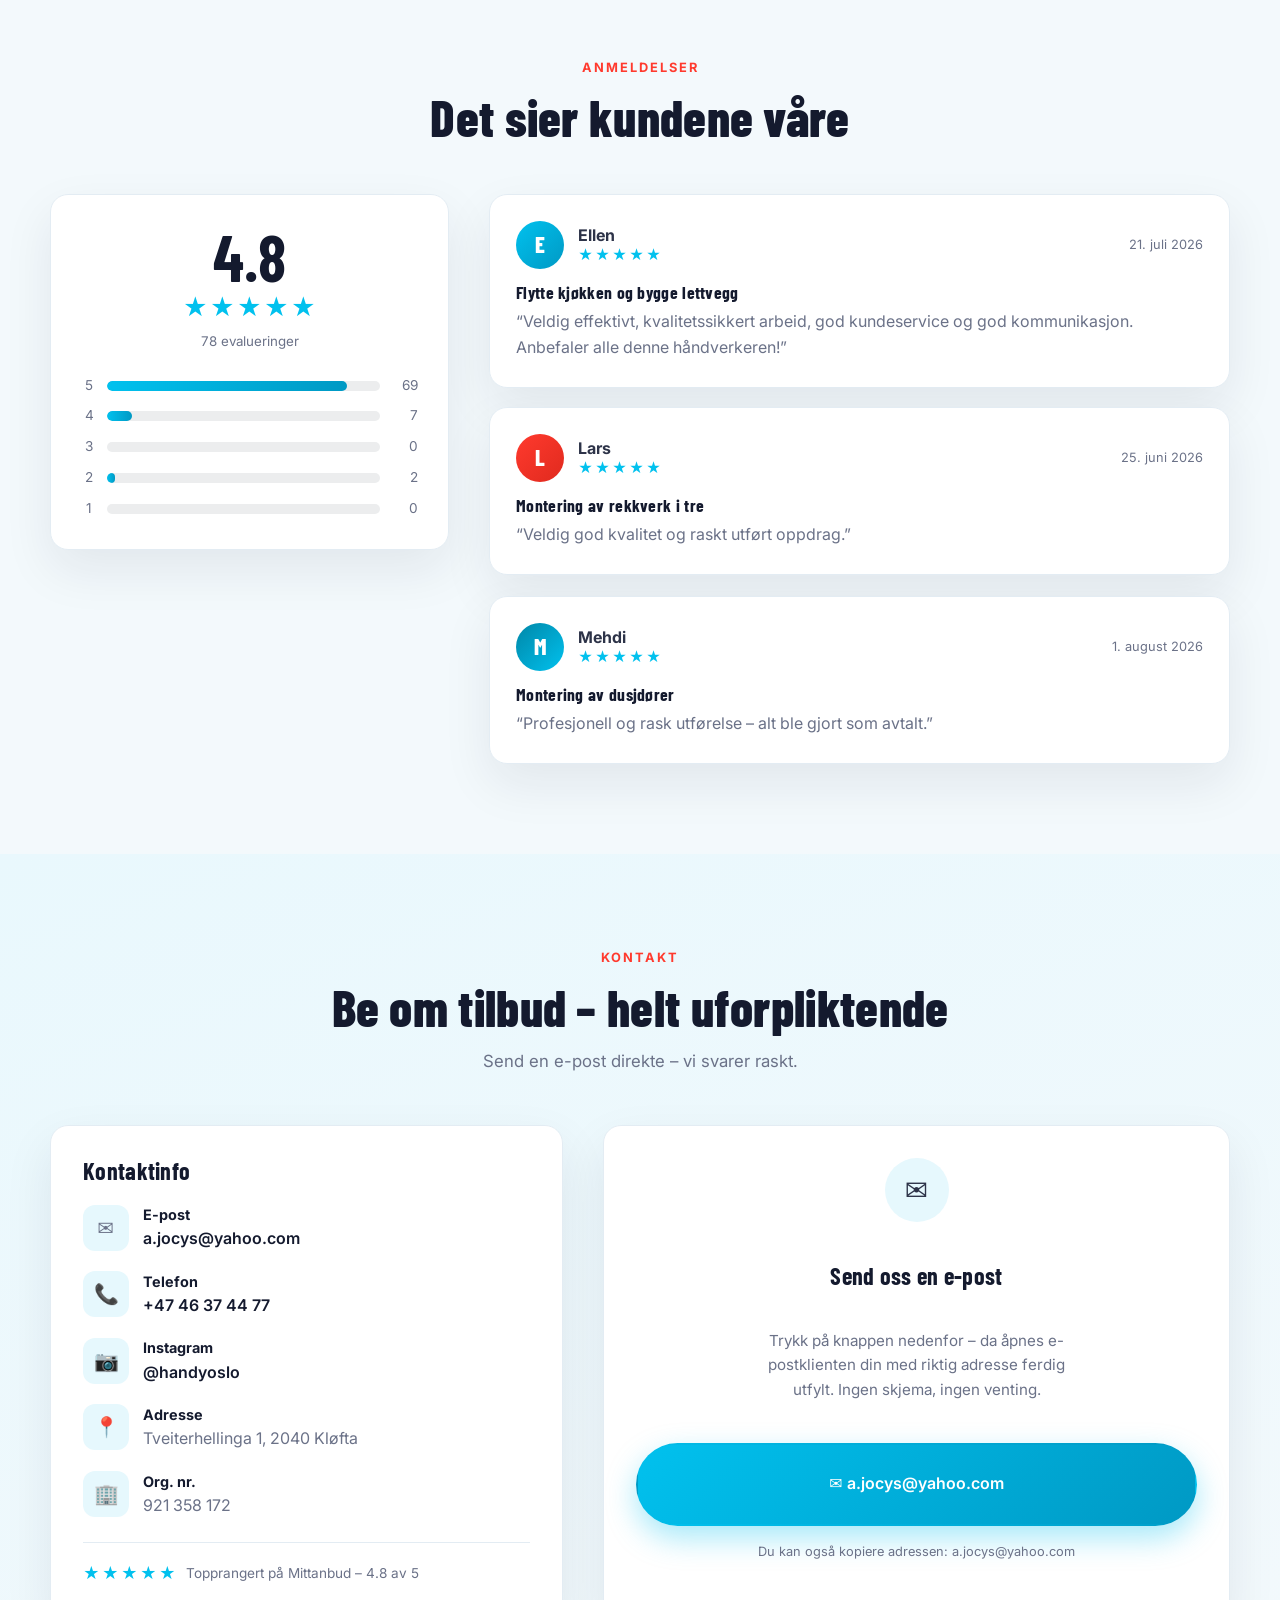
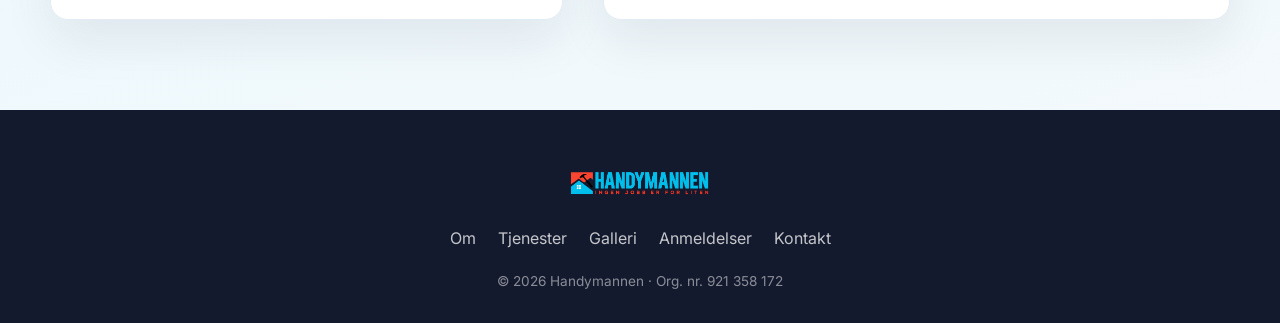
==== commit 7277dc91: "Add password-protected PHP admin panel (login, upload/delete photos, edit all text via content.json)" ====
--- a/index.html
+++ b/index.html
@@ -55,11 +55,11 @@
 
     <div class="hero__inner">
       <div class="hero__content" data-reveal="up">
-        <h1 class="hero__title">
+        <h1 class="hero__title" data-content="hero_title">
           Fra <span class="accent">idé</span> til <span class="accent">ferdig</span> prosjekt.
         </h1>
 
-        <p class="hero__sub">
+        <p class="hero__sub" data-content="hero_sub">
           Handymannen er din pålitelige håndverker i
           <strong>Oslo</strong>, <strong>Akershus</strong> og <strong>Innlandet</strong> – med over
           <strong>108 utførte jobber</strong> og en snittscore på <strong>4.8 av 5</strong>.
@@ -110,59 +110,59 @@
   <section class="stats" id="stats">
     <div class="stats__item" data-reveal="up">
       <strong class="count" data-count="108">0</strong>
-      <span>Jobber utført</span>
+      <span data-content="stat_jobs_label">Jobber utført</span>
     </div>
     <div class="stats__item" data-reveal="up">
       <strong class="count" data-count="4.8" data-decimal="1">0</strong>
-      <span>Snittscore (5)</span>
+      <span data-content="stat_score_label">Snittscore (5)</span>
     </div>
     <div class="stats__item" data-reveal="up">
       <strong class="count" data-count="78">0</strong>
-      <span>Evalueringer</span>
+      <span data-content="stat_evals_label">Evalueringer</span>
     </div>
     <div class="stats__item" data-reveal="up">
       <strong class="count" data-count="11">0</strong>
-      <span>Referanseprosjekter</span>
+      <span data-content="stat_refs_label">Referanseprosjekter</span>
     </div>
   </section>
 
   <!-- ===================== OM ===================== -->
   <section class="section about" id="om">
     <div class="section__head" data-reveal="up">
-      <span class="eyebrow">Om oss</span>
-      <h2>Håndverk med omtanke, fra start til slutt</h2>
+      <span class="eyebrow" data-content="about_eyebrow">Om oss</span>
+      <h2 data-content="about_heading">Håndverk med omtanke, fra start til slutt</h2>
     </div>
 
     <div class="about__grid">
       <div class="about__text" data-reveal="right">
-        <p>
+        <p data-content="about_p1">
           <strong>Handymannen</strong> er en erfaren og topprangert håndverker som har
           utført <strong>108 jobber</strong> gjennom Mittanbud – med en imponerende snittscore på
           <strong>4.8 av 5 stjerner</strong>. Vi tar oss av alt fra små monteringsoppdrag til
           større renoveringer.
         </p>
-        <p>
+        <p data-content="about_p2">
           Med base i <strong>Kløfta</strong> og <strong>@handyoslo</strong> på Instagram, dekker vi
           hele Oslo-regionen, Akershus og store deler av Innlandet. Kundene våre beskriver oss som
           <em>hyggelige, pålitelige og dyktige</em> håndverkere.
         </p>
 
         <ul class="about__list">
-          <li>✔ Kvalitetssikret arbeid til avtalt tid</li>
-          <li>✔ God kommunikasjon og god kundeservice</li>
-          <li>✔ Bred erfaring – fra tak til kjøkken</li>
-          <li>✔ Topprangert på Mittanbud</li>
+          <li data-content="about_li1">✔ Kvalitetssikret arbeid til avtalt tid</li>
+          <li data-content="about_li2">✔ God kommunikasjon og god kundeservice</li>
+          <li data-content="about_li3">✔ Bred erfaring – fra tak til kjøkken</li>
+          <li data-content="about_li4">✔ Topprangert på Mittanbud</li>
         </ul>
 
-        <a href="#kontakt" class="btn btn--primary">Kom i kontakt</a>
+        <a href="#kontakt" class="btn btn--primary" data-content="about_cta">Kom i kontakt</a>
       </div>
 
       <div class="about__visual" data-reveal="left">
         <!-- Bilde av arbeid – fylles automatisk med et tilfeldig galleri-bilde -->
         <img class="about__work" id="aboutWork" src="" alt="Bilde av utført arbeid" />
         <div class="about__badge">
-          <span class="about__badge-num">4.8★</span>
-          <span>Topprangert<br />på Mittanbud</span>
+          <span class="about__badge-num" data-content="about_badge_num">4.8★</span>
+          <span data-content="about_badge_text">Topprangert<br />på Mittanbud</span>
         </div>
       </div>
     </div>
@@ -171,50 +171,50 @@
   <!-- ===================== TJENESTER ===================== -->
   <section class="section services" id="tjenester">
     <div class="section__head" data-reveal="up">
-      <span class="eyebrow">Tjenester</span>
-      <h2>Hva vi kan hjelpe deg med</h2>
-      <p>Fra oppussing til snekkerarbeid – vi hjelper deg med hele prosjektet.</p>
+      <span class="eyebrow" data-content="services_eyebrow">Tjenester</span>
+      <h2 data-content="services_heading">Hva vi kan hjelpe deg med</h2>
+      <p data-content="services_sub">Fra oppussing til snekkerarbeid – vi hjelper deg med hele prosjektet.</p>
     </div>
 
     <div class="services__grid">
       <article class="svc-card" data-reveal="up">
-        <h3 class="svc-card__title">Oppussing</h3>
-        <p class="svc-card__desc">Alt innen generell oppussing – fra planlegging til ferdig resultat.</p>
-      </article>
-
-      <article class="svc-card" data-reveal="up">
-        <h3 class="svc-card__title">Snekkerarbeid</h3>
-        <p class="svc-card__desc">Solid utført snekkerarbeid i tre, med presisjon og godt håndverk.</p>
-      </article>
-
-      <article class="svc-card" data-reveal="up">
-        <h3 class="svc-card__title">Bad</h3>
-        <p class="svc-card__desc">Oppussing og utbedring av bad og våtrom – fra flis til ferdig rom.</p>
-      </article>
-
-      <article class="svc-card" data-reveal="up">
-        <h3 class="svc-card__title">Kjøkken</h3>
-        <p class="svc-card__desc">Montering og oppussing av kjøkken, skreddersydd etter ditt behov.</p>
-      </article>
-
-      <article class="svc-card" data-reveal="up">
-        <h3 class="svc-card__title">Flis</h3>
-        <p class="svc-card__desc">Flislegging på bad, kjøkken og andre flater – pent og holdbart.</p>
-      </article>
-
-      <article class="svc-card" data-reveal="up">
-        <h3 class="svc-card__title">Maling</h3>
-        <p class="svc-card__desc">Maling innvendig og utvendig, med rene kanter og jevnt resultat.</p>
-      </article>
-
-      <article class="svc-card" data-reveal="up">
-        <h3 class="svc-card__title">Terrasser</h3>
-        <p class="svc-card__desc">Bygging og utbedring av terrasser og plattinger for uteområdet ditt.</p>
-      </article>
-
-      <article class="svc-card" data-reveal="up">
-        <h3 class="svc-card__title">Reparasjon & utbedring</h3>
-        <p class="svc-card__desc">Reparasjoner og utbedringer – vi reparerer det som er ødelagt og forebygger større skader.</p>
+        <h3 class="svc-card__title" data-content="svc1_title">Oppussing</h3>
+        <p class="svc-card__desc" data-content="svc1_desc">Alt innen generell oppussing – fra planlegging til ferdig resultat.</p>
+      </article>
+
+      <article class="svc-card" data-reveal="up">
+        <h3 class="svc-card__title" data-content="svc2_title">Snekkerarbeid</h3>
+        <p class="svc-card__desc" data-content="svc2_desc">Solid utført snekkerarbeid i tre, med presisjon og godt håndverk.</p>
+      </article>
+
+      <article class="svc-card" data-reveal="up">
+        <h3 class="svc-card__title" data-content="svc3_title">Bad</h3>
+        <p class="svc-card__desc" data-content="svc3_desc">Oppussing og utbedring av bad og våtrom – fra flis til ferdig rom.</p>
+      </article>
+
+      <article class="svc-card" data-reveal="up">
+        <h3 class="svc-card__title" data-content="svc4_title">Kjøkken</h3>
+        <p class="svc-card__desc" data-content="svc4_desc">Montering og oppussing av kjøkken, skreddersydd etter ditt behov.</p>
+      </article>
+
+      <article class="svc-card" data-reveal="up">
+        <h3 class="svc-card__title" data-content="svc5_title">Flis</h3>
+        <p class="svc-card__desc" data-content="svc5_desc">Flislegging på bad, kjøkken og andre flater – pent og holdbart.</p>
+      </article>
+
+      <article class="svc-card" data-reveal="up">
+        <h3 class="svc-card__title" data-content="svc6_title">Maling</h3>
+        <p class="svc-card__desc" data-content="svc6_desc">Maling innvendig og utvendig, med rene kanter og jevnt resultat.</p>
+      </article>
+
+      <article class="svc-card" data-reveal="up">
+        <h3 class="svc-card__title" data-content="svc7_title">Terrasser</h3>
+        <p class="svc-card__desc" data-content="svc7_desc">Bygging og utbedring av terrasser og plattinger for uteområdet ditt.</p>
+      </article>
+
+      <article class="svc-card" data-reveal="up">
+        <h3 class="svc-card__title" data-content="svc8_title">Reparasjon & utbedring</h3>
+        <p class="svc-card__desc" data-content="svc8_desc">Reparasjoner og utbedringer – vi reparerer det som er ødelagt og forebygger større skader.</p>
       </article>
     </div>
   </section>
@@ -222,9 +222,9 @@
   <!-- ===================== GALLERI ===================== -->
   <section class="section gallery" id="galleri">
     <div class="section__head" data-reveal="up">
-      <span class="eyebrow">Galleri</span>
-      <h2>Se resultatene våre</h2>
-      <p><em>Bildene hentes automatisk fra gallerimappen – legg til flere og de vises her.</em></p>
+      <span class="eyebrow" data-content="gallery_eyebrow">Galleri</span>
+      <h2 data-content="gallery_heading">Se resultatene våre</h2>
+      <p data-content="gallery_sub"><em>Bildene hentes automatisk fra gallerimappen – legg til flere og de vises her.</em></p>
     </div>
 
     <div class="gallery__grid" id="galleryGrid"></div>
@@ -233,9 +233,9 @@
   <!-- ===================== OMRÅDER ===================== -->
   <section class="section areas" id="omrader">
     <div class="section__head" data-reveal="up">
-      <span class="eyebrow">Områder</span>
-      <h2>Områder vi dekker</h2>
-      <p>Vi utfører oppdrag i Oslo, Akershus og store deler av Innlandet.</p>
+      <span class="eyebrow" data-content="areas_eyebrow">Områder</span>
+      <h2 data-content="areas_heading">Områder vi dekker</h2>
+      <p data-content="areas_sub">Vi utfører oppdrag i Oslo, Akershus og store deler av Innlandet.</p>
     </div>
 
     <div class="areas__marquee" aria-hidden="true">
@@ -269,14 +269,14 @@
       </div>
     </div>
 
-    <p class="areas__more" data-reveal="up">…og mange flere kommuner i Innlandet.</p>
+    <p class="areas__more" data-reveal="up" data-content="areas_more">…og mange flere kommuner i Innlandet.</p>
   </section>
 
   <!-- ===================== ANMELDELSER ===================== -->
   <section class="section reviews" id="anmeldelser">
     <div class="section__head" data-reveal="up">
-      <span class="eyebrow">Anmeldelser</span>
-      <h2>Det sier kundene våre</h2>
+      <span class="eyebrow" data-content="reviews_eyebrow">Anmeldelser</span>
+      <h2 data-content="reviews_heading">Det sier kundene våre</h2>
     </div>
 
     <div class="reviews__grid">
@@ -285,7 +285,7 @@
         <div class="rev-sum__score">
           <strong>4.8</strong>
           <span class="stars stars--lg"><span>★</span><span>★</span><span>★</span><span>★</span><span>★</span></span>
-          <small>78 evalueringer</small>
+          <small data-content="rev_sum_note">78 evalueringer</small>
         </div>
         <div class="rev-bars">
           <div class="bar"><span class="bar__lbl">5</span><span class="bar__trk"><i style="--w:88%"></i></span><span class="bar__n">69</span></div>
@@ -302,39 +302,39 @@
           <div class="rev__head">
             <span class="rev__avatar">E</span>
             <div>
-              <strong>Ellen</strong>
+              <strong data-content="rev1_name">Ellen</strong>
               <span class="stars stars--sm"><span>★</span><span>★</span><span>★</span><span>★</span><span>★</span></span>
             </div>
-            <small>21. juli 2026</small>
-          </div>
-          <h4>Flytte kjøkken og bygge lettvegg</h4>
-          <p>“Veldig effektivt, kvalitetssikkert arbeid, god kundeservice og god kommunikasjon. Anbefaler alle denne håndverkeren!”</p>
+            <small data-content="rev1_date">21. juli 2026</small>
+          </div>
+          <h4 data-content="rev1_title">Flytte kjøkken og bygge lettvegg</h4>
+          <p data-content="rev1_text">“Veldig effektivt, kvalitetssikkert arbeid, god kundeservice og god kommunikasjon. Anbefaler alle denne håndverkeren!”</p>
         </article>
 
         <article class="rev" data-reveal="right">
           <div class="rev__head">
             <span class="rev__avatar">L</span>
             <div>
-              <strong>Lars</strong>
+              <strong data-content="rev2_name">Lars</strong>
               <span class="stars stars--sm"><span>★</span><span>★</span><span>★</span><span>★</span><span>★</span></span>
             </div>
-            <small>25. juni 2026</small>
-          </div>
-          <h4>Montering av rekkverk i tre</h4>
-          <p>“Veldig god kvalitet og raskt utført oppdrag.”</p>
+            <small data-content="rev2_date">25. juni 2026</small>
+          </div>
+          <h4 data-content="rev2_title">Montering av rekkverk i tre</h4>
+          <p data-content="rev2_text">“Veldig god kvalitet og raskt utført oppdrag.”</p>
         </article>
 
         <article class="rev" data-reveal="right">
           <div class="rev__head">
             <span class="rev__avatar">M</span>
             <div>
-              <strong>Mehdi</strong>
+              <strong data-content="rev3_name">Mehdi</strong>
               <span class="stars stars--sm"><span>★</span><span>★</span><span>★</span><span>★</span><span>★</span></span>
             </div>
-            <small>1. august 2026</small>
-          </div>
-          <h4>Montering av dusjdører</h4>
-          <p>“Profesjonell og rask utførelse – alt ble gjort som avtalt.”</p>
+            <small data-content="rev3_date">1. august 2026</small>
+          </div>
+          <h4 data-content="rev3_title">Montering av dusjdører</h4>
+          <p data-content="rev3_text">“Profesjonell og rask utførelse – alt ble gjort som avtalt.”</p>
         </article>
       </div>
     </div>
@@ -343,54 +343,54 @@
   <!-- ===================== KONTAKT ===================== -->
   <section class="section contact" id="kontakt">
     <div class="section__head" data-reveal="up">
-      <span class="eyebrow">Kontakt</span>
-      <h2>Be om tilbud – helt uforpliktende</h2>
-      <p>Send en e-post direkte – vi svarer raskt.</p>
+      <span class="eyebrow" data-content="contact_eyebrow">Kontakt</span>
+      <h2 data-content="contact_heading">Be om tilbud – helt uforpliktende</h2>
+      <p data-content="contact_sub">Send en e-post direkte – vi svarer raskt.</p>
     </div>
 
     <div class="contact__grid">
       <div class="contact__card" data-reveal="up">
-        <h3>Kontaktinfo</h3>
+        <h3 data-content="contact_info_title">Kontaktinfo</h3>
         <ul class="contact__list">
           <li>
             <span class="contact__icon">✉️</span>
-            <div><strong>E-post</strong><a href="mailto:a.jocys@yahoo.com">a.jocys@yahoo.com</a></div>
+            <div><strong data-content="contact_email_label">E-post</strong><a href="mailto:a.jocys@yahoo.com" data-content="contact_email_value">a.jocys@yahoo.com</a></div>
           </li>
           <li>
             <span class="contact__icon">📞</span>
-            <div><strong>Telefon</strong><a href="tel:+4746374477">+47 46 37 44 77</a></div>
+            <div><strong data-content="contact_phone_label">Telefon</strong><a href="tel:+4746374477" data-content="contact_phone_value">+47 46 37 44 77</a></div>
           </li>
           <li>
             <span class="contact__icon">📷</span>
-            <div><strong>Instagram</strong><a href="https://instagram.com/handyoslo" target="_blank" rel="noopener">@handyoslo</a></div>
+            <div><strong data-content="contact_insta_label">Instagram</strong><a href="https://instagram.com/handyoslo" target="_blank" rel="noopener" data-content="contact_insta_value">@handyoslo</a></div>
           </li>
           <li>
             <span class="contact__icon">📍</span>
-            <div><strong>Adresse</strong><span>Tveiterhellinga 1, 2040 Kløfta</span></div>
+            <div><strong data-content="contact_addr_label">Adresse</strong><span data-content="contact_addr_value">Tveiterhellinga 1, 2040 Kløfta</span></div>
           </li>
           <li>
             <span class="contact__icon">🏢</span>
-            <div><strong>Org. nr.</strong><span>921 358 172</span></div>
+            <div><strong data-content="contact_org_label">Org. nr.</strong><span data-content="contact_org_value">921 358 172</span></div>
           </li>
         </ul>
         <div class="contact__hint">
           <span class="stars"><span>★</span><span>★</span><span>★</span><span>★</span><span>★</span></span>
-          <span>Topprangert på Mittanbud – 4.8 av 5</span>
+          <span data-content="contact_hint">Topprangert på Mittanbud – 4.8 av 5</span>
         </div>
       </div>
 
       <!-- E-post – åpner e-postklienten direkte (mailto) -->
       <div class="contact__form" data-reveal="up" id="emailCard">
         <div class="email__ico" aria-hidden="true">✉️</div>
-        <h3>Send oss en e-post</h3>
-        <p class="email__lead">
+        <h3 data-content="emailcard_heading">Send oss en e-post</h3>
+        <p class="email__lead" data-content="emailcard_lead">
           Trykk på knappen nedenfor – da åpnes e-postklienten din med riktig adresse
           ferdig utfylt. Ingen skjema, ingen venting.
         </p>
-        <a href="mailto:a.jocys@yahoo.com?subject=Be%20om%20tilbud%20%E2%80%93%20Handymannen" class="btn btn--primary btn--block">
+        <a href="mailto:a.jocys@yahoo.com?subject=Be%20om%20tilbud%20%E2%80%93%20Handymannen" class="btn btn--primary btn--block" data-content="emailcard_btn">
           ✉️ a.jocys@yahoo.com
         </a>
-        <p class="form__note">Du kan også kopiere adressen: a.jocys@yahoo.com</p>
+        <p class="form__note" data-content="emailcard_note">Du kan også kopiere adressen: a.jocys@yahoo.com</p>
       </div>
     </div>
   </section>
@@ -408,7 +408,7 @@
         <a href="#anmeldelser">Anmeldelser</a>
         <a href="#kontakt">Kontakt</a>
       </nav>
-      <p class="footer__copy">© <span id="year"></span> Handymannen · Org. nr. 921 358 172</p>
+      <p class="footer__copy">© <span id="year"></span> <span data-content="footer_copy">Handymannen · Org. nr. 921 358 172</span></p>
     </div>
   </footer>
 
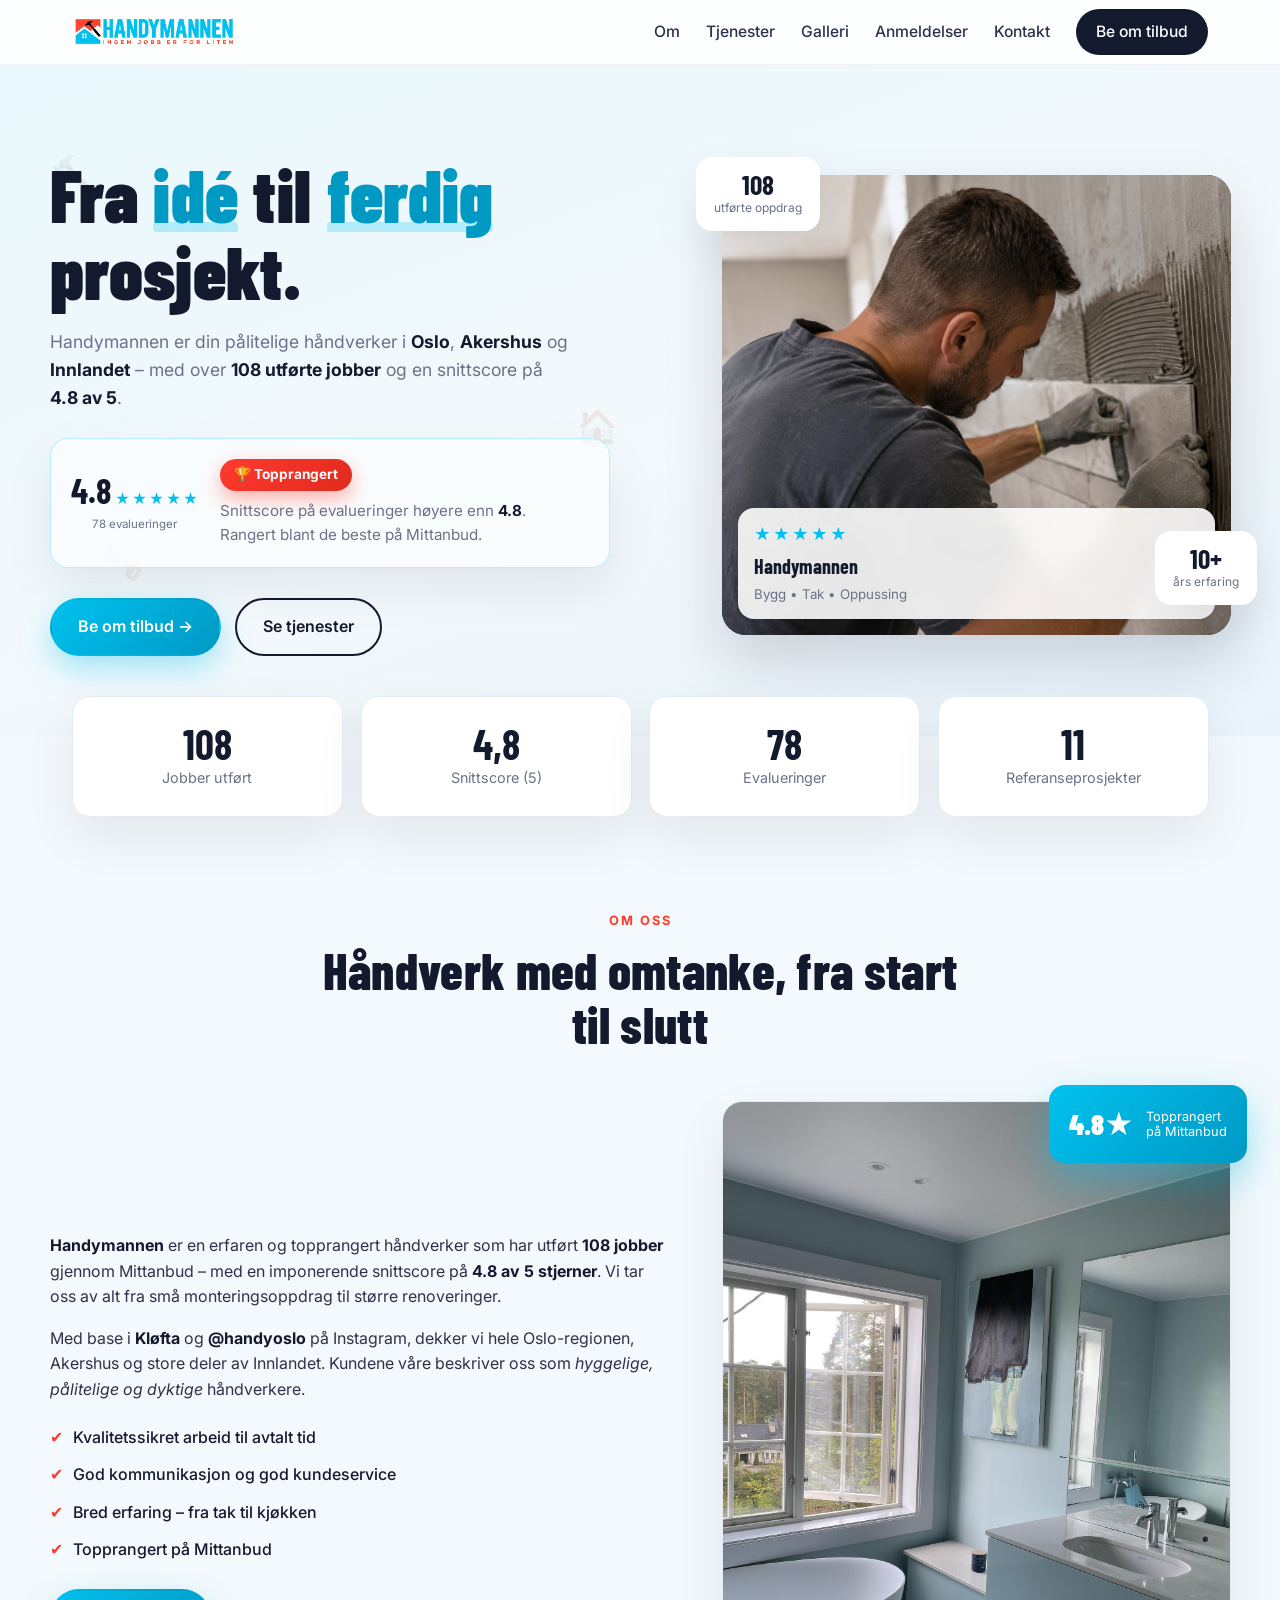
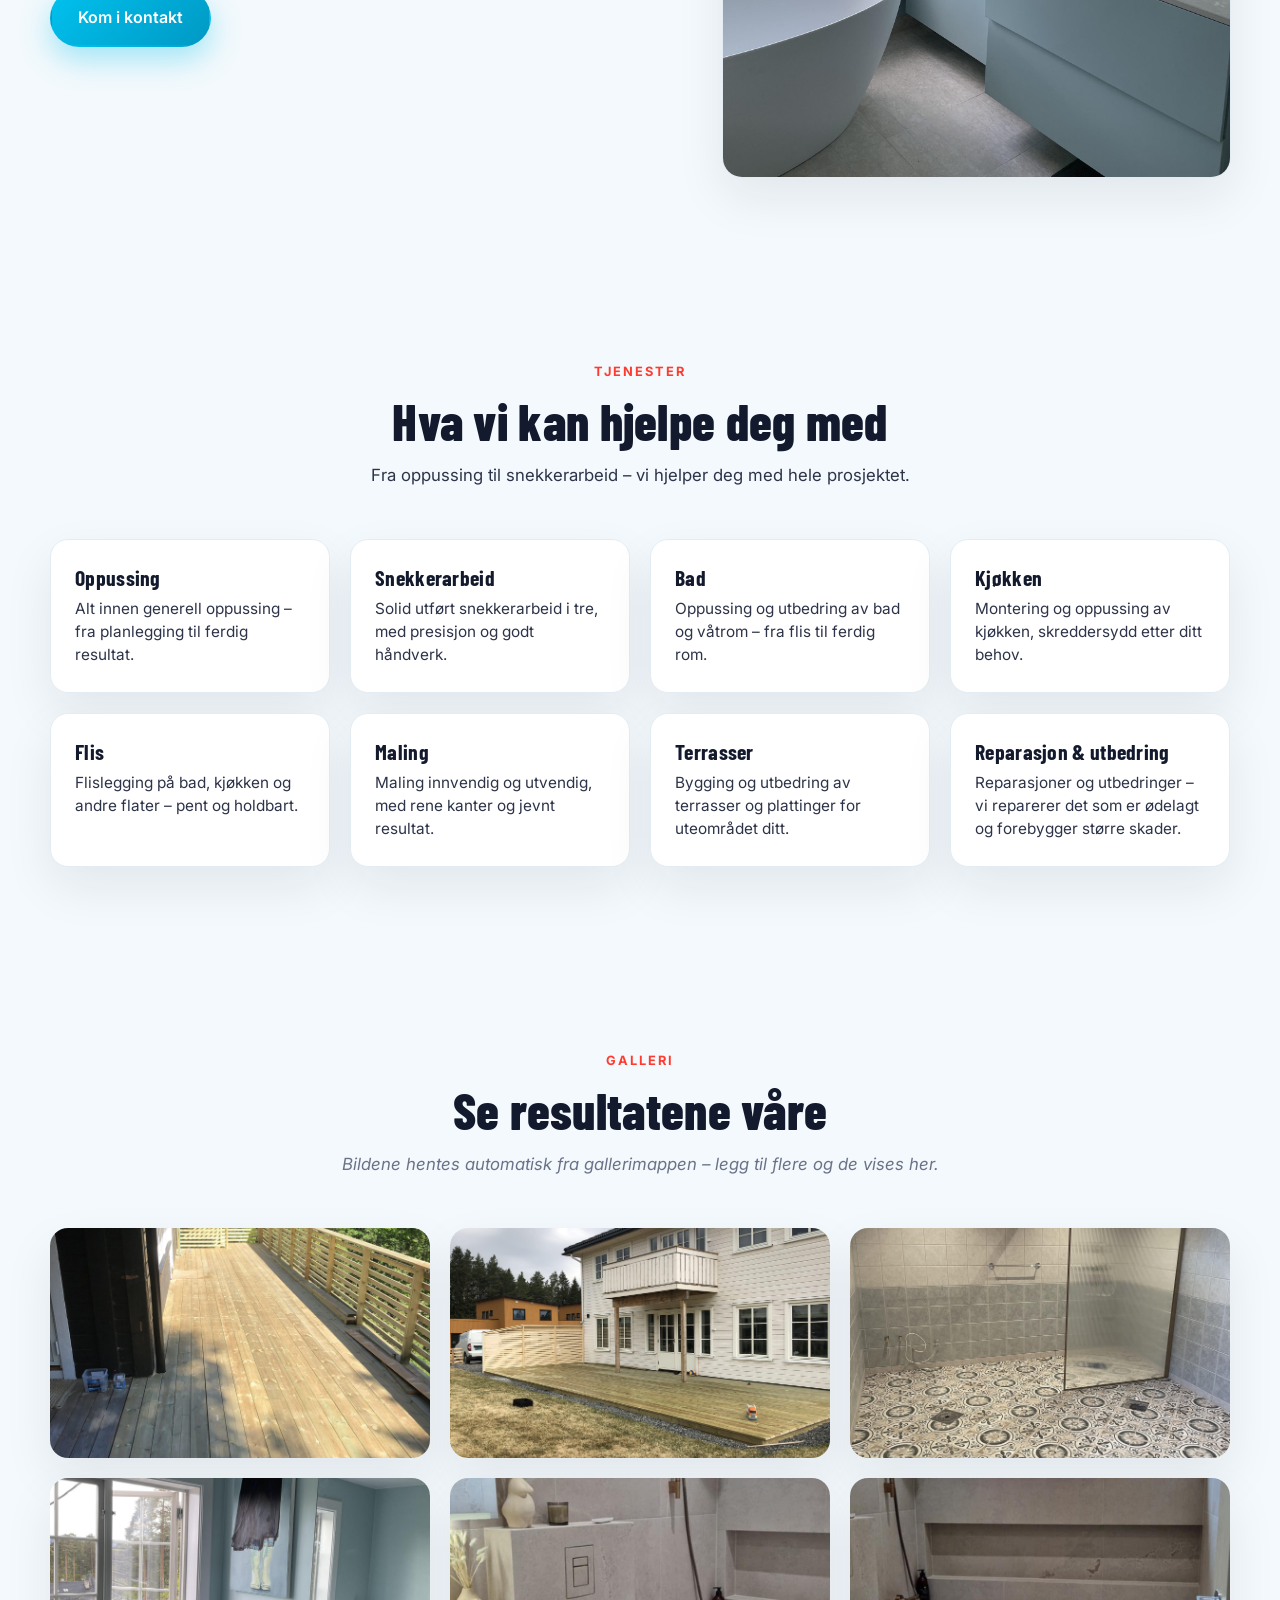
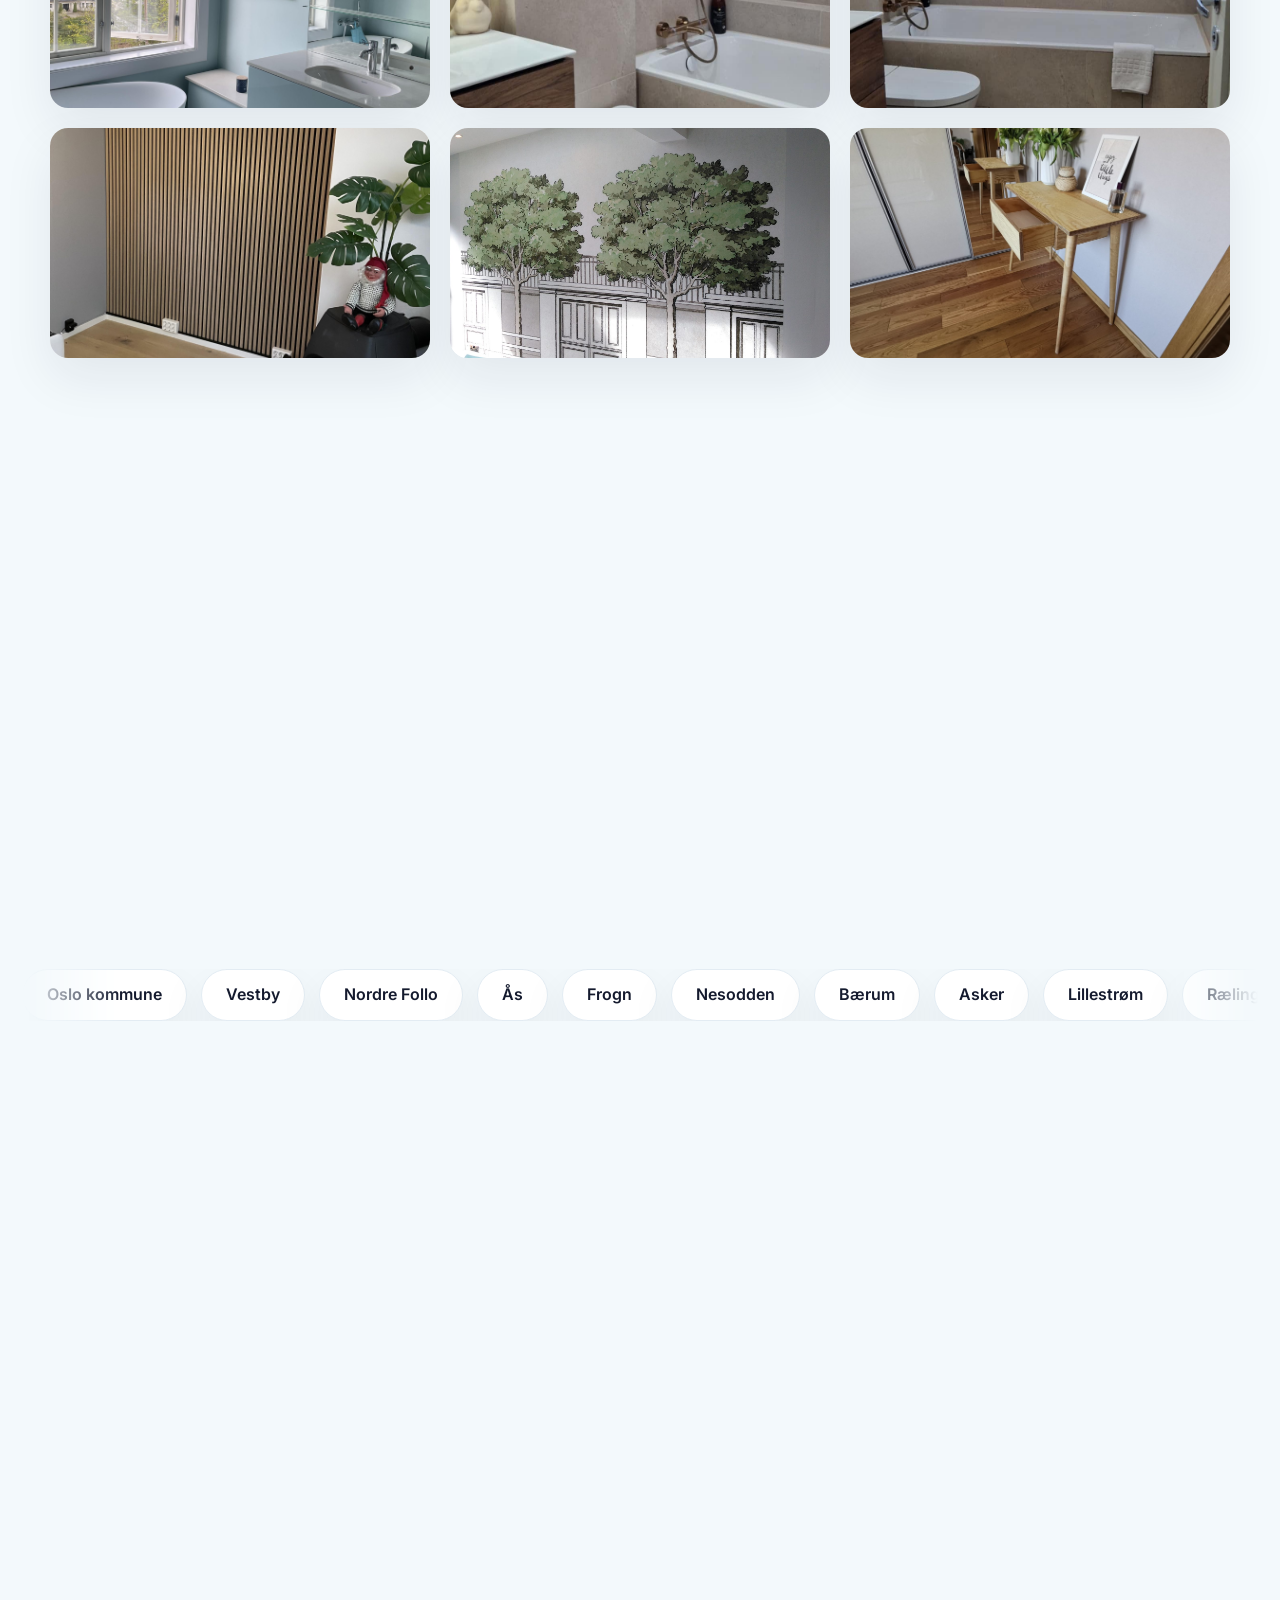
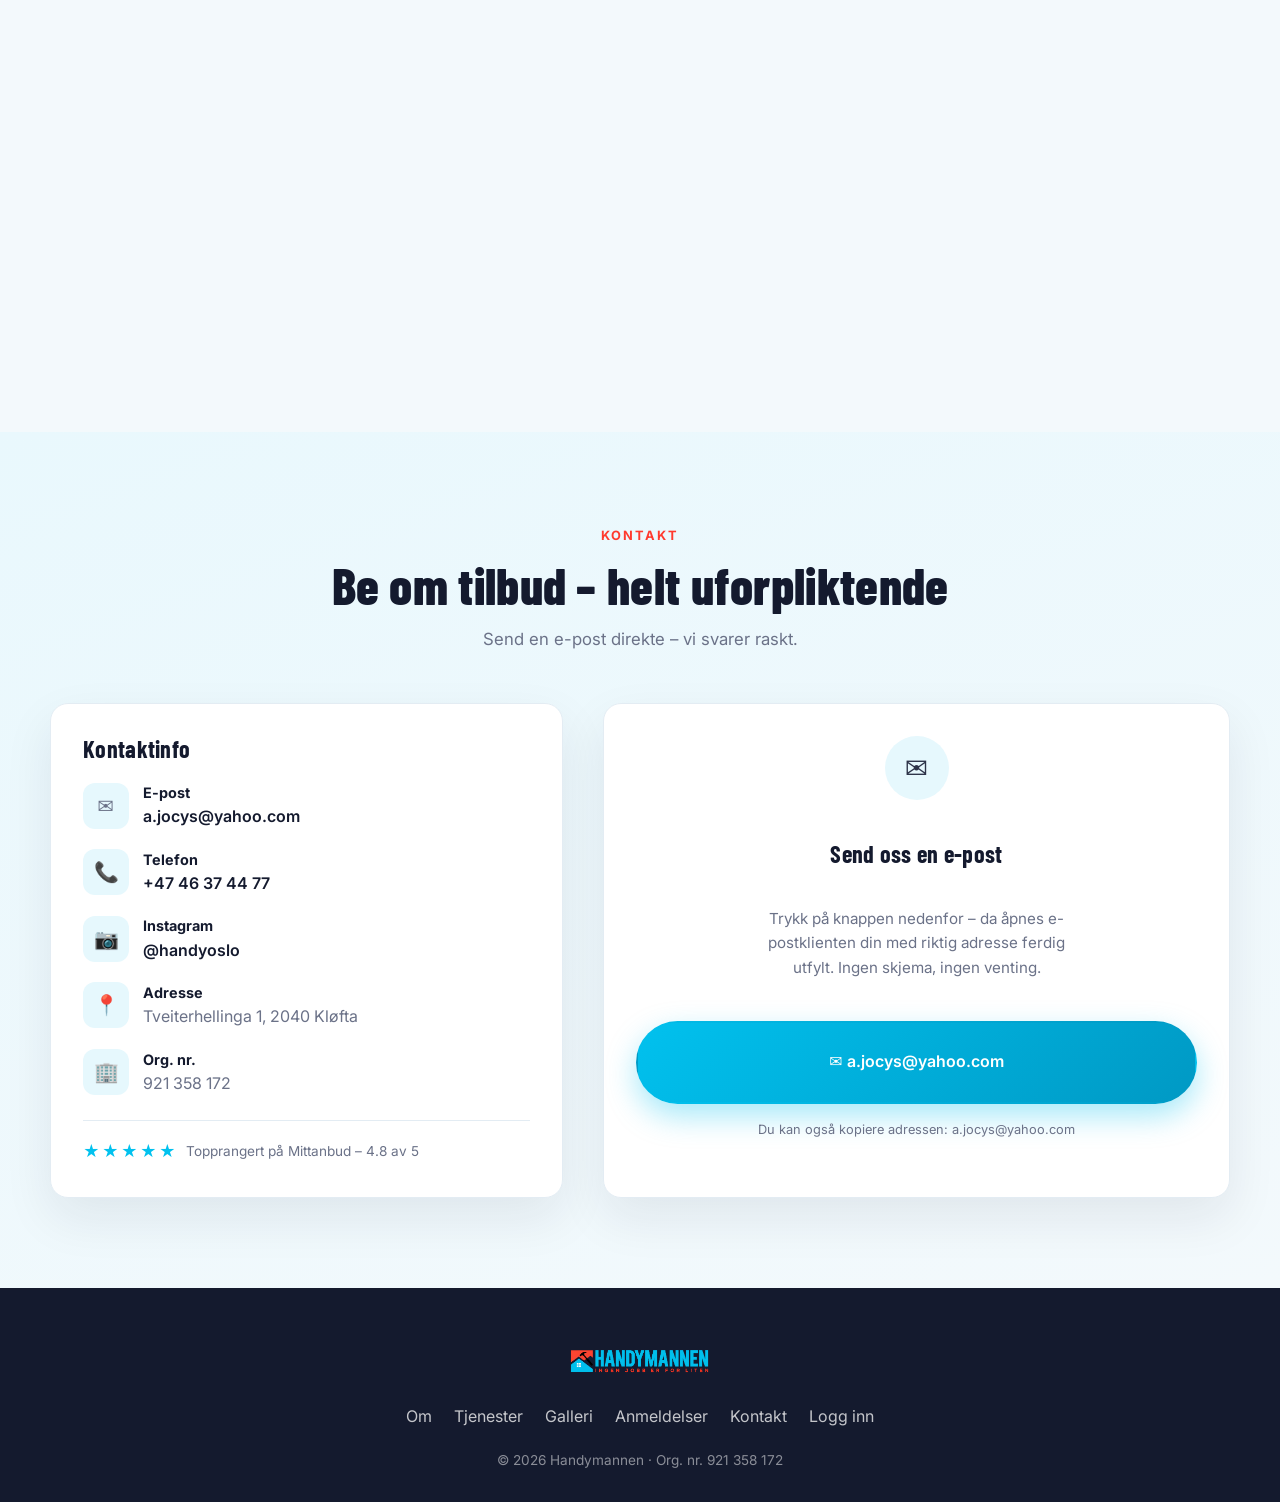
==== commit 7f4d6bc2: "Add login link to footer next to kontakt" ====
--- a/index.html
+++ b/index.html
@@ -407,6 +407,7 @@
         <a href="#galleri">Galleri</a>
         <a href="#anmeldelser">Anmeldelser</a>
         <a href="#kontakt">Kontakt</a>
+        <a href="admin/">Logg inn</a>
       </nav>
       <p class="footer__copy">© <span id="year"></span> <span data-content="footer_copy">Handymannen · Org. nr. 921 358 172</span></p>
     </div>
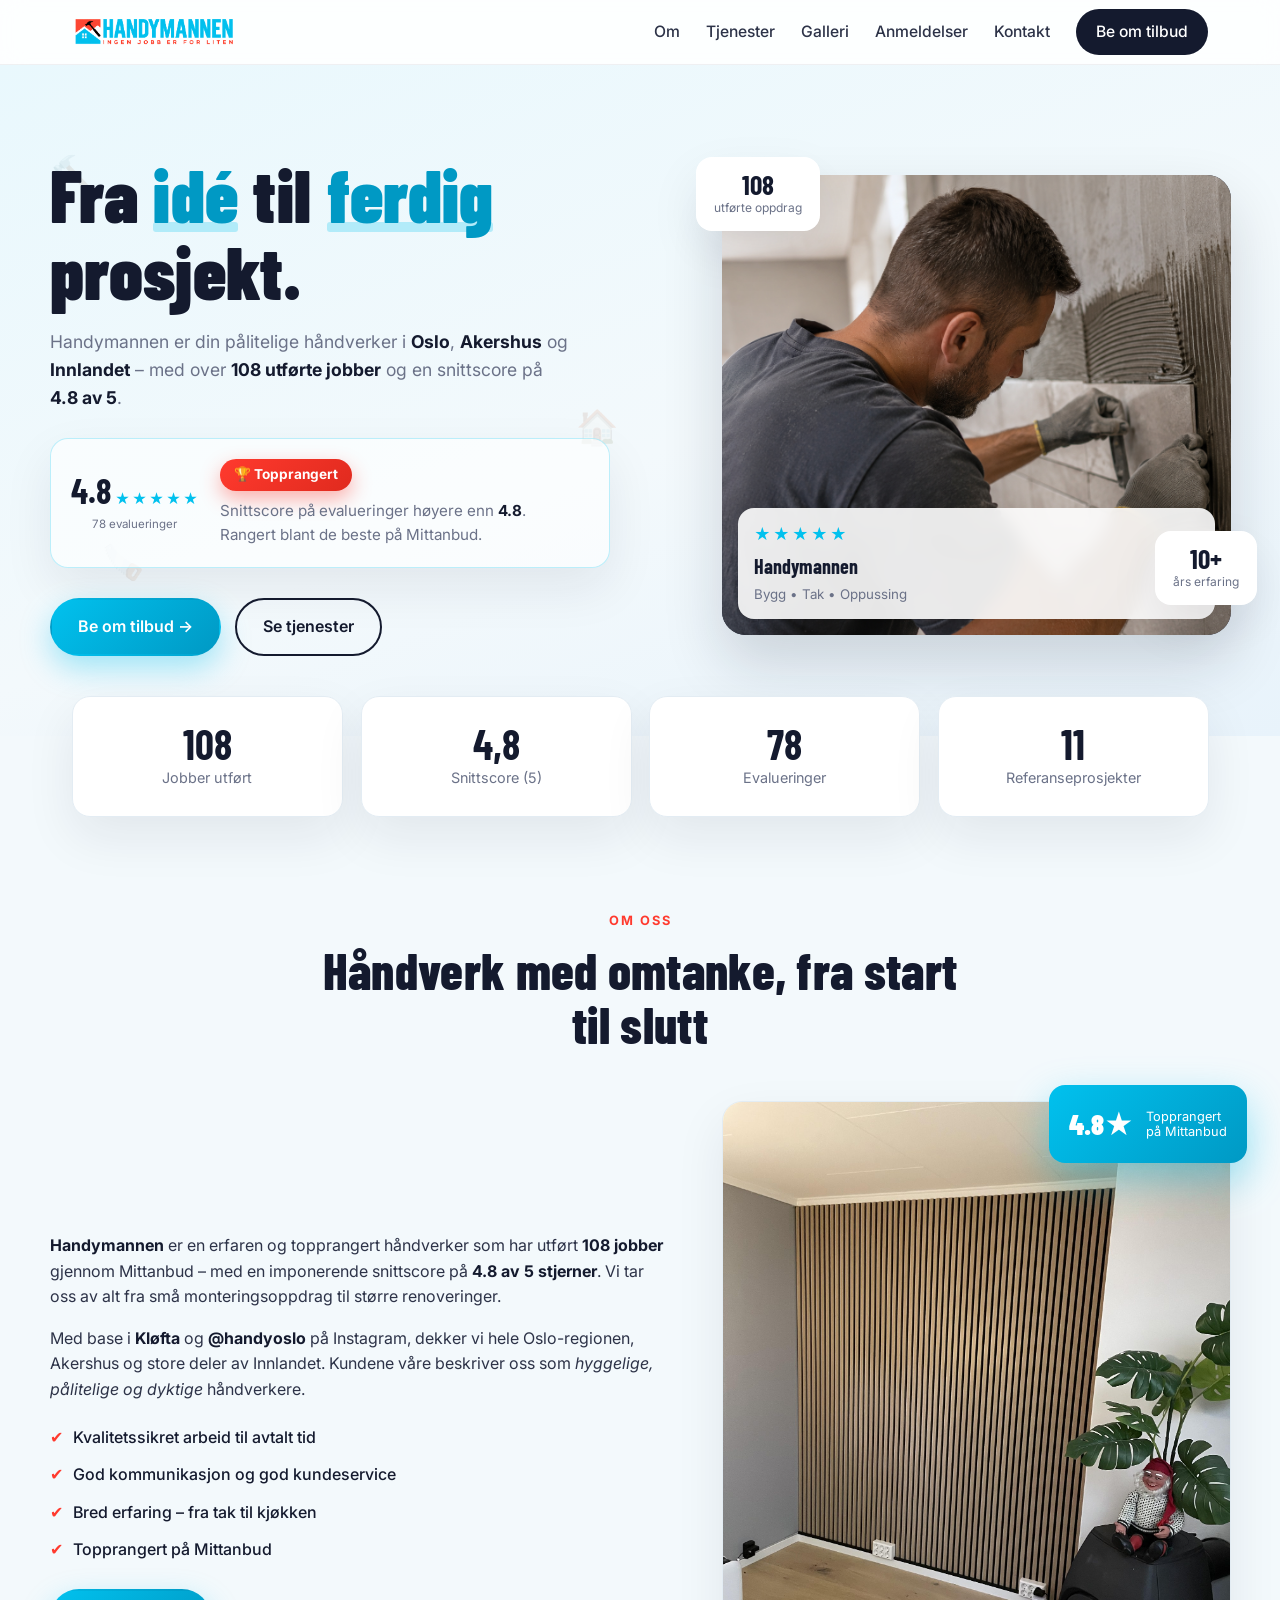
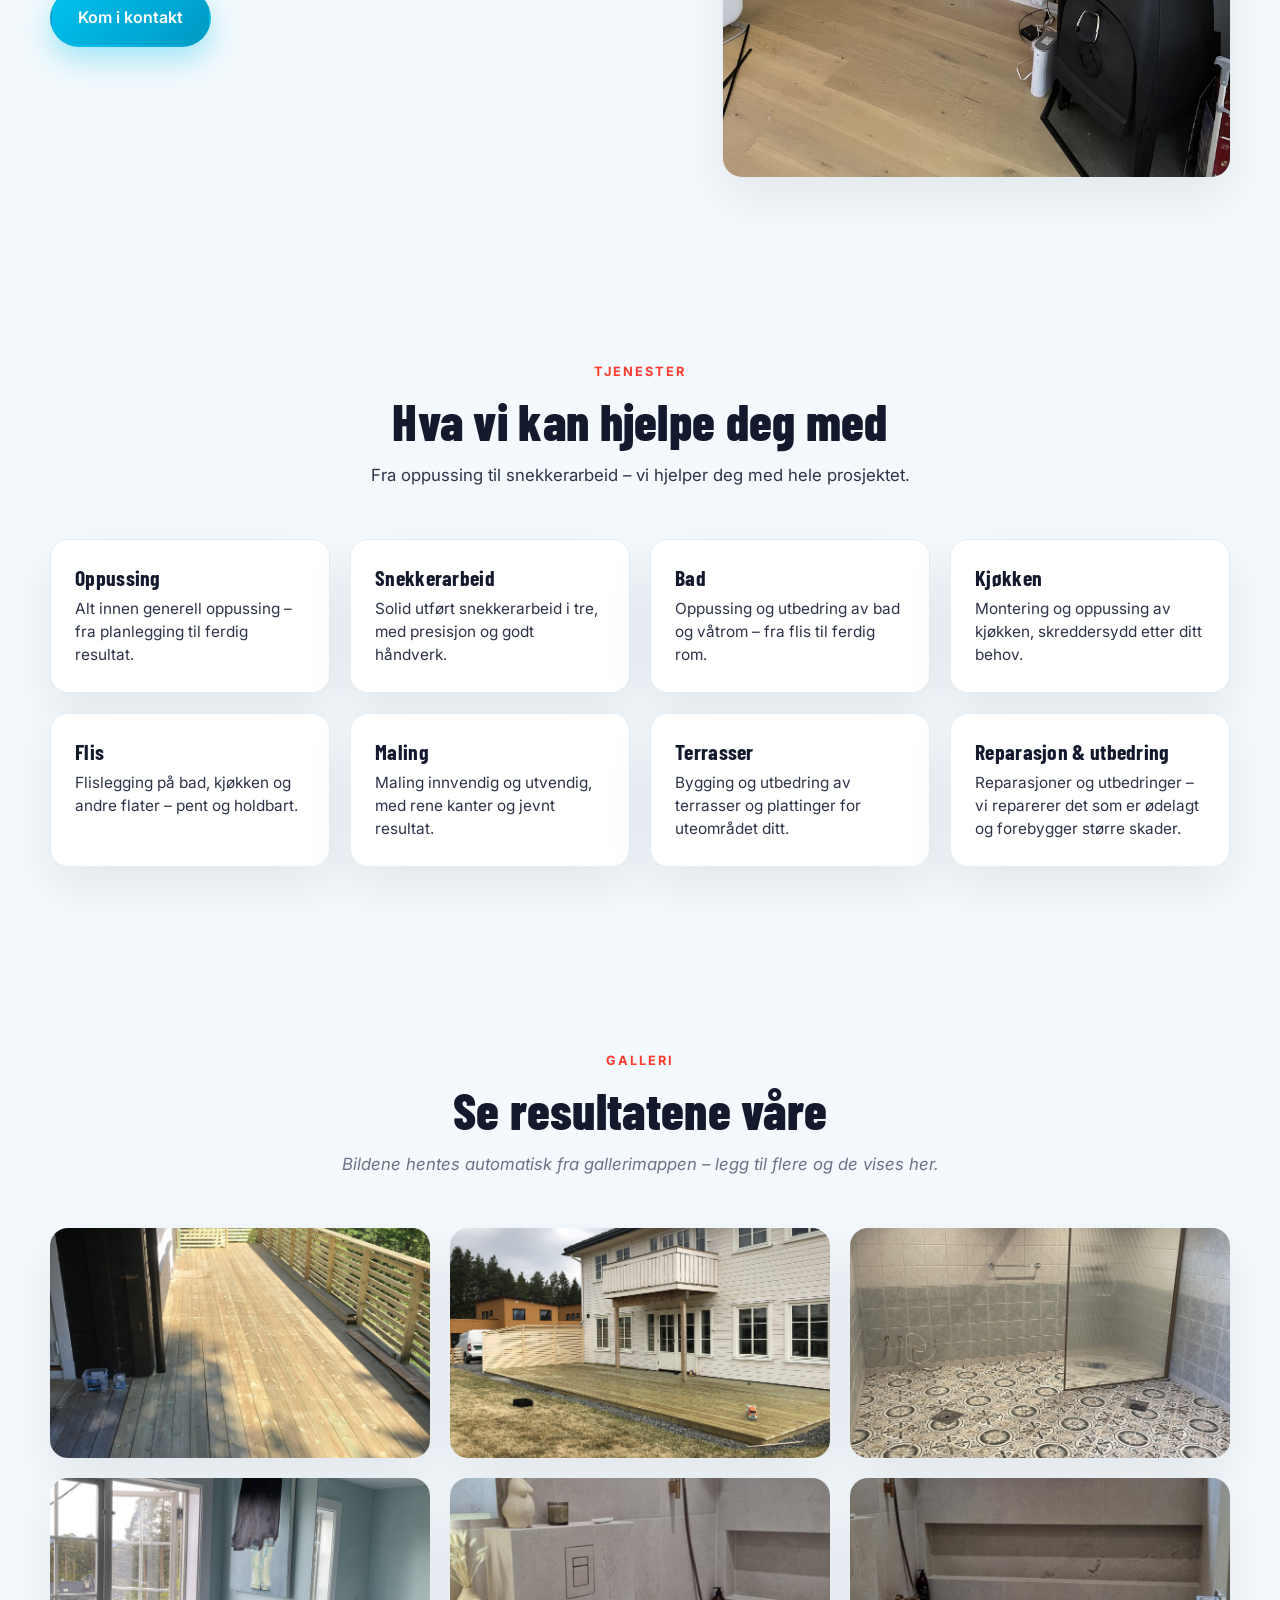
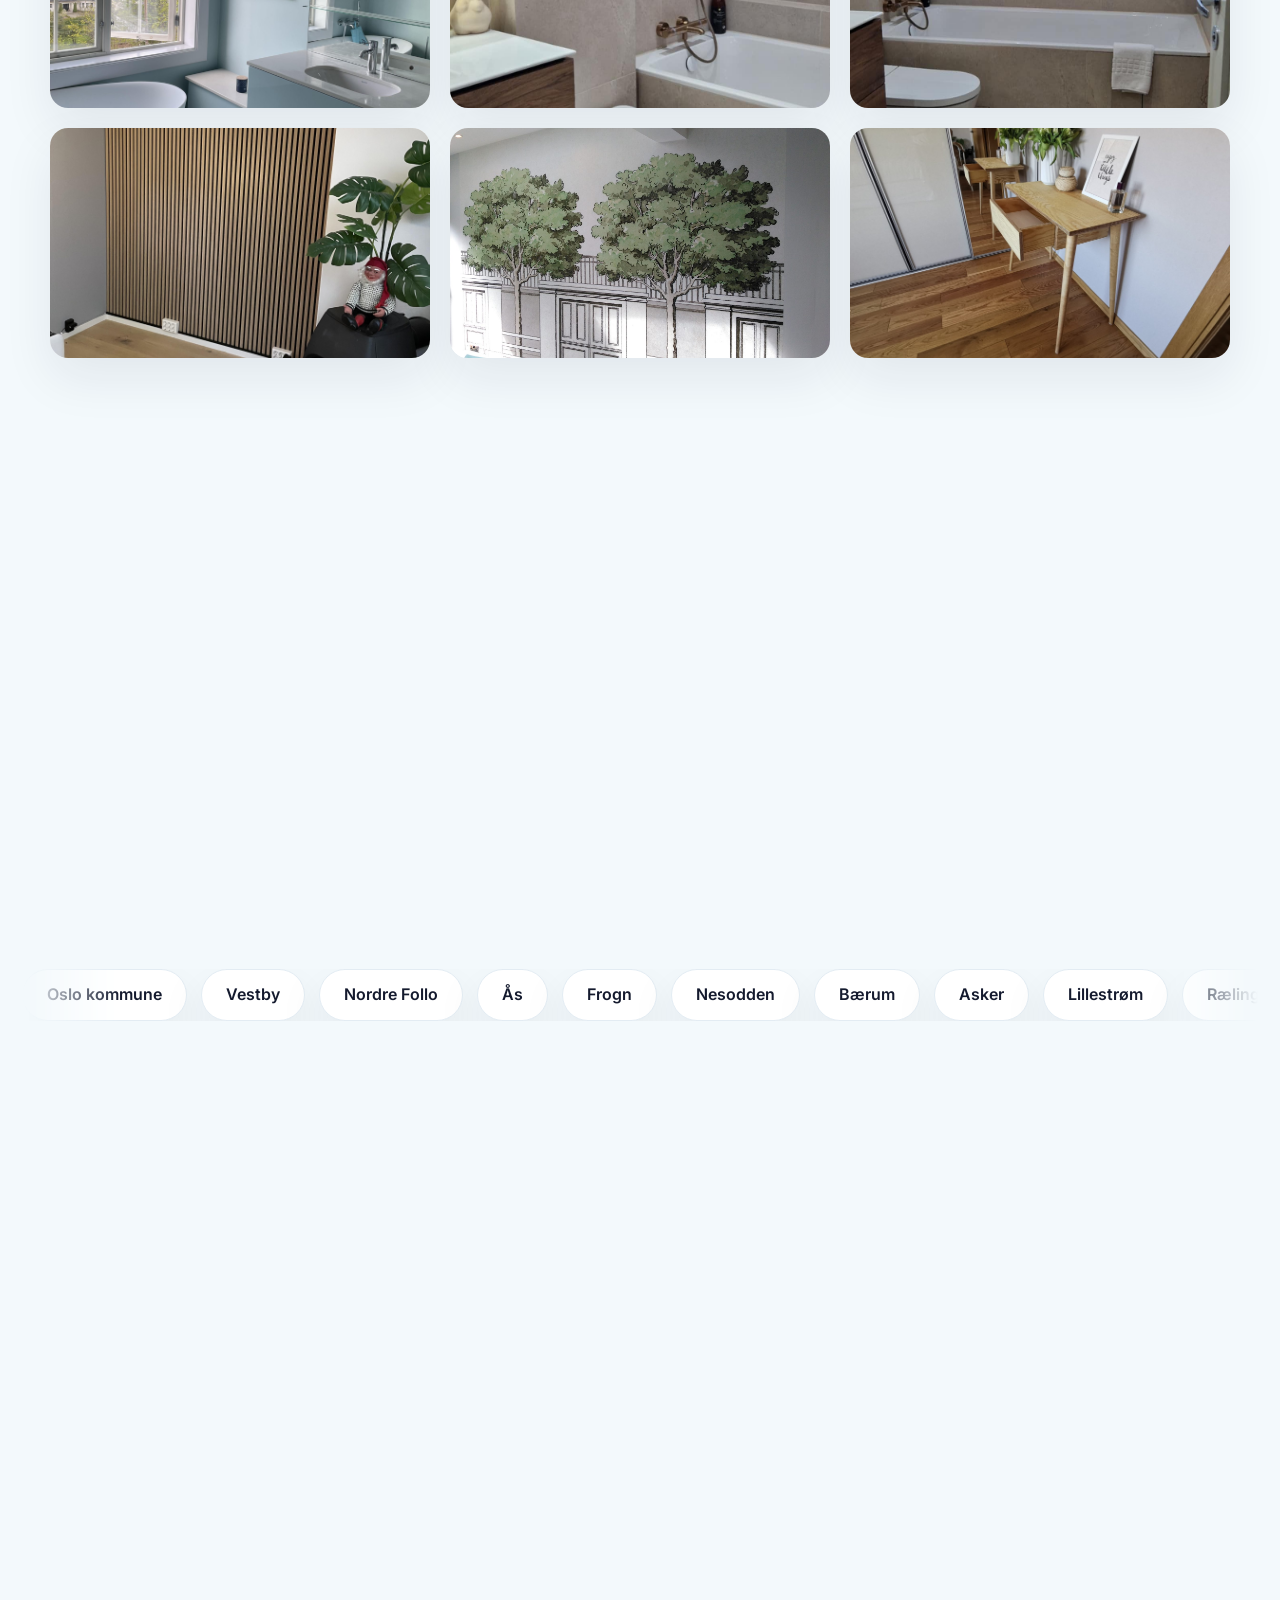
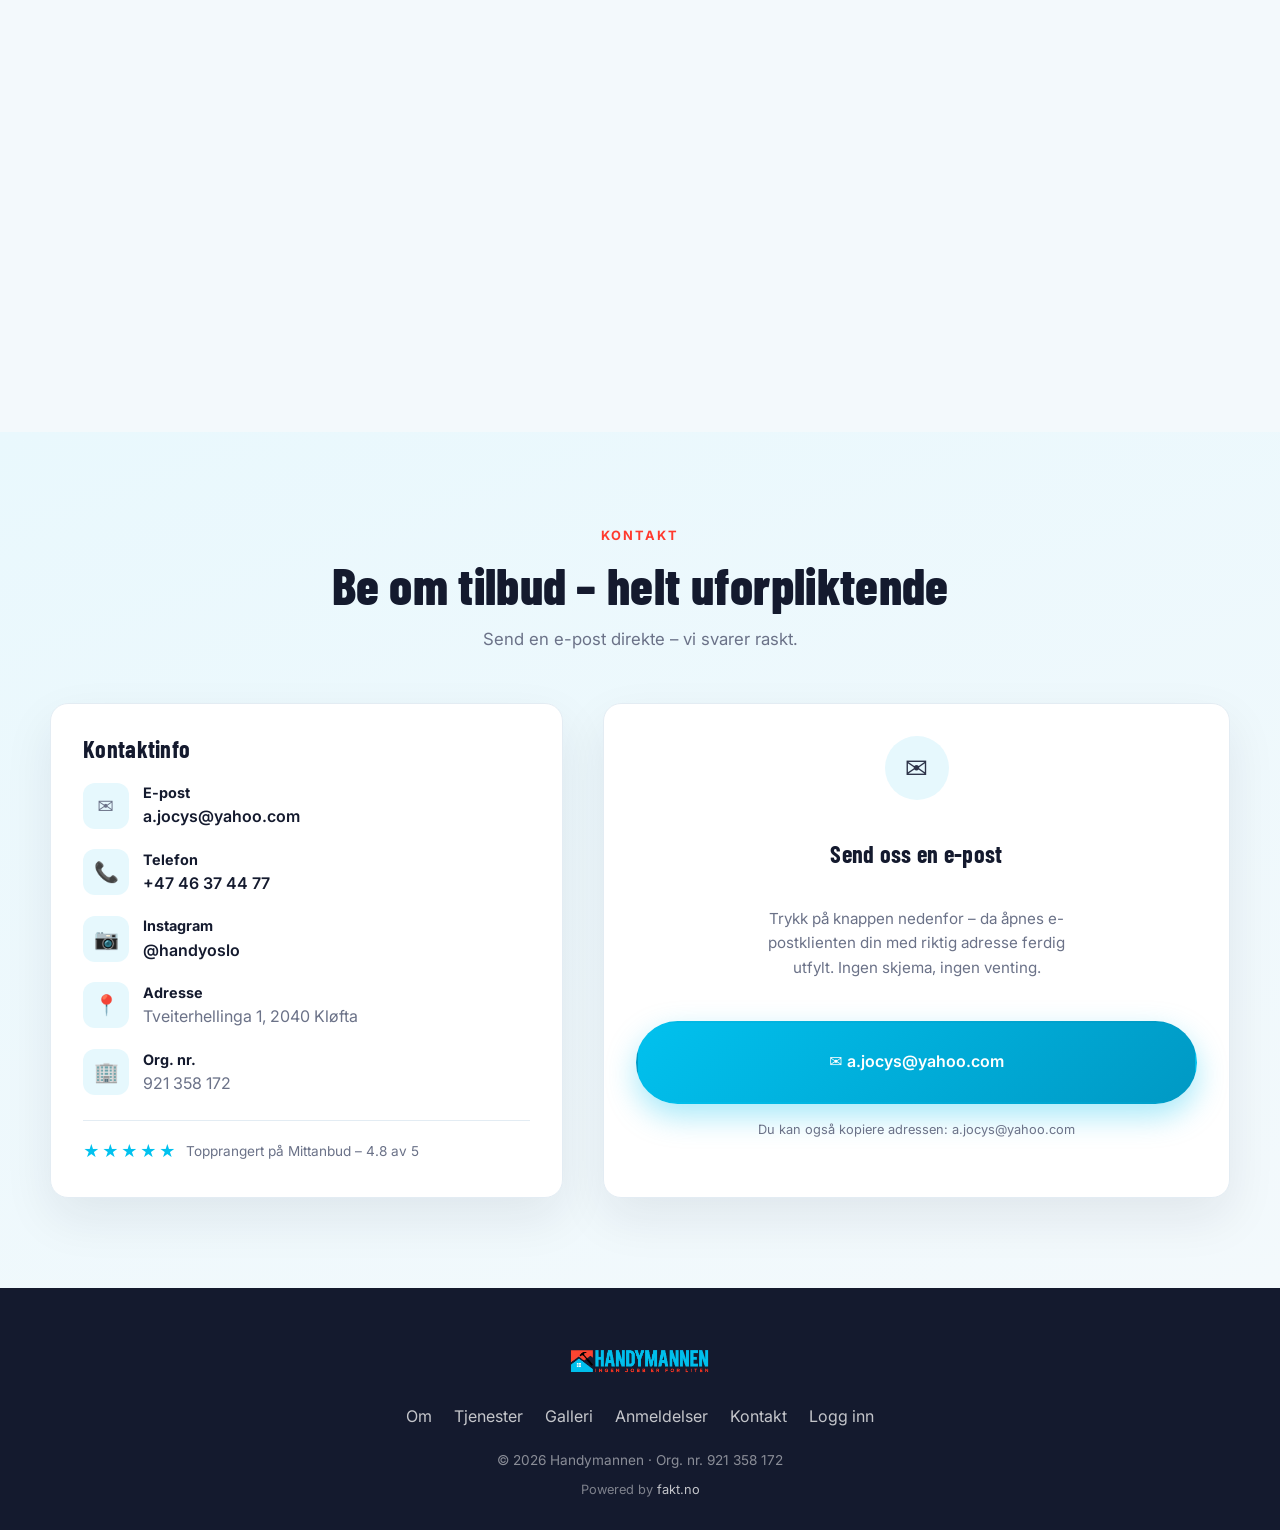
==== commit 0612b9f8: "Add Powered by fakt.no link in footer" ====
--- a/index.html
+++ b/index.html
@@ -410,6 +410,7 @@
         <a href="admin/">Logg inn</a>
       </nav>
       <p class="footer__copy">© <span id="year"></span> <span data-content="footer_copy">Handymannen · Org. nr. 921 358 172</span></p>
+      <p class="footer__powered">Powered by <a href="https://fakt.no" target="_blank" rel="noopener">fakt.no</a></p>
     </div>
   </footer>
 
--- a/styles.css
+++ b/styles.css
@@ -345,6 +345,9 @@
 .footer__links { display: flex; justify-content: center; flex-wrap: wrap; gap: 22px; margin-bottom: 20px; }
 .footer__links a:hover { color: var(--red); }
 .footer__copy { font-size: .85rem; color: rgba(255,255,255,.5); }
+.footer__powered { font-size: .8rem; color: rgba(255,255,255,.45); margin-top: 8px; }
+.footer__powered a { color: rgba(255,255,255,.75); text-decoration: none; }
+.footer__powered a:hover { color: var(--cyan); text-decoration: underline; }
 
 /* ============================================================
    SCROLL REVEAL
